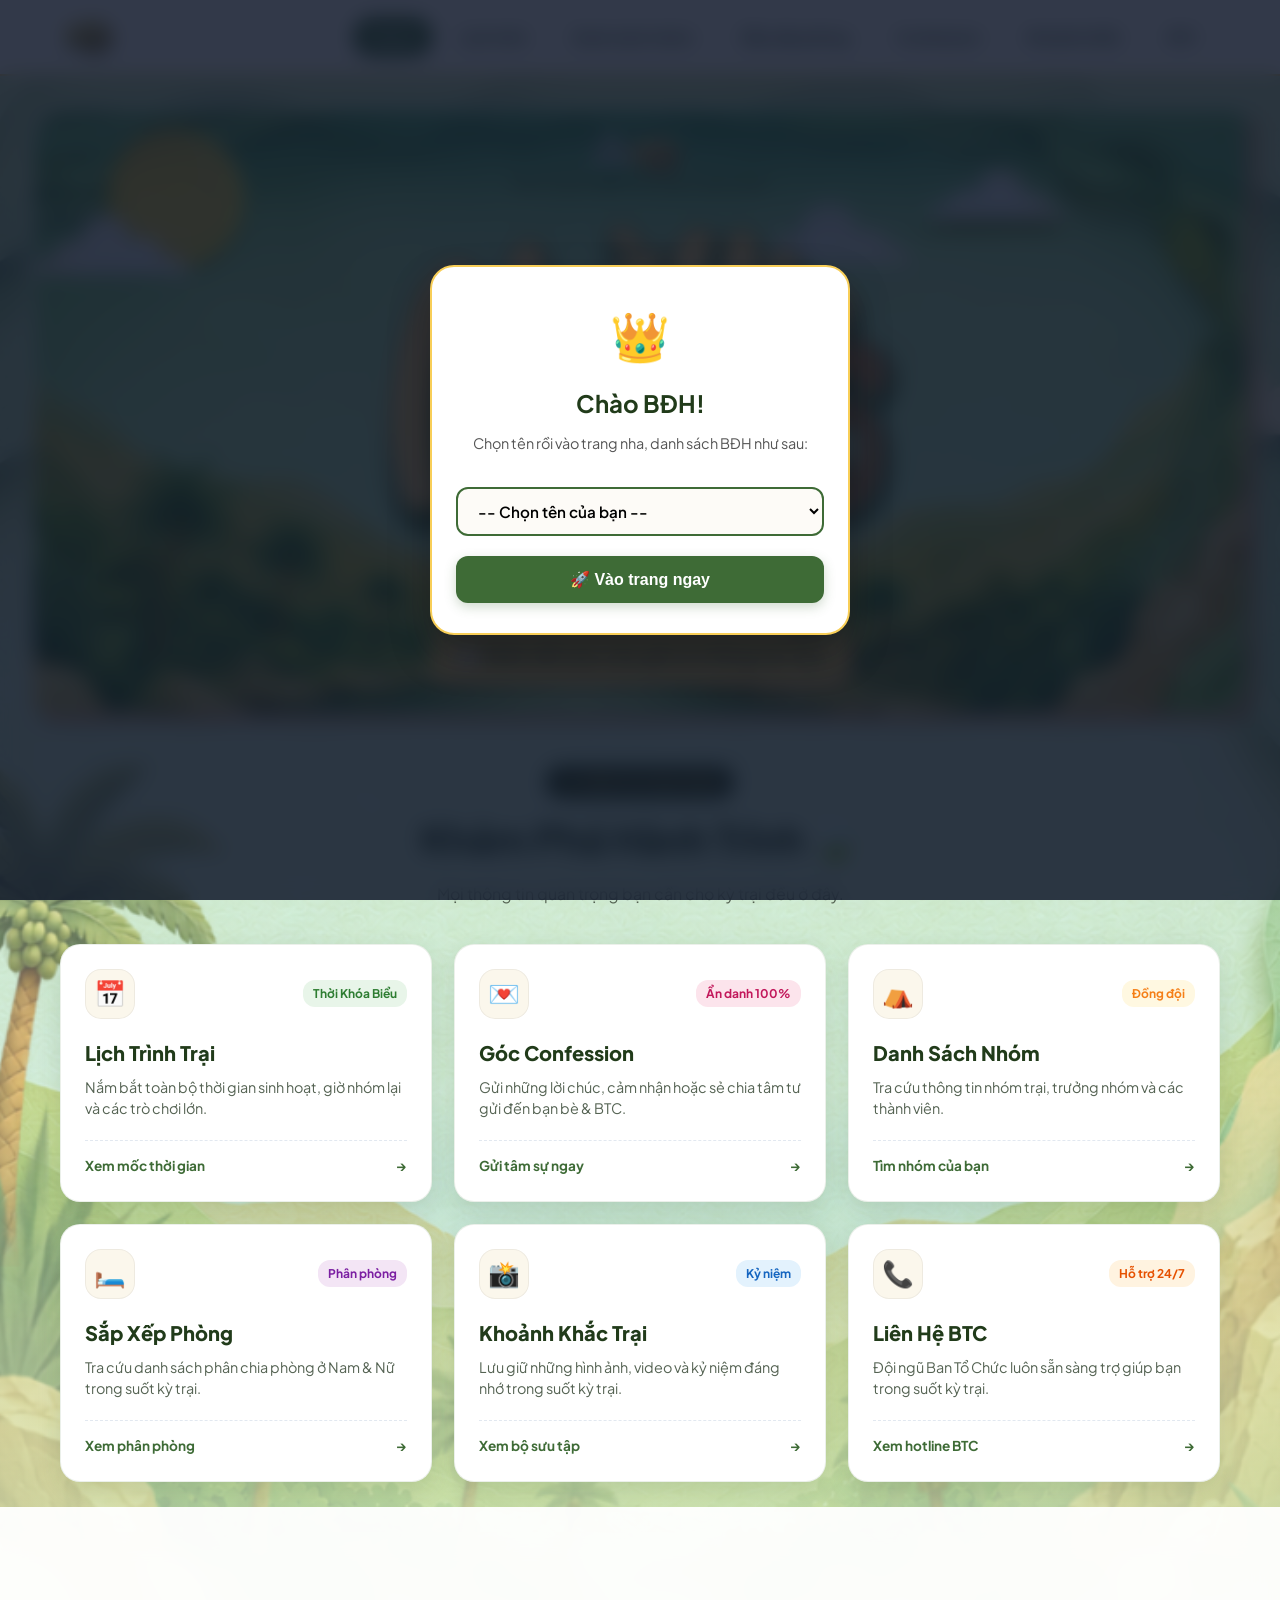
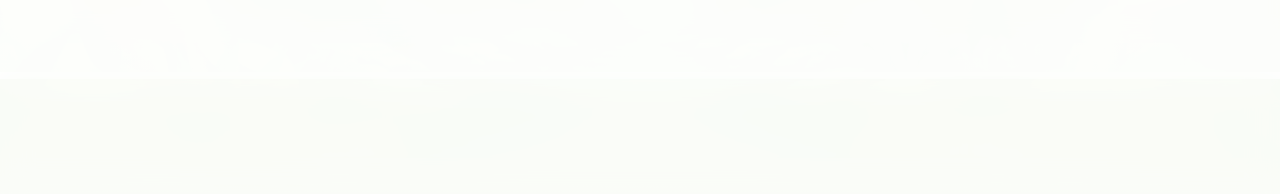
==== index.html @ 5bb94e2e "Add files via upload" ====
<!DOCTYPE html>
<html lang="vi">

<head>
    <meta charset="UTF-8">
    <meta name="viewport" content="width=device-width, initial-scale=1.0">
    <title>NGỜ YÊN NGHIÊNG</title>

    <link rel="stylesheet" href="style.css">
    <link rel="icon" href="images/icon.png">
    <link rel="apple-touch-icon" href="images/icon.png">
    <link rel="manifest" href="manifest.json">

    <meta name="theme-color" content="#4c7840">
    <meta name="apple-mobile-web-app-capable" content="yes">
    <meta name="apple-mobile-web-app-status-bar-style" content="black-translucent">
    <meta name="apple-mobile-web-app-title" content="BTN LX">
</head>

<body>
    <!-- Intro Screen cho PWA / Mobile -->
    <div class="intro-screen">
        <div class="intro-content">
            <span class="intro-emoji">🔥⛺🎉</span>
            <h2>CHÀO MỪNG TRẠI SINH!</h2>
            <p class="intro-sub">Sẵn sàng bùng nổ cùng <strong>NGỜ YÊN NGHIÊNG</strong> chưa?</p>
        </div>
    </div>

    <!-- Navigation Bar -->
    <header>
        <!-- Live Announcement Bar (Thông báo timeline theo thời gian thực) -->
        <div class="announcement-bar" id="announcementBar" style="display: none;">
            <div class="announcement-content">
                <span class="badge-live">LIVE</span>
                <div class="ticker-wrapper">
                    <span class="ticker-text" id="announcementText">Đang cập nhật lịch trình...</span>
                </div>
            </div>
        </div>

        <nav>
            <div class="logo">
                <a href="index.html">
                    <img src="images/logo.png" alt="NGỜ YÊN NGHIÊNG">
                </a>
            </div>

            <button class="menu-toggle" aria-label="Toggle Navigation">☰</button>
            <div class="menu">
                <a href="index.html" class="active">Home</a>
                <a href="pages/schedule.html">Lịch trình</a>
                <a href="pages/groups.html">Danh sách nhóm</a>
                <a href="pages/room.html">Sắp xếp phòng</a>
                <a href="pages/confession.html">Confession</a>
                <a href="pages/gallery.html">Khoảnh khắc</a>
                <a href="pages/btc.html">BTC</a>
            </div>
        </nav>
    </header>

    <!-- Hero Section -->
    <section class="hero" id="hero">
        <div class="hero-hint">📖 Nhấn để xem câu gốc & thông tin Trại</div>

        <div class="hero-overlay">
            <div class="bible-quote">
                <h2>📖 Thi Thiên 62:1–2</h2>
                <div class="quote-body">
                    <p>"Linh hồn tôi nghỉ an nơi một mình Đức Chúa Trời;
                        Sự cứu rỗi tôi từ Ngài mà đến.
                        Một mình Ngài là hòn đá tôi, sự cứu rỗi tôi,
                        Và là nơi ẩn náu cao của tôi;
                        Tôi sẽ chẳng bị rúng động nhiều."</p>
                </div>
            </div>

            <div class="hero-meta">
                <p class="meta-item">📅 <strong>30.08.2026 – 02.09.2026</strong></p>
                <p class="meta-item">📍 <strong>HTTL Buôn Ma Thuột</strong></p>
            </div>

            <small class="close-hint">Nhấn lần nữa để đóng</small>
        </div>
    </section>

    <!-- Features Section -->
    <section class="features">
        <div class="section-header">
            <span class="section-badge">✨ TIỆN ÍCH TRẠI SINH</span>
            <h2>Khám Phá Hành Trình 🍃</h2>
            <p class="section-description">Mọi thông tin quan trọng bạn cần cho kỳ trại đều ở đây.</p>
        </div>

        <div class="card-container">
            <!-- Card 1: Lịch trình -->
            <a href="pages/schedule.html" class="card card-schedule">
                <div class="card-top">
                    <div class="icon-wrapper">📅</div>
                    <span class="card-tag tag-green">Thời Khóa Biểu</span>
                </div>
                <h3>Lịch Trình Trại</h3>
                <p>Nắm bắt toàn bộ thời gian sinh hoạt, giờ nhóm lại và các trò chơi lớn.</p>
                <div class="card-footer">
                    <span>Xem mốc thời gian</span>
                    <span class="arrow">→</span>
                </div>
            </a>

            <!-- Card 2: Confession -->
            <a href="pages/confession.html" class="card card-cfs">
                <div class="card-top">
                    <div class="icon-wrapper">💌</div>
                    <span class="card-tag tag-pink">Ẩn danh 100%</span>
                </div>
                <h3>Góc Confession</h3>
                <p>Gửi những lời chúc, cảm nhận hoặc sẻ chia tâm tư gửi đến bạn bè & BTC.</p>
                <div class="card-footer">
                    <span>Gửi tâm sự ngay</span>
                    <span class="arrow">→</span>
                </div>
            </a>

            <!-- Card 3: Groups -->
            <a href="pages/groups.html" class="card card-groups">
                <div class="card-top">
                    <div class="icon-wrapper">⛺</div>
                    <span class="card-tag tag-yellow">Đồng đội</span>
                </div>
                <h3>Danh Sách Nhóm</h3>
                <p>Tra cứu thông tin nhóm trại, trưởng nhóm và các thành viên.</p>
                <div class="card-footer">
                    <span>Tìm nhóm của bạn</span>
                    <span class="arrow">→</span>
                </div>
            </a>

            <!-- Card 4: Sắp xếp phòng -->
            <a href="pages/room.html" class="card card-room">
                <div class="card-top">
                    <div class="icon-wrapper">🛏️</div>
                    <span class="card-tag tag-purple">Phân phòng</span>
                </div>
                <h3>Sắp Xếp Phòng</h3>
                <p>Tra cứu danh sách phân chia phòng ở Nam & Nữ trong suốt kỳ trại.</p>
                <div class="card-footer">
                    <span>Xem phân phòng</span>
                    <span class="arrow">→</span>
                </div>
            </a>

            <!-- Card 5: Khoảnh khắc -->
            <a href="pages/gallery.html" class="card card-gallery">
                <div class="card-top">
                    <div class="icon-wrapper">📸</div>
                    <span class="card-tag tag-blue">Kỷ niệm</span>
                </div>
                <h3>Khoảnh Khắc Trại</h3>
                <p>Lưu giữ những hình ảnh, video và kỷ niệm đáng nhớ trong suốt kỳ trại.</p>
                <div class="card-footer">
                    <span>Xem bộ sưu tập</span>
                    <span class="arrow">→</span>
                </div>
            </a>

            <!-- Card 6: BTC -->
            <a href="pages/btc.html" class="card card-btc">
                <div class="card-top">
                    <div class="icon-wrapper">📞</div>
                    <span class="card-tag tag-orange">Hỗ trợ 24/7</span>
                </div>
                <h3>Liên Hệ BTC</h3>
                <p>Đội ngũ Ban Tổ Chức luôn sẵn sàng trợ giúp bạn trong suốt kỳ trại.</p>
                <div class="card-footer">
                    <span>Xem hotline BTC</span>
                    <span class="arrow">→</span>
                </div>
            </a>
        </div>
    </section>

    <!-- Countdown Section -->
    <div class="sticky-countdown mode-normal" id="stickyCountdown">
        <div class="btc-badge">
            <span class="badge-icon">⚡</span>
            <span id="btcStatusText">BTC ĐANG RÁO RIẾT CHUẨN BỊ!</span>
        </div>

        <div class="countdown-live" id="countdownLive">
            <div class="mini-timer">
                <div class="timer-card">
                    <span id="days">00</span>
                    <small>ngày</small>
                </div>
                <span class="timer-sep">:</span>
                <div class="timer-card">
                    <span id="hours">00</span>
                    <small>giờ</small>
                </div>
                <span class="timer-sep">:</span>
                <div class="timer-card">
                    <span id="minutes">00</span>
                    <small>phút</small>
                </div>
                <span class="timer-sep">:</span>
                <div class="timer-card highlight-sec">
                    <span id="seconds">00</span>
                    <small>giây</small>
                </div>
            </div>

            <!-- Thanh tiến độ đếm ngược -->
            <div class="progress-container">
                <div class="progress-bar" id="progressBar"></div>
            </div>
            <div class="progress-info">
                <span>Tiến độ hành trình Trại:</span>
                <strong id="progressPercent">0%</strong>
            </div>
        </div>

        <div class="welcome-message" id="welcomeMessage" style="display: none;">
            🎉 CHÀO MỪNG BẠN TỚI TRẠI <strong>NGỜ YÊN NGHIÊNG</strong>! 🔥
        </div>
    </div>

    <footer>
        <p>Designed & Developed by Diệp Đoan Trinh</p>
    </footer>

    <!-- Popup Chọn Tên Dành Cho BĐH -->
    <div id="userModal" class="user-modal-overlay">
        <div class="user-modal-box glass">
            <div class="user-icon">👑</div>
            <h2>Chào BĐH!</h2>
            <p>Chọn tên rồi vào trang nha, danh sách BĐH như sau:</p>

            <select id="userSelect" class="user-select-input">
                <option value="">-- Chọn tên của bạn --</option>
                <option value="Huỳnh Nhật Tín">Huỳnh Nhật Tín</option>
                <option value="Nguyễn Ngọc Tường Vy">Nguyễn Ngọc Tường Vy</option>
                <option value="Võ Nguyễn Minh Trung">Võ Nguyễn Minh Trung</option>
                <option value="Dương Thị Luyến">Dương Thị Luyến</option>
                <option value="Diệp Đoan Trinh">Diệp Đoan Trinh</option>
                <option value="Chống Hoàng Mỹ Hằng">Chống Hoàng Mỹ Hằng</option>
                <option value="Nguyễn Trần Phú Bình">Nguyễn Trần Phú Bình</option>
                <option value="Kră Jăn Na Tha Na Êl">Kră Jăn Na Tha Na Êl</option>
                <option value="Nguyễn Hoàng Giáng Ân">Nguyễn Hoàng Giáng Ân</option>
                <option value="Đào Linh An">Đào Linh An</option>
                <option value="Võ Quỳnh Hương">Võ Quỳnh Hương</option>
                <option value="Hoàng Văn Long">Hoàng Văn Long</option>
            </select>

            <button type="button" class="save-user-btn" onclick="saveUserIdentity()">🚀 Vào trang ngay</button>
        </div>
    </div>

    <script>
        // ----------------------------------------------------
        // 1. CẤU HÌNH THỜI GIAN & ĐẾM NGƯỢC
        // ----------------------------------------------------
        const startDate = new Date("June 01, 2026 00:00:00").getTime();
        const targetDate = new Date("August 30, 2026 11:00:00").getTime();

        const btcQuotes = [
            "⚡ BTC ĐANG RÁO RIẾT CHUẨN BỊ!",
            "🔥 TRẠI SINH ĐÃ SẴN SÀNG CHƯA?",
            "⏳ THỜI GIAN KHÔNG CHỜ MỘT AI!",
            "🛠️ KIỂM TRA ĐẠO CỤ & KỊCH BẢN CHƯA BTC ÔI?",
            "💥 BÙNG NỔ TẬN CÙNG CÙNG NGỜ YÊN NGHIÊNG!"
        ];

        let currentQuoteIndex = 0;
        setInterval(() => {
            currentQuoteIndex = (currentQuoteIndex + 1) % btcQuotes.length;
            const badgeEl = document.getElementById("btcStatusText");
            if (badgeEl) badgeEl.textContent = btcQuotes[currentQuoteIndex];
        }, 4000);

        function updateCountdown() {
            const now = new Date().getTime();
            const distance = targetDate - now;

            const stickyBlock = document.getElementById("stickyCountdown");
            const liveBlock = document.getElementById("countdownLive");
            const welcomeBlock = document.getElementById("welcomeMessage");
            const labelEl = document.getElementById("countdownLabel");

            if (distance <= 0) {
                if (liveBlock) liveBlock.style.display = "none";
                if (welcomeBlock) welcomeBlock.style.display = "block";
                return;
            }

            const days = Math.floor(distance / (1000 * 60 * 60 * 24));
            const hours = Math.floor((distance % (1000 * 60 * 60 * 24)) / (1000 * 60 * 60));
            const minutes = Math.floor((distance % (1000 * 60 * 60)) / (1000 * 60));
            const seconds = Math.floor((distance % (1000 * 60)) / 1000);

            const daysEl = document.getElementById("days");
            const hoursEl = document.getElementById("hours");
            const minsEl = document.getElementById("minutes");
            const secsEl = document.getElementById("seconds");

            if (daysEl) daysEl.textContent = String(days).padStart(2, '0');
            if (hoursEl) hoursEl.textContent = String(hours).padStart(2, '0');
            if (minsEl) minsEl.textContent = String(minutes).padStart(2, '0');
            if (secsEl) secsEl.textContent = String(seconds).padStart(2, '0');

            const totalDuration = targetDate - startDate;
            const elapsed = now - startDate;
            let percentage = Math.floor((elapsed / totalDuration) * 100);
            percentage = Math.max(0, Math.min(100, percentage));

            const progressBar = document.getElementById("progressBar");
            const progressPercent = document.getElementById("progressPercent");

            if (progressBar) progressBar.style.width = percentage + "%";
            if (progressPercent) progressPercent.textContent = percentage + "%";

            if (stickyBlock) {
                if (days < 1) {
                    stickyBlock.className = "sticky-countdown mode-urgent";
                    if (labelEl) labelEl.innerHTML = "🚨 <strong>CHỈ CÒN TÍNH BẰNG GIỜ! SẴN SÀNG BÙNG NỔ:</strong>";
                } else if (days <= 7) {
                    stickyBlock.className = "sticky-countdown mode-excited";
                    if (labelEl) labelEl.innerHTML = "🔥 <strong>SẮP ĐẾN GIỜ G RỒI! CHỈ CÒN:</strong>";
                } else {
                    stickyBlock.className = "sticky-countdown mode-normal";
                    if (labelEl) labelEl.innerHTML = "⏳ Đếm ngược ngày khởi hành:";
                }
            }
        }

        updateCountdown();
        setInterval(updateCountdown, 1000);

        // ----------------------------------------------------
        // 2. MENU MOBILE & ĐÔI GIAO DIỆN
        // ----------------------------------------------------
        const toggle = document.querySelector(".menu-toggle");
        const menu = document.querySelector(".menu");

        if (toggle && menu) {
            toggle.addEventListener("click", () => {
                menu.classList.toggle("show");
                toggle.textContent = menu.classList.contains("show") ? "✕" : "☰";
            });

            document.querySelectorAll(".menu a").forEach(link => {
                link.addEventListener("click", () => {
                    menu.classList.remove("show");
                    toggle.textContent = "☰";
                });
            });

            document.addEventListener("click", (e) => {
                if (!menu.contains(e.target) && !toggle.contains(e.target)) {
                    menu.classList.remove("show");
                    toggle.textContent = "☰";
                }
            });

            window.addEventListener("resize", () => {
                if (window.innerWidth > 1000) {
                    menu.classList.remove("show");
                    toggle.textContent = "☰";
                }
            });
        }

        const hero = document.getElementById("hero");
        if (hero) {
            hero.addEventListener("click", () => {
                hero.classList.toggle("show");
            });
        }

        // ----------------------------------------------------
        // 3. LỊCH TRÌNH REALTIME & SERVICE WORKER
        // ----------------------------------------------------
        const campSchedule = [
            {
                start: "2026-08-30T07:00:00",
                end: "2026-08-30T11:00:00",
                title: "🚌 Tập trung tại Hội thánh & Di chuyển đến Buôn Ma Thuột"
            },
            {
                start: "2026-08-30T11:00:00",
                end: "2026-08-30T13:30:00",
                title: "🍱 Đến nơi - Nhận phòng & Dùng cơm trưa"
            },
            {
                start: "2026-08-30T13:30:00",
                end: "2026-08-30T17:00:00",
                title: "🔥 Lễ Khai Mạc Trại NGỜ YÊN NGHIÊNG & Sinh hoạt nhóm"
            },
            {
                start: "2026-08-30T18:00:00",
                end: "2026-08-30T19:30:00",
                title: "🍽️ Dùng cơm tối"
            },
            {
                start: "2026-08-30T19:30:00",
                end: "2026-08-30T21:30:00",
                title: "✨ Chương trình Nhóm Lại Bồi Linh Bồi Linh Dục Anh 1"
            }
        ];

        function updateTimelineNotification() {
            const now = new Date();
            const bar = document.getElementById("announcementBar");
            const textEl = document.getElementById("announcementText");

            if (!bar || !textEl) return;

            const currentEvent = campSchedule.find(event => {
                const start = new Date(event.start);
                const end = new Date(event.end);
                return now >= start && now <= end;
            });

            const upcomingEvent = campSchedule.find(event => {
                const start = new Date(event.start);
                const diffMinutes = (start - now) / (1000 * 60);
                return diffMinutes > 0 && diffMinutes <= 30;
            });

            if (currentEvent) {
                bar.style.display = "block";
                textEl.innerHTML = `🟢 <strong>ĐANG DIỄN RA:</strong> ${currentEvent.title}`;
            } else if (upcomingEvent) {
                bar.style.display = "block";
                textEl.innerHTML = `⏰ <strong>SẮP DIỄN RA (Trong 30 phút tới):</strong> ${upcomingEvent.title}`;
            } else {
                bar.style.display = "none";
            }
        }

        updateTimelineNotification();
        setInterval(updateTimelineNotification, 10000);

        if ('serviceWorker' in navigator) {
            window.addEventListener('load', () => {
                navigator.serviceWorker.register('/sw.js')
                    .then(reg => console.log('SW đã đăng ký thành công!'))
                    .catch(err => console.log('Lỗi đăng ký SW:', err));
            });
        }

        // ----------------------------------------------------
        // 4. BĐH IDENTIFICATION & GOOGLE SHEETS LOGGING
        // ----------------------------------------------------
        const SCRIPT_URL = "https://script.google.com/macros/s/AKfycbyZhROAQusdPvR5H31bsjBCowS69aYzUJDAIc1SxIpi5oG4ZMhyRe4D6yJvdShA6ddEMQ/exec";

        const campGroupData = {
            "Nhóm 1": ["Nguyễn Đào Xuân Bách (Trưởng nhóm)", "Diệp Đoan Trinh"],
            "Nhóm 2": ["Nguyễn Thị Tường Vy (Trưởng nhóm)", "Huỳnh Nhật Tín"],
        };

        document.addEventListener("DOMContentLoaded", () => {
            checkUserIdentity();
        });

        function checkUserIdentity() {
            const savedUser = localStorage.getItem("camp_user_name");

            if (!savedUser) {
                const modal = document.getElementById("userModal");
                if (modal) modal.style.display = "flex";
            } else {
                logUserVisit(savedUser);
            }
        }

        function saveUserIdentity() {
            const userSelect = document.getElementById("userSelect");

            if (!userSelect || !userSelect.value) {
                alert("Vui lòng chọn đúng tên của bạn trong danh sách BĐH!");
                return;
            }

            const selectedName = userSelect.value;

            localStorage.setItem("camp_user_name", selectedName);

            const modal = document.getElementById("userModal");
            if (modal) modal.style.display = "none";

            logUserVisit(selectedName);
        }

        function logUserVisit(userName) {
            fetch(SCRIPT_URL, {
                method: "POST",
                mode: "no-cors",
                headers: { "Content-Type": "text/plain" },
                body: JSON.stringify({
                    action: "log_visit",
                    userName: userName,
                    device: navigator.userAgent.includes("Mobile") ? "Điện thoại" : "Máy tính"
                })
            })
                .then(() => console.log("Ghi nhận truy cập thành công!"))
                .catch(err => console.log("Lỗi ghi nhận truy cập:", err));
        }
    </script>
</body>

</html>
---- style.css ----
/* ==========================================================================
   1. IMPORTS, VARS & BASE RESET (CONCEPT POSTER NGỜ YÊN NGHIÊNG)
   ========================================================================== */
   @import url('https://fonts.googleapis.com/css2?family=Plus+Jakarta+Sans:wght@400;500;600;700;800&display=swap');

   :root {
       --color-green-main: #3e6b36;
       --color-green-dark: #213b1a;
       --color-yellow-main: #f8ce57;
       --color-brown-main: #a86233;
       --color-cyan-stream: #2ba08a;
       --color-cream-soft: #fbf7ec;
       --color-bg-paper: #f4f6ee;
       --color-text-main: #232d21;
       --color-blue-fb: #2d6cdf;
   
       --shadow-paper: 0 8px 24px rgba(33, 59, 26, 0.12);
       --shadow-hover: 0 16px 36px rgba(33, 59, 26, 0.2);
       --transition-fast: all 0.25s ease;
       --transition-smooth: all 0.35s cubic-bezier(0.25, 1, 0.5, 1);
   }
   
   * {
       margin: 0;
       padding: 0;
       box-sizing: border-box;
   }
   
   html {
       scroll-behavior: smooth;
   }
   
   body {
       color: var(--color-text-main);
       background: linear-gradient(rgba(244, 246, 238, 0.35), rgba(244, 246, 238, 0.35)),
           url(images/background.png) center/cover scroll;
       min-height: 100vh;
       font-family: 'Plus Jakarta Sans', -apple-system, sans-serif;
       line-height: 1.6;
   }
   
   ::selection {
       background: var(--color-green-main);
       color: var(--color-yellow-main);
   }
   
   section {
       margin-bottom: 30px;
   }
   
   .container {
       max-width: 1200px;
       margin: 0 auto;
       padding: 20px;
   }
   
   /* ==========================================================================
      2. TYPOGRAPHY & SHARED UTILITIES
      ========================================================================== */
   h1,
   h2,
   h3,
   label {
       color: var(--color-green-dark);
   }
   
   h1 {
       text-align: center;
       font-size: clamp(32px, 5vw, 48px);
       font-weight: 800;
   }
   
   h2 {
       font-weight: 700;
   }
   
   p {
       line-height: 1.8;
   }
   
   .text-center {
       text-align: center;
   }
   
   .section-description,
   .sub-text,
   .gallery-subtitle {
       color: #556353;
   }
   
   .section-description {
       margin: 10px 0 30px;
   }
   
   .sub-text {
       font-size: 0.9rem;
       opacity: 0.85;
       margin-top: 5px;
   }
   
   .flex-center {
       display: flex;
       align-items: center;
       justify-content: center;
   }
   
   .page-title,
   .group-card,
   .member-card,
   .countdown,
   .confession-form {
       background: rgba(255, 255, 255, 0.92);
       backdrop-filter: blur(12px);
       -webkit-backdrop-filter: blur(12px);
       border-radius: 24px;
       box-shadow: var(--shadow-paper);
       border: 1px solid rgba(248, 206, 87, 0.3);
   }
   
   .glass {
       background: rgba(255, 255, 255, 0.92);
       backdrop-filter: blur(12px);
       -webkit-backdrop-filter: blur(12px);
       border: 1px solid rgba(255, 255, 255, 0.6);
       border-radius: 20px;
       box-shadow: var(--shadow-paper);
   }
   
   /* ==========================================================================
      3. BUTTONS & INPUTS
      ========================================================================== */
   button,
   .call-btn,
   .facebook-btn,
   .upload-btn {
       display: inline-flex;
       justify-content: center;
       align-items: center;
       padding: 12px 26px;
       border-radius: 14px;
       font-weight: 700;
       cursor: pointer;
       border: none;
       transition: var(--transition-fast);
       text-decoration: none !important;
   }
   
   button,
   .call-btn {
       background: var(--color-green-main);
       color: #ffffff !important;
       box-shadow: 0 4px 12px rgba(62, 107, 54, 0.25);
   }
   
   button:hover,
   .call-btn:hover {
       background: var(--color-green-dark);
       transform: translateY(-2px);
       box-shadow: var(--shadow-hover);
   }
   
   .facebook-btn {
       background: var(--color-blue-fb);
       color: #fff !important;
   }
   
   .facebook-btn:hover {
       background: #185cbc;
       transform: translateY(-2px);
   }
   
   input,
   textarea,
   select {
       width: 100%;
       padding: 14px 18px;
       margin: 10px 0 20px;
       border: 2px solid #dce4d9;
       border-radius: 14px;
       font: inherit;
       font-size: 15px;
       transition: var(--transition-fast);
       background: rgba(255, 255, 255, 0.95);
   }
   
   input:focus,
   textarea:focus,
   select:focus {
       outline: none;
       border-color: var(--color-green-main);
       box-shadow: 0 0 0 4px rgba(62, 107, 54, 0.15);
   }
   
   textarea {
       resize: vertical;
       min-height: 180px;
   }
   
   .form-group {
       margin-bottom: 20px;
       transition: opacity 0.3s ease;
   }
   
   .form-group label {
       display: block;
       font-weight: 600;
       margin-bottom: 8px;
       color: var(--color-green-dark);
       font-size: 0.95rem;
   }
   
   .label-row {
       display: flex;
       justify-content: space-between;
       align-items: center;
   }
   
   .char-count {
       font-size: 0.8rem;
       color: #778873;
   }
   
   /* ==========================================================================
      4. HEADER & NAV
      ========================================================================== */
   header {
       position: sticky;
       top: 0;
       z-index: 100;
       background: #ffffff;
       backdrop-filter: blur(16px);
       -webkit-backdrop-filter: blur(16px);
       border-bottom: 2px solid var(--color-yellow-main);
   }
   
   nav {
       display: flex;
       justify-content: space-between;
       align-items: center;
       max-width: 1200px;
       margin: auto;
       padding: 12px 24px;
   }
   
   .logo {
       flex-shrink: 0;
   }
   
   .logo img {
       height: 50px;
       width: auto;
       max-width: 100%;
       display: block;
       transition: transform 0.35s ease;
   }
   
   .logo img:hover {
       transform: rotate(-3deg) scale(1.06);
   }
   
   .menu {
       display: flex;
       align-items: center;
       justify-content: flex-end;
       gap: 10px;
       flex: 1;
   }
   
   .menu a {
       color: var(--color-green-dark);
       text-decoration: none;
       transition: var(--transition-fast);
       font-weight: 700;
       font-size: 15px;
       padding: 8px 18px;
       border-radius: 999px;
   }
   
   .menu a:hover {
       background: rgba(248, 206, 87, 0.25);
       color: var(--color-brown-main);
   }
   
   .menu a.active {
       background: var(--color-green-main);
       color: #ffffff;
   }
   
   .menu-toggle {
       display: none;
       background: transparent !important;
       border: none !important;
       font-size: 30px;
       color: var(--color-green-main) !important;
       cursor: pointer;
       line-height: 1;
       padding: 4px 8px !important;
       box-shadow: none !important;
   }
   
   /* ==========================================================================
      5. HERO & BIBLE QUOTE
      ========================================================================== */
   .hero {
       position: relative;
       margin: 30px;
       border-radius: 36px 16px;
       overflow: hidden;
       aspect-ratio: 1774/887;
       cursor: pointer;
       background: url(images/banner.png) center/cover no-repeat;
       box-shadow: 6px 6px 0px var(--color-brown-main);
       transition: var(--transition-smooth);
       border: 3px solid #ffffff;
   }
   
   .hero:hover {
       transform: translateY(-3px);
       box-shadow: 8px 12px 25px rgba(33, 59, 26, 0.25);
   }
   
   .hero-hint {
       position: absolute;
       left: 50%;
       bottom: 30px;
       transform: translateX(-50%);
       padding: 12px 26px;
       background: var(--color-yellow-main);
       border-radius: 12px 12px 24px 12px;
       color: var(--color-green-dark);
       font-weight: 800;
       font-size: clamp(14px, 1.8vw, 18px);
       letter-spacing: 0.5px;
       box-shadow: 4px 4px 0px var(--color-brown-main);
       transition: 0.4s ease;
       z-index: 5;
       white-space: nowrap;
       animation: pulseHint 2.2s infinite;
   }
   
   .hero.show .hero-hint {
       opacity: 0;
       transform: translateX(-50%) translateY(20px);
       pointer-events: none;
   }
   
   @keyframes pulseHint {
       0%, 100% {
           transform: translateX(-50%) scale(1);
           box-shadow: 4px 4px 0px var(--color-brown-main);
       }
       50% {
           transform: translateX(-50%) scale(1.04);
           box-shadow: 6px 6px 0px rgba(168, 98, 51, 0.6);
       }
   }
   
   .hero-overlay {
       position: absolute;
       inset: 0;
       display: flex;
       flex-direction: column;
       justify-content: center;
       align-items: center;
       text-align: center;
       padding: clamp(20px, 4vw, 50px);
       background: rgba(244, 246, 238, 0.95);
       backdrop-filter: blur(12px);
       -webkit-backdrop-filter: blur(12px);
       opacity: 0;
       visibility: hidden;
       transform: translateY(15px);
       transition: opacity 0.4s cubic-bezier(0.16, 1, 0.3, 1),
           visibility 0.4s cubic-bezier(0.16, 1, 0.3, 1),
           transform 0.4s cubic-bezier(0.16, 1, 0.3, 1);
       z-index: 10;
       overflow-y: auto;
   }
   
   .hero.show .hero-overlay {
       opacity: 1;
       visibility: visible;
       transform: translateY(0);
   }
   
   .hero-overlay > .bible-quote {
       margin-top: auto;
       margin-bottom: 20px;
   }
   
   .hero-overlay > .close-hint {
       margin-bottom: auto;
   }
   
   .hero-overlay .bible-quote,
   .hero-overlay .hero-meta,
   .hero-overlay .close-hint {
       opacity: 0;
       transform: translateY(20px);
       transition: opacity 0.5s cubic-bezier(0.16, 1, 0.3, 1),
           transform 0.5s cubic-bezier(0.16, 1, 0.3, 1);
   }
   
   .hero.show .hero-overlay .bible-quote {
       opacity: 1;
       transform: translateY(0);
       transition-delay: 0.1s;
   }
   
   .hero.show .hero-overlay .hero-meta {
       opacity: 1;
       transform: translateY(0);
       transition-delay: 0.2s;
   }
   
   .hero.show .hero-overlay .close-hint {
       opacity: 1;
       transform: translateY(0);
       transition-delay: 0.3s;
   }
   
   .bible-quote {
       text-align: center;
       padding: 1.5rem 1rem;
       position: relative;
       width: 100%;
       max-width: 680px;
       background: #ffffff;
       border-radius: 24px;
       border: 2px solid var(--color-yellow-main);
       box-shadow: 0 10px 25px rgba(168, 98, 51, 0.12);
   }
   
   .bible-quote h2 {
       font-size: clamp(1.1rem, 3vw, 1.4rem);
       margin-bottom: 1rem;
       color: var(--color-green-dark);
       font-weight: 800;
   }
   
   .bible-quote-text {
       text-align: center;
       line-height: 1.6;
       font-size: clamp(0.9rem, 2.5vw, 1.1rem);
       word-break: keep-all;
       padding: 0 0.5rem;
   }
   
   .bible-quote::before {
       content: "❝";
       position: absolute;
       top: -22px;
       left: 25px;
       font-size: 65px;
       line-height: 1;
       color: var(--color-brown-main);
       font-family: Georgia, serif;
       pointer-events: none;
   }
   
   .quote-body p {
       font-size: 1rem;
       line-height: 1.6;
       margin: 0;
       color: var(--color-text-main);
   }
   
   .hero-meta {
       display: flex;
       gap: 20px;
       padding: 12px 28px;
       background: var(--color-green-main);
       border-radius: 999px;
       box-shadow: 0 6px 18px rgba(62, 107, 54, 0.25);
   }
   
   .meta-item {
       margin: 0 !important;
       font-size: clamp(14px, 1.5vw, 16px) !important;
       color: var(--color-yellow-main) !important;
       font-weight: 700;
   }
   
   .close-hint {
       padding: 6px 16px;
       background: rgba(168, 98, 51, 0.12);
       border-radius: 20px;
       color: var(--color-brown-main);
       font-size: 13px;
       font-style: italic;
       font-weight: 600;
       margin-top: 15px;
       cursor: pointer;
       transition: background 0.2s ease;
   }
   
   .close-hint:hover {
       background: rgba(168, 98, 51, 0.25);
   }
   
   /* ==========================================================================
      6. CARDS & FEATURES
      ========================================================================== */
   .card-container {
       display: grid;
       grid-template-columns: repeat(3, 1fr);
       gap: 22px;
       margin-top: 25px;
   }
   
   .members,
   .groups,
   .schedule,
   .page-title,
   .countdown {
       margin: 30px 15px;
   }
   
   .page-title {
       padding: 40px;
       text-align: center;
   }
   
   .page-title-badge {
       display: inline-flex;
       align-items: center;
       gap: 6px;
       padding: 6px 16px;
       background: linear-gradient(135deg, rgba(62, 107, 54, 0.15), rgba(248, 206, 87, 0.25));
       color: var(--color-green-dark, #213b1a);
       font-size: 0.82rem;
       font-weight: 800;
       letter-spacing: 1px;
       text-transform: uppercase;
       border-radius: 20px;
       border: 1px solid rgba(62, 107, 54, 0.25);
       box-shadow: 0 2px 8px rgba(33, 59, 26, 0.08);
       margin-bottom: 12px;
   }
   
   .card,
   .group-card {
       position: relative;
       background: #ffffff;
       border-radius: 20px;
       padding: 24px;
       text-decoration: none;
       color: inherit;
       border: 1.5px solid rgba(62, 107, 54, 0.1);
       box-shadow: var(--shadow-paper);
       display: flex;
       flex-direction: column;
       justify-content: space-between;
       height: 100%;
       box-sizing: border-box;
       transition: var(--transition-smooth);
       overflow: hidden;
   }
   
   .card:hover,
   .group-card:hover {
       transform: translateY(-8px);
       box-shadow: var(--shadow-hover);
       border-color: var(--color-yellow-main);
   }
   
   .card::before,
   .member-card::before {
       content: "";
       position: absolute;
       top: 0;
       left: -150%;
       width: 100%;
       height: 100%;
       background: linear-gradient(90deg, transparent 0%, rgba(248, 206, 87, 0.4) 50%, transparent 100%);
       transition: left 0.75s ease-in-out;
       pointer-events: none;
       z-index: 2;
   }
   
   .card:hover::before,
   .member-card:hover::before {
       left: 150%;
   }
   
   .card-top {
       display: flex;
       justify-content: space-between;
       align-items: center;
       margin-bottom: 18px;
   }
   
   .icon-wrapper {
       width: 50px;
       height: 50px;
       border-radius: 16px;
       background: var(--color-cream-soft);
       display: flex;
       align-items: center;
       justify-content: center;
       font-size: 1.6rem;
       box-shadow: inset 0 0 0 1px rgba(0, 0, 0, 0.05);
       transition: transform 0.3s ease;
   }
   
   .card:hover .icon-wrapper {
       transform: scale(1.1) rotate(-5deg);
   }
   
   .card-tag {
       font-size: 0.75rem;
       font-weight: 700;
       padding: 4px 10px;
       border-radius: 12px;
   }
   
   .tag-green { background: #e8f5e9; color: #2e7d32; }
   .tag-pink { background: #fce4ec; color: #c2185b; }
   .tag-yellow { background: #fff8e1; color: #f57f17; }
   .tag-orange { background: #fff3e0; color: #e65100; }
   .tag-blue { background: #e3f2fd; color: #1565c0; }
   .tag-purple { background: #f3e5f5; color: #7b1fa2; }
   
   .card h2 {
       font-size: 34px;
       line-height: 1;
       margin-bottom: 10px;
   }
   
   .card h3 {
       font-size: 1.25rem;
       font-weight: 800;
       color: var(--color-green-dark);
       margin-bottom: 8px;
   }
   
   .card p {
       font-size: 0.9rem;
       color: #556353;
       line-height: 1.5;
       margin-bottom: 20px;
       flex-grow: 1;
   }
   
   .card-footer {
       display: flex;
       align-items: center;
       justify-content: space-between;
       font-size: 0.85rem;
       font-weight: 700;
       color: var(--color-green-main);
       border-top: 1px dashed #e2e8f0;
       padding-top: 14px;
   }
   
   .card:hover .card-footer .arrow {
       transform: translateX(6px);
   }
   
   .features {
       max-width: 1200px;
       margin: 50px auto;
       padding: 0 20px;
   }
   
   .section-header {
       text-align: center;
       margin-bottom: 35px;
   }
   
   .section-badge {
       display: inline-block;
       padding: 6px 16px;
       background: var(--color-green-dark);
       color: var(--color-yellow-main);
       border-radius: 20px;
       font-size: 0.8rem;
       font-weight: 800;
       letter-spacing: 1px;
       margin-bottom: 10px;
       text-transform: uppercase;
       box-shadow: 0 4px 12px rgba(33, 59, 26, 0.2);
   }
   
   .section-header h2 {
       font-size: clamp(1.8rem, 4vw, 2.4rem);
       color: var(--color-green-dark);
       font-weight: 800;
       margin-bottom: 8px;
   }
   
   /* ==========================================================================
      7. BAN THÀNH TRẠI (BTC) & GROUPS
      ========================================================================== */
   .btc-grid {
       display: grid;
       grid-template-columns: repeat(auto-fit, minmax(280px, 1fr));
       gap: 25px;
       max-width: 1200px;
       margin: 30px auto !important;
       padding: 0 15px;
   }
   
   .member-card {
       display: flex;
       flex-direction: column;
       align-items: center;
       text-align: center;
       padding: 30px 20px 25px;
       border: 2px solid rgba(248, 206, 87, 0.5);
       position: relative;
       transition: var(--transition-smooth);
       overflow: hidden;
   }
   
   .member-card.highlight-card {
       border-color: var(--color-yellow-main);
       background: linear-gradient(180deg, #ffffff 0%, #fcf8ec 100%);
       box-shadow: 0 12px 30px rgba(168, 98, 51, 0.15);
   }
   
   .member-card:hover {
       transform: translateY(-8px);
       border-color: var(--color-green-main);
       box-shadow: var(--shadow-hover);
   }
   
   .role-badge {
       padding: 6px 16px;
       background: var(--color-green-main);
       color: var(--color-yellow-main);
       font-size: 13px;
       font-weight: 800;
       border-radius: 20px;
       margin-bottom: 15px;
       letter-spacing: 0.5px;
   }
   
   .role-badge.sub {
       background: rgba(62, 107, 54, 0.1);
       color: var(--color-green-dark);
   }
   
   .member-avatar {
       width: 80px;
       height: 80px;
       border-radius: 50%;
       background: var(--color-green-main);
       color: var(--color-yellow-main);
       font-size: 28px;
       font-weight: 800;
       margin: 0 auto 15px;
       border: 3px solid var(--color-yellow-main);
       box-shadow: 0 6px 15px rgba(0, 0, 0, 0.1);
       display: flex;
       align-items: center;
       justify-content: center;
       overflow: hidden;
   }
   
   .member-avatar img {
       width: 100%;
       height: 100%;
       object-fit: cover;
   }
   
   .member-card h3 {
       font-size: 20px;
       font-weight: 800;
       color: var(--color-green-dark);
       margin-bottom: 20px;
   }
   
   .member-buttons {
       display: flex;
       gap: 10px;
       width: 100%;
       margin-top: auto;
   }
   
   .member-buttons a {
       flex: 1;
       padding: 10px 12px !important;
       font-size: 13px !important;
       border-radius: 12px !important;
       white-space: nowrap;
   }
   
   .groups-grid {
       display: grid;
       grid-template-columns: repeat(auto-fill, minmax(320px, 1fr));
       gap: 25px;
       margin-top: 30px;
   }
   
   .card-header {
       display: flex;
       justify-content: space-between;
       align-items: center;
       margin-bottom: 16px;
   }
   
   .group-badge {
       background: var(--color-green-main);
       color: #ffffff;
       padding: 6px 14px;
       border-radius: 20px;
       font-weight: 700;
       font-size: 0.92rem;
       display: inline-flex;
       align-items: center;
       gap: 6px;
   }
   
   .group-badge.badge-green { background-color: #2d5a27 !important; color: #fff !important; }
   .group-badge.badge-red { background-color: #c62828 !important; color: #fff !important; }
   .group-badge.badge-blue { background-color: #1565c0 !important; color: #fff !important; }
   .group-badge.badge-orange { background-color: #ef6c00 !important; color: #fff !important; }
   .group-badge.badge-purple { background-color: #6a1b9a !important; color: #fff !important; }
   .group-badge.badge-yellow { background-color: #fbc02d !important; color: #222 !important; }
   
   .group-badge .dot {
       width: 8px;
       height: 8px;
       border-radius: 50%;
       background-color: currentColor;
   }
   
   .member-count {
       font-size: 0.85rem;
       color: #666;
       font-weight: 600;
   }
   
   .leader-box {
       display: flex;
       align-items: center;
       gap: 12px;
       background: linear-gradient(135deg, #fff7dc 0%, #ffedb3 100%);
       padding: 12px 16px;
       border-radius: 12px;
       margin-bottom: 20px;
   }
   
   .leader-info .role {
       font-size: 0.75rem;
       text-transform: uppercase;
       letter-spacing: 0.5px;
       color: var(--color-brown-main);
       font-weight: 700;
   }
   
   .leader-info .name {
       color: var(--color-green-dark);
       font-size: 1rem;
       font-weight: 700;
   }
   
   .members-section h4 {
       font-size: 0.85rem;
       color: #667763;
       text-transform: uppercase;
       margin-bottom: 10px;
       letter-spacing: 0.5px;
   }
   
   .members-chips {
       display: flex;
       flex-wrap: wrap;
       gap: 8px;
   }
   
   .chip {
       background: rgba(62, 107, 54, 0.08);
       padding: 6px 12px;
       border-radius: 12px;
       font-size: 0.88rem;
       color: var(--color-text-main);
   }
   
   .chip:hover {
       background: rgba(62, 107, 54, 0.15);
   }
   
   /* ==========================================================================
      8. SCHEDULE TABLE
      ========================================================================== */
   .schedule table {
       margin-bottom: 40px;
       background: #ffffff;
       width: 100%;
       border-collapse: separate;
       border-spacing: 0;
       border-radius: 20px;
       overflow: hidden;
       box-shadow: var(--shadow-paper);
   }
   
   th,
   td {
       padding: 20px 24px;
       border-bottom: 1px solid #edf2f7;
   }
   
   th {
       background: var(--color-green-main);
       color: var(--color-yellow-main);
       font-size: 18px;
       font-weight: 700;
       text-align: left;
   }
   
   td:first-child {
       width: 180px;
       font-weight: 700;
       color: var(--color-green-main);
   }
   
   tr {
       transition: var(--transition-fast);
   }
   
   tr:nth-child(even) {
       background: #fdfbf7;
   }
   
   tr:hover {
       background: rgba(248, 206, 87, 0.18);
   }
   
   tr.active-event {
       background: rgba(248, 206, 87, 0.3) !important;
       border-left: 4px solid var(--color-yellow-main);
       font-weight: bold;
       animation: pulse-row 2s infinite;
   }
   
   @keyframes pulse-row {
       0%, 100% {
           box-shadow: inset 0 0 5px rgba(248, 206, 87, 0.4);
       }
       50% {
           box-shadow: inset 0 0 15px rgba(248, 206, 87, 0.8);
       }
   }
   
   .active-badge {
       background: var(--color-yellow-main);
       color: var(--color-green-dark);
       padding: 2px 6px;
       border-radius: 4px;
       font-size: 0.75rem;
       margin-left: 6px;
       vertical-align: middle;
   }
   
   /* ==========================================================================
      9. STICKY COUNTDOWN
      ========================================================================== */
   .countdown {
       padding: 40px;
       text-align: center;
   }
   
   .sticky-countdown {
       position: relative;
       width: 100%;
       max-width: 520px;
       margin: 0 auto;
       padding: 16px 20px 14px;
       border-radius: 20px;
       background: rgba(255, 255, 255, 0.95);
       backdrop-filter: blur(12px);
       -webkit-backdrop-filter: blur(12px);
       border: 2px solid var(--color-green-main);
       box-shadow: 0 6px 20px rgba(33, 59, 26, 0.1);
       text-align: center;
       transition: all 0.3s ease;
   }
   
   .btc-badge {
       display: inline-flex;
       align-items: center;
       gap: 6px;
       background: #fef3c7;
       border: 1px solid #f59e0b;
       color: #b45309;
       font-size: 12px;
       font-weight: 800;
       padding: 4px 12px;
       border-radius: 20px;
       margin-bottom: 12px;
       letter-spacing: 0.5px;
       animation: pulse-badge 2s infinite;
   }
   
   @keyframes pulse-badge {
       0%, 100% { opacity: 1; }
       50% { opacity: 0.7; }
   }
   
   .countdown-live {
       display: flex;
       flex-direction: column;
       align-items: center;
       justify-content: center;
       width: 100%;
   }
   
   .mini-timer {
       display: flex;
       align-items: center;
       justify-content: center;
       gap: 6px;
       margin: 8px 0 10px;
   }
   
   .timer-card {
       background: #f8fafc;
       border: 1.5px solid #cbd5e1;
       border-radius: 10px;
       padding: 6px 10px;
       min-width: 52px;
       display: flex;
       flex-direction: column;
       align-items: center;
   }
   
   .timer-card span {
       font-size: 20px;
       font-weight: 800;
       line-height: 1;
       color: var(--color-green-dark);
   }
   
   .timer-card small {
       font-size: 9px;
       text-transform: uppercase;
       color: #64748b;
       font-weight: 700;
       margin-top: 3px;
   }
   
   .timer-sep {
       font-weight: 800;
       color: var(--color-green-dark);
       font-size: 16px;
   }
   
   .timer-card.highlight-sec {
       border-color: #ef4444;
       background: #fff1f2;
       animation: tickBeat 1s infinite;
   }
   
   .timer-card.highlight-sec span {
       color: #dc2626;
   }
   
   @keyframes tickBeat {
       0%, 100% { transform: scale(1); }
       50% { transform: scale(1.05); }
   }
   
   .sticky-countdown.mode-excited {
       background: linear-gradient(135deg, #fff7ed 0%, #ffedd5 100%);
       border: 2px solid #f97316;
   }
   
   .sticky-countdown.mode-urgent {
       background: linear-gradient(135deg, #fff1f2 0%, #ffe4e6 100%);
       border: 2px solid #ef4444;
       animation: hypeGlow 1.5s infinite alternate;
   }
   
   @keyframes hypeGlow {
       0% {
           box-shadow: 0 0 15px rgba(239, 68, 68, 0.3);
           transform: scale(1);
       }
       100% {
           box-shadow: 0 0 30px rgba(239, 68, 68, 0.6);
           transform: scale(1.02);
       }
   }
   
   .progress-container {
       width: 100%;
       height: 8px;
       background-color: rgba(62, 107, 54, 0.15);
       border-radius: 999px;
       overflow: hidden;
       margin-top: 10px;
   }
   
   .progress-bar {
       height: 100%;
       width: 0%;
       background: linear-gradient(90deg, var(--color-green-main), var(--color-yellow-main));
       border-radius: 999px;
       transition: width 0.4s ease;
   }
   
   .progress-info {
       display: flex;
       justify-content: space-between;
       align-items: center;
       width: 100%;
       font-size: 0.8rem;
       margin-top: 4px;
       color: var(--color-green-dark);
       font-weight: 700;
   }
   
   /* ==========================================================================
      10. GALLERY & POSTS FEED
      ========================================================================== */
   .gallery-hero-v2 {
       text-align: center;
       padding: 30px 15px 20px;
       margin-bottom: 20px;
   }
   
   .posts-grid {
       column-count: 3;
       column-gap: 20px;
       width: 100%;
   }
   
   .post-card {
       background: #ffffff;
       border-radius: 20px;
       border: 1px solid rgba(62, 107, 54, 0.12) !important;
       box-shadow: var(--shadow-paper);
       display: block;
       break-inside: avoid;
       margin-bottom: 20px;
       overflow: hidden;
       position: relative;
       animation: cardFadeIn 0.5s cubic-bezier(0.16, 1, 0.3, 1) forwards;
       transition: var(--transition-smooth);
   }
   
   .post-card:hover {
       transform: translateY(-6px);
       box-shadow: var(--shadow-hover) !important;
   }
   
   @keyframes cardFadeIn {
       from {
           opacity: 0;
           transform: translateY(20px);
       }
       to {
           opacity: 1;
           transform: translateY(0);
       }
   }
   
   .post-card-header {
       display: flex;
       align-items: center;
       gap: 12px;
       padding: 15px 18px;
   }
   
   .user-avatar-wrap {
       padding: 2px;
       background: linear-gradient(45deg, var(--color-yellow-main), var(--color-brown-main));
       border-radius: 50%;
       display: flex;
       align-items: center;
       justify-content: center;
   }
   
   .user-avatar {
       width: 40px;
       height: 40px;
       background: #ffffff;
       border-radius: 50%;
       display: flex;
       align-items: center;
       justify-content: center;
       font-size: 1.2rem;
       border: 2px solid #ffffff;
   }
   
   .user-info {
       display: flex;
       flex-direction: column;
   }
   
   .user-name {
       font-size: 0.95rem;
       color: var(--color-green-dark);
       font-weight: 700;
   }
   
   .post-time {
       font-size: 0.75rem;
       color: #888;
   }
   
   .post-media {
       position: relative;
       width: 100%;
       border-radius: 14px;
       overflow: hidden;
       background: #f7f9fa;
       cursor: zoom-in;
       user-select: none;
   }
   
   .slider-btn {
       position: absolute;
       top: 50%;
       transform: translateY(-50%);
       width: 36px;
       height: 36px;
       border-radius: 50% !important;
       background: rgba(255, 255, 255, 0.85) !important;
       backdrop-filter: blur(4px);
       color: var(--color-green-dark) !important;
       border: 1px solid rgba(0, 0, 0, 0.1) !important;
       font-size: 20px !important;
       line-height: 1;
       padding: 0 !important;
       display: flex;
       align-items: center;
       justify-content: center;
       z-index: 5;
       box-shadow: 0 4px 12px rgba(0, 0, 0, 0.2) !important;
       cursor: pointer;
       transition: all 0.2s ease !important;
   }
   
   .slider-btn:hover {
       background: #ffffff !important;
       transform: translateY(-50%) scale(1.1) !important;
   }
   
   .slider-btn.prev { left: 10px; }
   .slider-btn.next { right: 10px; }
   
   .slider-counter {
       position: absolute;
       top: 10px;
       right: 10px;
       background: rgba(0, 0, 0, 0.65);
       backdrop-filter: blur(4px);
       color: #ffffff;
       padding: 4px 12px;
       border-radius: 20px;
       font-size: 0.75rem;
       font-weight: 700;
       z-index: 5;
   }
   
   .post-image,
   .slider-image {
       width: 100%;
       height: auto;
       display: block;
       object-fit: cover;
       transition: transform 0.4s ease;
   }
   
   .post-card:hover .post-image,
   .post-card:hover .slider-image {
       transform: scale(1.02);
   }
   
   .heart-overlay {
       position: absolute;
       top: 50%;
       left: 50%;
       transform: translate(-50%, -50%) scale(0);
       font-size: 90px;
       pointer-events: none;
       z-index: 10;
       filter: drop-shadow(0 10px 20px rgba(0, 0, 0, 0.3));
       animation: heartPop 0.8s cubic-bezier(0.175, 0.885, 0.32, 1.275) forwards;
   }
   
   @keyframes heartPop {
       0% { transform: translate(-50%, -50%) scale(0) rotate(-20deg); opacity: 0; }
       50% { transform: translate(-50%, -50%) scale(1.2) rotate(0deg); opacity: 1; }
       80% { transform: translate(-50%, -50%) scale(1) rotate(10deg); opacity: 1; }
       100% { transform: translate(-50%, -50%) scale(0.8) rotate(15deg); opacity: 0; }
   }
   
   .post-card-body {
       padding: 12px 18px;
   }
   
   .post-caption {
       font-size: 0.92rem;
       color: var(--color-text-main);
       line-height: 1.5;
   }
   
   .post-card-footer {
       display: flex;
       align-items: center;
       justify-content: space-between;
       padding: 12px 18px;
       border-top: 1px solid rgba(0, 0, 0, 0.05);
   }
   
   .like-btn {
       display: inline-flex;
       align-items: center;
       gap: 6px;
       padding: 8px 16px;
       border-radius: 50px;
       background: #ffffff !important;
       border: 1.5px solid rgba(33, 59, 26, 0.2) !important;
       color: #213b1a !important;
       font-weight: 700 !important;
       font-size: 0.9rem;
       cursor: pointer;
       box-shadow: 0 2px 8px rgba(0, 0, 0, 0.06);
       transition: all 0.2s ease;
   }
   
   .action-btn {
       background: rgba(62, 107, 54, 0.08);
       border: 1px solid rgba(62, 107, 54, 0.15);
       padding: 8px 18px;
       border-radius: 99px;
       font-weight: 700;
       font-size: 0.88rem;
       color: var(--color-green-dark);
       transition: all 0.25s ease;
       gap: 8px;
       cursor: pointer;
       display: inline-flex;
       align-items: center;
   }
   
   .like-btn:hover {
       border-color: #e63946 !important;
       transform: translateY(-1px);
   }
   
   .action-btn:hover {
       background: rgba(62, 107, 54, 0.15);
       transform: translateY(-1px);
   }
   
   .like-btn.liked,
   .action-btn.liked {
       background: #ffebee !important;
       border-color: #e63946 !important;
       color: #e63946 !important;
   }
   
   .share-btn {
       display: none !important;
   }
   
   .heart-icon,
   .action-btn.liked .heart-icon {
       animation: pulse-heart 0.45s cubic-bezier(0.17, 0.89, 0.32, 1.49);
       display: inline-block;
   }
   
   @keyframes pulse-heart {
       0%, 100% { transform: scale(1); }
       50% { transform: scale(1.4); }
   }
   
   .floating-upload-btn {
       position: fixed;
       bottom: 25px;
       left: 50%;
       transform: translateX(-50%);
       z-index: 99;
       display: flex;
       align-items: center;
       gap: 8px;
       background: linear-gradient(135deg, var(--color-green-main) 0%, var(--color-green-dark) 100%);
       color: var(--color-yellow-main) !important;
       padding: 12px 26px;
       border-radius: 50px;
       text-decoration: none;
       font-weight: 800;
       font-size: 0.95rem;
       box-shadow: 0 10px 25px rgba(33, 59, 26, 0.35);
       transition: all 0.3s cubic-bezier(0.16, 1, 0.3, 1);
       white-space: nowrap;
       border: 2px solid var(--color-yellow-main);
   }
   
   .floating-upload-btn:hover {
       transform: translateX(-50%) translateY(-3px) scale(1.03);
       box-shadow: 0 15px 30px rgba(33, 59, 26, 0.45);
   }
   
   .image-modal {
       display: none;
       position: fixed;
       z-index: 9999;
       inset: 0;
       background: rgba(15, 23, 42, 0.9);
       backdrop-filter: blur(12px);
       align-items: center;
       justify-content: center;
   }
   
   .modal-content {
       max-width: 90%;
       max-height: 90vh;
       border-radius: 16px;
       object-fit: contain;
       box-shadow: 0 25px 50px -12px rgba(0, 0, 0, 0.5);
   }
   
   .close-modal {
       position: absolute;
       top: 20px;
       right: 25px;
       width: 44px;
       height: 44px;
       background: rgba(255, 255, 255, 0.1);
       color: #fff;
       font-size: 30px;
       border-radius: 50%;
       display: flex;
       align-items: center;
       justify-content: center;
       cursor: pointer;
   }
   
   /* ==========================================================================
      11. FILTERING, TAGS & SEARCH BOX
      ========================================================================== */
   .filter-tags,
   .filter-hashtags {
       display: flex;
       justify-content: center;
       gap: 10px;
       flex-wrap: wrap;
       margin: 10px 0 35px 0;
       padding: 5px 0;
   }
   
   .tag-btn {
       padding: 8px 18px;
       border-radius: 50px;
       border: 2px solid var(--color-green-main, #3e6b36);
       background: #ffffff !important;
       color: #213b1a !important;
       font-size: 0.88rem;
       font-weight: 700;
       cursor: pointer;
       box-shadow: 0 2px 8px rgba(0, 0, 0, 0.08);
       transition: all 0.2s ease;
   }
   
   .tag-btn:hover,
   .tag-btn.active {
       background: var(--color-green-main, #3e6b36) !important;
       color: #ffffff !important;
       border-color: var(--color-green-main, #3e6b36) !important;
       box-shadow: 0 4px 12px rgba(62, 107, 54, 0.25);
   }
   
   .search-box-v2 {
       display: flex;
       align-items: center;
       background: #ffffff;
       border-radius: 99px;
       padding: 6px 10px 6px 20px;
       box-shadow: var(--shadow-paper);
       border: 2px solid transparent;
       transition: var(--transition-smooth);
   }
   
   .search-box-v2:focus-within {
       border-color: var(--color-green-main);
       box-shadow: var(--shadow-hover);
   }
   
   .search-box-v2 input {
       border: none !important;
       outline: none !important;
       width: 100%;
       padding: 8px 0 !important;
       margin: 0 !important;
       font-size: 0.95rem;
       background: transparent !important;
       box-shadow: none !important;
   }
   
   /* ==========================================================================
      12. CONFESSION & ANIMATIONS
      ========================================================================== */
   .cfs-layout {
       display: grid;
       grid-template-columns: 1.2fr 0.8fr;
       gap: 30px;
       margin-top: 30px;
   }
   
   .cfs-card-preview {
       background-color: #ffffff;
       padding: 20px;
       border-radius: 16px;
       border: 2px dashed #7cb342 !important;
   }
   
   .confession-form {
       padding: 30px;
   }
   
   .intro-screen {
       position: fixed;
       inset: 0;
       background: linear-gradient(135deg, var(--color-cream-soft) 0%, #fff8e1 100%);
       backdrop-filter: blur(20px);
       z-index: 9999;
       animation: introFade 2.2s cubic-bezier(0.65, 0, 0.35, 1) forwards;
       display: flex;
       align-items: center;
       justify-content: center;
   }
   
   .intro-content {
       text-align: center;
       padding: 20px;
       animation: energeticPop 1.2s cubic-bezier(0.175, 0.885, 0.32, 1.275);
   }
   
   .intro-emoji {
       font-size: clamp(40px, 8vw, 70px);
       display: block;
       margin-bottom: 10px;
       animation: emojiPulse 0.8s ease-in-out infinite alternate;
   }
   
   .intro-content h2 {
       font-size: clamp(32px, 7vw, 64px);
       color: var(--color-green-main);
       font-weight: 800;
       line-height: 1.2;
       margin-bottom: 12px;
   }
   
   .intro-sub {
       font-size: clamp(16px, 3vw, 22px);
       color: var(--color-brown-main);
       font-weight: 700;
   }
   
   @keyframes energeticPop {
       0% { opacity: 0; transform: scale(0.4) translateY(30px); }
       60% { opacity: 1; transform: scale(1.08) translateY(-10px); }
       100% { transform: scale(1) translateY(0); }
   }
   
   @keyframes emojiPulse {
       from { transform: scale(1) rotate(-5deg); }
       to { transform: scale(1.25) rotate(8deg); }
   }
   
   @keyframes introFade {
       0%, 75% { opacity: 1; visibility: visible; pointer-events: auto; }
       100% { opacity: 0; visibility: hidden; pointer-events: none; }
   }
   
   .countdown-label-text {
       font-size: 0.85rem;
       font-weight: 700;
       color: var(--color-green-dark);
       margin-bottom: 8px;
   }
   
   /* ==========================================================================
      13. FOOTER & MODAL
      ========================================================================== */
   footer {
       margin-top: 30px;
       padding: 40px 20px;
       text-align: center;
       color: var(--color-green-dark);
       background: rgba(255, 255, 255, 0.9);
       backdrop-filter: blur(15px);
       border-top: 3px solid var(--color-yellow-main);
       font-weight: 600;
   }
   
   footer p {
       margin: 5px 0;
   }
   
   .toast-msg {
       position: fixed;
       bottom: 30px;
       left: 50%;
       transform: translateX(-50%) translateY(100px);
       background: var(--color-green-dark, #213b1a);
       color: var(--color-yellow-main, #f8ce57);
       padding: 12px 24px;
       border-radius: 50px;
       font-size: 0.9rem;
       font-weight: 700;
       box-shadow: 0 10px 25px rgba(0, 0, 0, 0.25);
       border: 1.5px solid var(--color-yellow-main, #f8ce57);
       z-index: 10000;
       opacity: 0;
       visibility: hidden;
       transition: all 0.35s cubic-bezier(0.16, 1, 0.3, 1);
   }
   
   .toast-msg.show {
       opacity: 1;
       visibility: visible;
       transform: translateX(-50%) translateY(0);
   }
   
   .user-modal-overlay {
       position: fixed;
       inset: 0;
       background: rgba(15, 23, 42, 0.85);
       backdrop-filter: blur(10px);
       -webkit-backdrop-filter: blur(10px);
       z-index: 99999;
       display: none;
       align-items: center;
       justify-content: center;
       padding: 20px;
   }
   
   .user-modal-box {
       background: #ffffff;
       border-radius: 24px;
       padding: 30px 24px;
       max-width: 420px;
       width: 100%;
       text-align: center;
       border: 2px solid var(--color-yellow-main, #f8ce57);
       box-shadow: 0 20px 40px rgba(0, 0, 0, 0.3);
   }
   
   .user-icon {
       font-size: 48px;
       margin-bottom: 10px;
   }
   
   .user-modal-box h2 {
       font-size: 1.5rem;
       color: var(--color-green-dark, #213b1a);
       margin-bottom: 8px;
   }
   
   .user-modal-box p {
       font-size: 0.9rem;
       color: #555;
       margin-bottom: 20px;
   }
   
   .user-select-input {
       width: 100%;
       padding: 12px 16px;
       border-radius: 12px;
       border: 2px solid var(--color-green-main, #3e6b36);
       font-size: 0.95rem;
       font-weight: 600;
       margin-bottom: 20px;
       outline: none;
       background: #fdfbf7;
   }
   
   .save-user-btn {
       width: 100%;
       padding: 14px;
       border-radius: 12px;
       background: var(--color-green-main, #3e6b36);
       color: #fff !important;
       font-weight: 800;
       font-size: 1rem;
       border: none;
       cursor: pointer;
       transition: all 0.25s ease;
   }
   
   .save-user-btn:hover {
       background: var(--color-green-dark, #213b1a);
       transform: translateY(-2px);
   }
   
   /* ==========================================================================
      14. MUSIC PLAYER & LYRICS DRAWER
      ========================================================================== */
   .lyrics-drawer {
       position: fixed;
       inset: 0;
       background: rgba(33, 59, 26, 0.95);
       backdrop-filter: blur(16px);
       z-index: 99999;
       display: flex;
       flex-direction: column;
       padding: 30px 20px;
       transform: translateY(100%);
       transition: transform 0.4s cubic-bezier(0.16, 1, 0.3, 1);
       color: #fff;
   }
   
   .lyrics-drawer.active {
       transform: translateY(0);
   }
   
   .lyrics-container {
       flex: 1;
       overflow-y: auto;
       text-align: center;
       padding: 40px 0;
   }
   
   .lyric-line {
       font-size: 1.1rem;
       padding: 12px 0;
       opacity: 0.4;
       transition: all 0.3s ease;
   }
   
   .lyric-line.active {
       opacity: 1;
       color: var(--color-yellow-main);
       font-size: 1.5rem;
       font-weight: 800;
       transform: scale(1.05);
   }
   
   /* ==========================================================================
      15. RESPONSIVE MEDIA QUERIES
      ========================================================================== */
   @media (max-width: 1024px) {
       .posts-grid {
           column-count: 2;
       }
       .card-container {
           grid-template-columns: repeat(2, 1fr);
           gap: 18px;
       }
   }
   
   @media (max-width: 1000px) {
       body {
           background-attachment: scroll;
       }
   
       nav {
           padding: 16px 20px;
       }
   
       h1 {
           font-size: 36px;
       }
   
       .menu-toggle {
           display: block !important;
       }
   
       .menu {
           display: none;
           flex-direction: column;
           position: absolute;
           top: 100%;
           left: 0;
           right: 0;
           background: #ffffff;
           backdrop-filter: blur(20px);
           padding: 20px;
           gap: 10px;
           box-shadow: var(--shadow-paper);
       }
   
       .menu.show {
           display: flex;
       }
   
       .menu a {
           width: 100%;
           text-align: center;
           padding: 12px;
       }
   }
   
   @media (max-width: 850px) {
       .cfs-layout {
           grid-template-columns: 1fr;
       }
   
       .posts-grid {
           column-count: 1;
           max-width: 500px;
           margin: 0 auto;
       }
   
       footer {
           padding-bottom: 90px;
       }
   }
   
   @media (max-width: 830px) {
       .hero {
           min-height: 480px;
           margin: 15px;
           border-radius: 25px 10px;
           aspect-ratio: 819/1024;
           background-image: url(images/banner-mobile.png);
       }
   
       .hero-hint {
           padding: 10px 20px;
           bottom: 20px;
       }
   
       .bible-quote::before {
           font-size: 50px;
           top: -18px;
           left: 15px;
       }
   
       .hero-meta {
           flex-direction: column;
           gap: 8px;
           padding: 8px 16px;
           border-radius: 16px;
       }
   }
   
   @media (max-width: 600px) {
       .card-container {
           grid-template-columns: 1fr;
           gap: 16px;
       }
   }
   
   @media (max-width: 768px) {
       .sticky-countdown {
           bottom: 15px;
           right: 15px;
           max-width: 320px;
           padding: 10px 12px;
       }
   }

   /* ==========================================================================
   CẬP NHẬT GIAO DIỆN ĐỒNG HỒ ĐẾM NGƯỢC
   ========================================================================== */
.top-countdown-wrapper {
    margin-top: 24px; /* Tạo khoảng cách thoáng với mép dưới menu */
    padding: 0 30px;  /* Căn lề 2 bên khớp hoàn toàn với Hero Banner bên dưới */
}

.sticky-countdown {
    position: relative;
    width: 100%;
    max-width: 100%; /* Mở rộng chiều ngang bằng với Hero Banner */
    margin: 0 auto;
    padding: 20px 30px;
    border-radius: 24px;
    background: rgba(255, 255, 255, 0.95);
    backdrop-filter: blur(12px);
    -webkit-backdrop-filter: blur(12px);
    border: 2px solid var(--color-green-main);
    box-shadow: 0 6px 20px rgba(33, 59, 26, 0.1);
    text-align: center;
    transition: all 0.3s ease;
}

.countdown-label-text {
    font-size: 1.05rem;
    font-weight: 700;
    color: var(--color-green-dark);
    margin-bottom: 10px;
}

.mini-timer {
    display: flex;
    align-items: center;
    justify-content: center;
    gap: 12px;
    margin: 12px 0 16px;
}

.timer-card {
    background: linear-gradient(145deg, #ffffff, #f1f5f9);
    border: 1.5px solid #cbd5e1;
    border-radius: 16px;
    padding: 10px 18px;
    min-width: 75px;
    display: flex;
    flex-direction: column;
    align-items: center;
    box-shadow: 0 4px 12px rgba(0, 0, 0, 0.05);
    transition: transform 0.2s ease, border-color 0.2s ease;
}

.timer-card span {
    font-size: clamp(22px, 4vw, 32px);
    font-weight: 800;
    line-height: 1;
    color: var(--color-green-dark);
    font-variant-numeric: tabular-nums; /* Giữ chữ số không bị nhảy độ rộng */
}

/* Chế độ khẩn cấp (Dưới 1 ngày) */
.sticky-countdown.mode-urgent .timer-card {
    border-color: #f87171;
    background: #fff1f2;
}

/* Chế độ sắp đến (Dưới 7 ngày) */
.sticky-countdown.mode-excited .timer-card {
    border-color: #fb923c;
    background: #fff7ed;
}

@media (max-width: 480px) {
    .mini-timer { gap: 4px; }
    .timer-card { padding: 6px 8px; min-width: 52px; border-radius: 10px; }
    .timer-sep { font-size: 16px; }
}

.timer-card small {
    font-size: 11px;
    text-transform: uppercase;
    color: #64748b;
    font-weight: 700;
    margin-top: 5px;
}

.timer-sep {
    font-weight: 800;
    color: var(--color-green-dark);
    font-size: 24px;
}

.progress-container {
    height: 10px; /* Thanh tiến độ dày dặn hơn */
    margin-top: 12px;
}

.progress-info {
    font-size: 0.9rem;
    margin-top: 6px;
}

/* Responsive cho màn hình nhỏ */
@media (max-width: 830px) {
    .top-countdown-wrapper {
        padding: 0 15px;
    }
    .mini-timer {
        gap: 6px;
    }
    .timer-card {
        padding: 6px 10px;
        min-width: 55px;
    }
    .timer-card span {
        font-size: 20px;
    }
}

/* ==========================================================================
   WIDGET VINYL NHẠC (CÓ ĐỊNH GÓC TRÁI & TRƯỢT ĐĨA KHI PHÁT)
   ========================================================================== */
   .vinyl-player-widget {
    position: fixed;
    bottom: 25px;
    left: 25px;
    z-index: 999;
    display: flex;
    align-items: center;
    gap: 14px;
    background: rgba(255, 255, 255, 0.92);
    backdrop-filter: blur(16px);
    -webkit-backdrop-filter: blur(16px);
    padding: 10px 18px 10px 12px;
    border-radius: 20px;
    border: 2px solid var(--color-yellow-main);
    box-shadow: 0 10px 25px rgba(33, 59, 26, 0.2);
    transition: all 0.3s ease;
}

.vinyl-wrapper {
    position: relative;
    width: 65px;
    height: 65px;
    cursor: pointer;
}

.tonearm {
    position: absolute;
    top: -6px;
    right: -2px;
    width: 24px;
    height: 38px;
    border-right: 3px solid #888;
    border-top: 3px solid #888;
    border-radius: 0 12px 0 0;
    transform-origin: 21px 3px;
    transform: rotate(-38deg);
    transition: transform 0.5s cubic-bezier(0.4, 0, 0.2, 1);
    z-index: 4;
    pointer-events: none;
}

.tonearm-head {
    position: absolute;
    bottom: -2px;
    left: -4px;
    width: 8px;
    height: 12px;
    background: #444;
    border-radius: 2px;
    transform: rotate(20deg);
}

/* Khi nhạc chạy: Cần kim xoay vào đĩa & Đĩa bắt đầu quay */
.vinyl-player-widget.playing .tonearm {
    transform: rotate(-5deg);
}

.vinyl-player-widget.playing .vinyl-disc {
    transform: translateX(28px);
    animation: rotateVinyl 3s linear infinite;
    animation-delay: 0.5s; /* Đợi cần kim hạ xuống mới quay đĩa */
}

/* Tự động căn chỉnh trên mobile tránh đè nút khác */
@media (max-width: 768px) {
    .vinyl-player-widget {
        bottom: 20px;
        left: 15px;
        max-width: calc(100vw - 30px);
        padding: 8px 12px;
    }
}

/* Bìa album hiển thị lên trước */
.vinyl-sleeve {
    position: relative;
    width: 60px;
    height: 60px;
    border-radius: 10px;
    overflow: hidden;
    z-index: 2;
    box-shadow: 0 4px 10px rgba(0, 0, 0, 0.25);
    background: #111;
}

.vinyl-sleeve img {
    width: 100%;
    height: 100%;
    object-fit: cover;
}

/* Đĩa Vinyl nằm ẩn phía sau bìa album */
.vinyl-disc {
    position: absolute;
    top: 3px;
    left: 3px;
    width: 54px;
    height: 54px;
    border-radius: 50%;
    background: radial-gradient(circle, #333 20%, #111 80%);
    border: 2px solid #222;
    z-index: 1;
    display: flex;
    align-items: center;
    justify-content: center;
    transition: transform 0.5s cubic-bezier(0.34, 1.56, 0.64, 1);
}

.vinyl-label img {
    width: 20px;
    height: 20px;
    border-radius: 50%;
    display: block;
}

/* Khi bấm phát nhạc (có class .playing) -> đĩa nhô ra bên phải & xoay tròn */
.vinyl-player-widget.playing .vinyl-disc {
    transform: translateX(28px);
    animation: rotateVinyl 3s linear infinite;
    animation-delay: 0.4s;
}

@keyframes rotateVinyl {
    from { transform: translateX(28px) rotate(0deg); }
    to { transform: translateX(28px) rotate(360deg); }
}

.vinyl-details {
    display: flex;
    align-items: center;
    gap: 12px;
}

.vinyl-info {
    display: flex;
    flex-direction: column;
    gap: 2px;
    cursor: pointer;
}

.song-title {
    font-size: 0.9rem;
    font-weight: 800;
    color: var(--color-green-dark);
    line-height: 1.2;
}

.artist-name {
    font-size: 0.75rem;
    color: #666;
    font-weight: 600;
}

.mini-progress {
    width: 100px;
    height: 4px;
    background: rgba(62, 107, 54, 0.15);
    border-radius: 2px;
    margin-top: 4px;
    overflow: hidden;
}

.mini-progress-fill {
    height: 100%;
    width: 0%;
    background: var(--color-green-main);
    transition: width 0.2s linear;
}

.vinyl-controls {
    display: flex;
    align-items: center;
    gap: 6px;
}

.vinyl-btn {
    width: 32px;
    height: 32px;
    padding: 0 !important;
    border-radius: 50% !important;
    font-size: 0.85rem !important;
    display: flex;
    align-items: center;
    justify-content: center;
}

/* Định dạng Drawer xem lời bài hát */
.drawer-header {
    display: flex;
    justify-content: space-between;
    align-items: center;
    margin-bottom: 20px;
}

.close-drawer {
    background: transparent !important;
    border: none !important;
    color: #fff !important;
    font-size: 1.5rem;
    cursor: pointer;
    box-shadow: none !important;
}

.drawer-vinyl-showcase {
    display: flex;
    align-items: center;
    justify-content: center;
    gap: 20px;
    margin-bottom: 20px;
}

.showcase-disc img {
    width: 70px;
    height: 70px;
    border-radius: 50%;
}

.showcase-disc.spinning img {
    animation: rotateVinyl 3s linear infinite;
}

.full-controls {
    width: 100%;
    max-width: 500px;
    margin: 0 auto 20px;
}

.full-controls input[type="range"] {
    width: 100%;
    accent-color: var(--color-yellow-main);
}

.time-box {
    display: flex;
    justify-content: space-between;
    font-size: 0.8rem;
    color: rgba(255, 255, 255, 0.7);
}

/* ==========================================
   SKELETON LOADING (STYLE IG / FB SHIMMER)
   ========================================== */
   .skeleton-card {
    background: #ffffff;
    border-radius: 18px;
    padding: 20px;
    box-shadow: 0 4px 15px rgba(0, 0, 0, 0.05);
    margin-bottom: 20px;
    border: 1px solid rgba(0, 0, 0, 0.08);
    break-inside: avoid; /* 👈 Thêm dòng này vào */
}

.skeleton-header {
    display: flex;
    align-items: center;
    gap: 12px;
    margin-bottom: 14px;
}

.skeleton-avatar {
    width: 44px;
    height: 44px;
    border-radius: 50%;
}

.skeleton-info {
    flex: 1;
    display: flex;
    flex-direction: column;
    gap: 8px;
}

.skeleton-text-lg {
    width: 45%;
    height: 14px;
    border-radius: 6px;
}

.skeleton-text-sm {
    width: 25%;
    height: 10px;
    border-radius: 6px;
}

.skeleton-media {
    width: 100%;
    height: 220px;
    border-radius: 14px;
    margin-bottom: 14px;
}

.skeleton-caption {
    width: 85%;
    height: 14px;
    border-radius: 6px;
}

/* Hiệu ứng dải sáng chuyển động (Shimmer Effect) */
.shimmer {
    background: linear-gradient(
        90deg,
        #e0e0e0 0%,
        #f5f5f5 50%,
        #e0e0e0 100%
    );
    background-size: 200% 100%;
    animation: shimmer 1.5s infinite linear;
}

@keyframes shimmer {
    0% {
        background-position: -200% 0;
    }
    100% {
        background-position: 200% 0;
    }
}

/* Khung chứa trình phát nhạc */
.music-player-card {
    display: flex;
    align-items: center;
    gap: 16px; /* Tạo khoảng cách an toàn, chống đè chữ */
    background: #ffffff;
    border: 2px solid #eab308; /* Viền vàng nổi bật */
    border-radius: 20px;
    padding: 12px 20px;
    box-shadow: 0 8px 24px rgba(0, 0, 0, 0.08);
    max-width: 460px;
    margin: 10px auto;
}

/* Khối ảnh bìa (Cố định kích thước) */
.cover-wrapper {
    position: relative;
    width: 64px;
    height: 64px;
    flex-shrink: 0; /* Đảm bảo ảnh không bị co làm méo layout */
}

.album-cover {
    width: 100%;
    height: 100%;
    object-fit: cover;
    border-radius: 12px;
    box-shadow: 0 4px 10px rgba(0, 0, 0, 0.12);
}

/* Thông tin bài hát */
.song-details {
    flex: 1;
    min-width: 0; /* Tránh vỡ khung nếu tên bài hát quá dài */
}

.song-title {
    margin: 0;
    font-size: 16px;
    font-weight: 800;
    color: #1e3a29;
    white-space: nowrap;
    overflow: hidden;
    text-overflow: ellipsis;
}

.song-subtitle {
    margin: 2px 0 8px 0;
    font-size: 13px;
    color: #64748b;
}

/* Thanh tiến trình nhạc */
.progress-bar {
    width: 100%;
    height: 5px;
    background: #e2e8f0;
    border-radius: 10px;
    overflow: hidden;
}

.progress-fill {
    height: 100%;
    background: linear-gradient(90deg, #2d6a4f, #52b788);
    border-radius: 10px;
}

/* Bộ nút điều khiển */
.player-buttons {
    display: flex;
    gap: 8px;
    flex-shrink: 0;
}

.btn-icon {
    width: 40px;
    height: 40px;
    border-radius: 50%;
    border: none;
    background-color: #2d6a4f;
    color: #ffffff;
    font-size: 15px;
    display: flex;
    align-items: center;
    justify-content: center;
    cursor: pointer;
    transition: transform 0.2s ease, background-color 0.2s ease;
}

.btn-icon:hover {
    background-color: #1b4332;
    transform: scale(1.08);
}

/* Khung chứa Album & Vinyl */
.vinyl-wrapper {
    position: relative;
    width: 120px;   /* Điều chỉnh kích thước tùy giao diện của bạn */
    height: 120px;
    cursor: pointer;
    user-select: none;
}

/* 1. Bìa Album (Nằm đè lên trên đĩa) */
.vinyl-sleeve {
    position: absolute;
    top: 0;
    left: 0;
    width: 100%;
    height: 100%;
    z-index: 2; /* z-index cao hơn để che đĩa vinyl */
    border-radius: 8px;
    overflow: hidden;
    box-shadow: 0 4px 12px rgba(0, 0, 0, 0.3);
    background-color: #222;
}

.vinyl-sleeve img {
    width: 100%;
    height: 100%;
    object-fit: cover;
}

/* 2. Đĩa Vinyl (Mặc định giấu phía sau bìa Album) */
.vinyl-disc {
    position: absolute;
    top: 4%;
    left: 4%;
    width: 92%;
    height: 92%;
    border-radius: 50%;
    background: radial-gradient(circle, #222 20%, #111 80%);
    z-index: 1; /* Nằm dưới bìa album */
    
    /* Hiệu ứng trượt mượt mà khi thu vào / đẩy ra */
    transition: transform 0.5s cubic-bezier(0.4, 0, 0.2, 1);
    transform: translateX(0); /* Ban đầu nằm hoàn toàn sau bìa */
    box-shadow: 0 0 10px rgba(0, 0, 0, 0.5);
}

/* 3. KHI ĐANG PHÁT NHẠC (Class .playing được thêm vào widget) */

/* Đĩa trượt ra ngoài 45% sang bên phải */
.vinyl-player-widget.playing .vinyl-disc {
    transform: translateX(45%);
    /* Chờ đĩa trượt ra xong (0.4s) rồi bắt đầu xoay vô tận */
    animation: spinVinyl 3s linear infinite 0.4s;
}

/* Animation quay đĩa vinyl */
@keyframes spinVinyl {
    from {
        transform: translateX(45%) rotate(0deg);
    }
    to {
        transform: translateX(45%) rotate(360deg);
    }
}
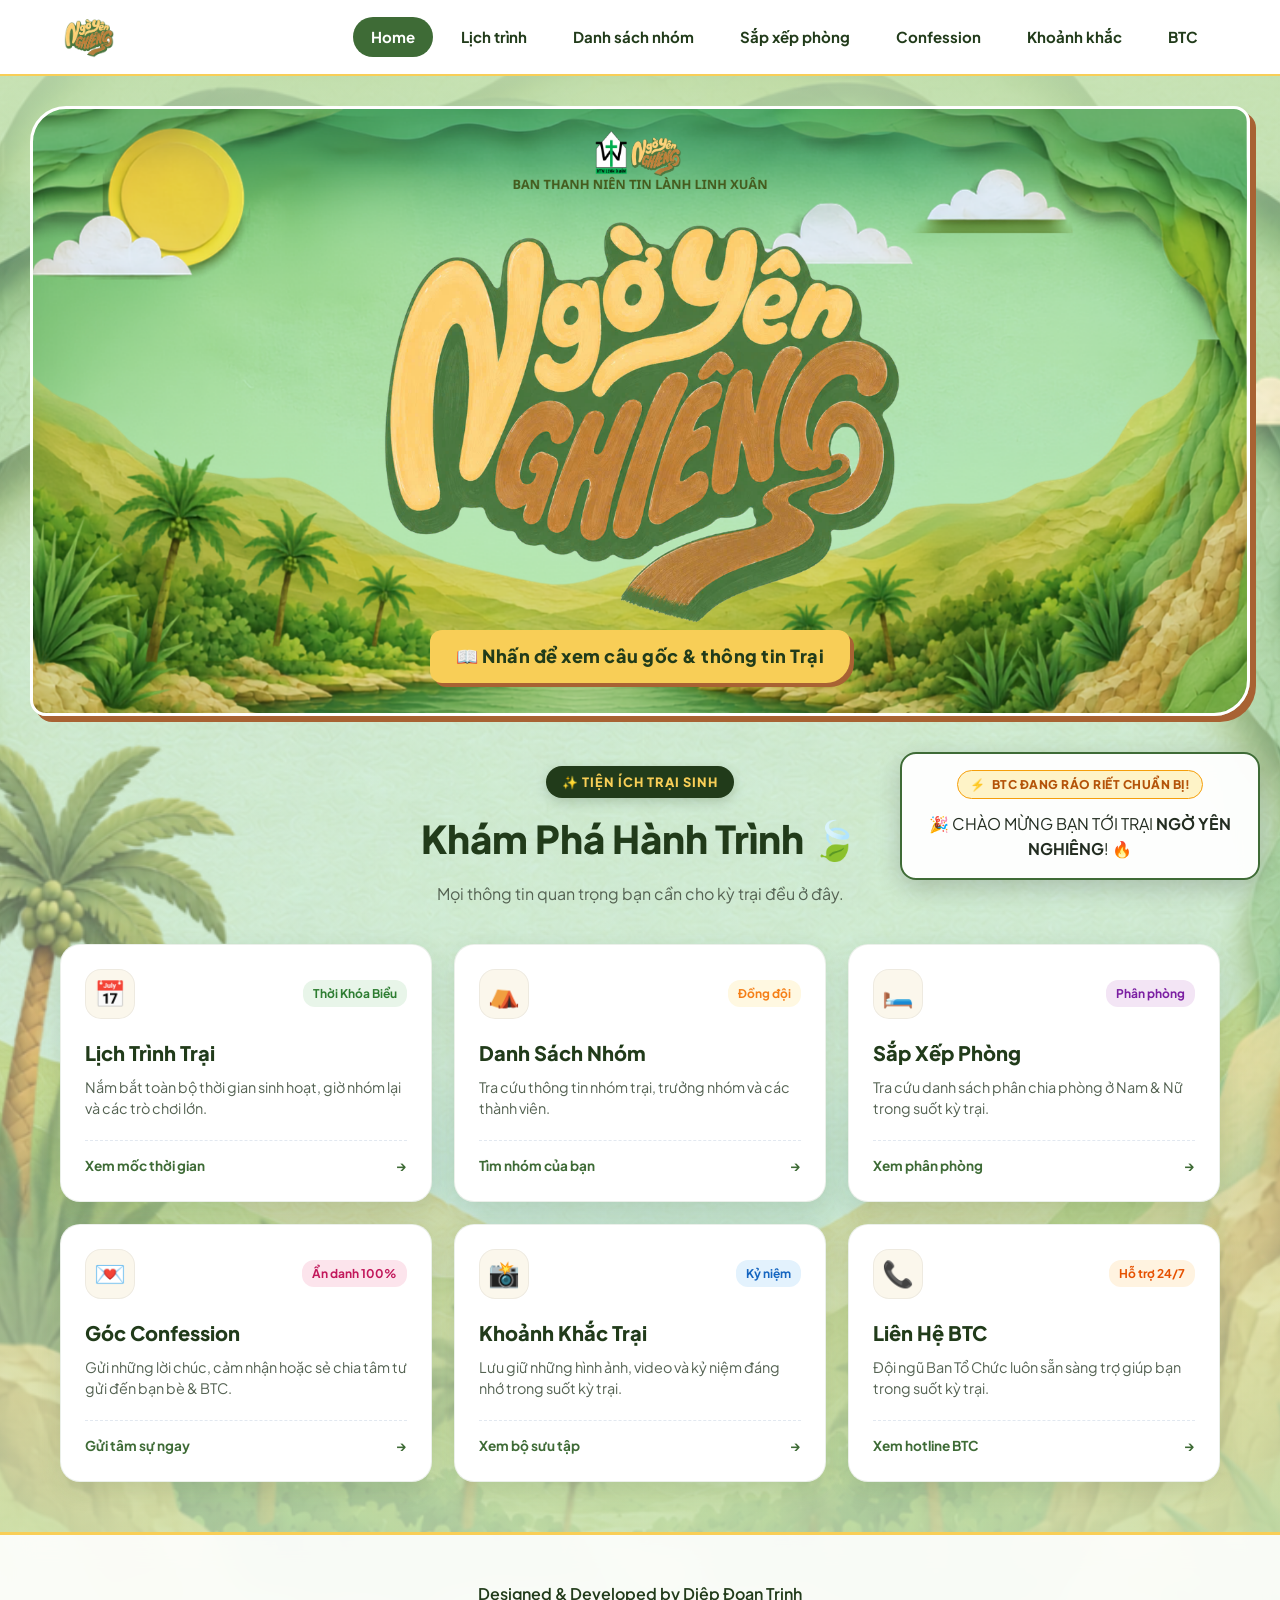
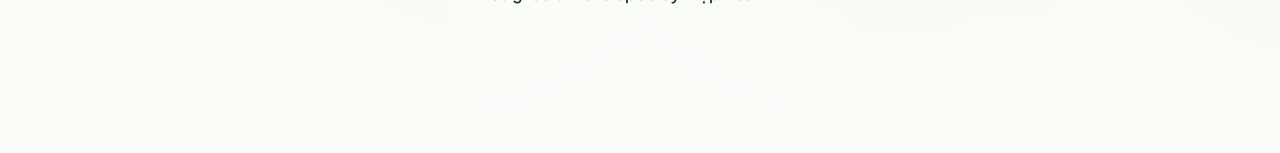
==== commit edd4f3a3: "Update index.html" ====
--- a/index.html
+++ b/index.html
@@ -15,6 +15,83 @@
     <meta name="apple-mobile-web-app-capable" content="yes">
     <meta name="apple-mobile-web-app-status-bar-style" content="black-translucent">
     <meta name="apple-mobile-web-app-title" content="BTN LX">
+
+    <style>
+        /* CSS ghim đồng hồ đếm ngược góc dưới màn hình */
+        .sticky-countdown {
+            position: fixed;
+            bottom: 20px;
+            right: 20px;
+            z-index: 9999;
+            max-width: 360px;
+            width: calc(100% - 40px);
+            box-shadow: 0 8px 25px rgba(0, 0, 0, 0.18);
+            border-radius: 16px;
+            background: rgba(255, 255, 255, 0.95);
+            backdrop-filter: blur(10px);
+            transition: all 0.3s ease;
+            padding: 16px;
+        }
+
+        /* Căn chỉnh ô số đồng hồ đếm ngược */
+        .mini-timer {
+            display: flex;
+            align-items: center;
+            justify-content: center;
+            gap: 8px;
+            margin: 12px 0 4px 0;
+        }
+
+        .timer-card {
+            display: flex;
+            flex-direction: column;
+            align-items: center;
+            justify-content: center;
+            min-width: 58px;
+            padding: 8px 4px;
+            background: #f4f6f8;
+            border-radius: 12px;
+            border: 1px solid #e2e8f0;
+            text-align: center;
+        }
+
+        .timer-card span {
+            font-size: 1.5rem;
+            font-weight: 700;
+            line-height: 1.1;
+            color: #1e293b;
+        }
+
+        .timer-card small {
+            font-size: 0.68rem;
+            text-transform: uppercase;
+            margin-top: 4px;
+            color: #64748b;
+            font-weight: 600;
+            letter-spacing: 0.5px;
+        }
+
+        .timer-sep {
+            font-size: 1.2rem;
+            font-weight: bold;
+            color: #475569;
+            align-self: center;
+            margin-bottom: 12px;
+        }
+
+        footer {
+            padding-bottom: 140px !important;
+        }
+
+        @media (max-width: 480px) {
+            .sticky-countdown {
+                bottom: 12px;
+                right: 12px;
+                left: 12px;
+                width: auto;
+            }
+        }
+    </style>
 </head>
 
 <body>
@@ -29,7 +106,6 @@
 
     <!-- Navigation Bar -->
     <header>
-        <!-- Live Announcement Bar (Thông báo timeline theo thời gian thực) -->
         <div class="announcement-bar" id="announcementBar" style="display: none;">
             <div class="announcement-content">
                 <span class="badge-live">LIVE</span>
@@ -93,7 +169,7 @@
         </div>
 
         <div class="card-container">
-            <!-- Card 1: Lịch trình -->
+            <!-- 1. Lịch trình -->
             <a href="pages/schedule.html" class="card card-schedule">
                 <div class="card-top">
                     <div class="icon-wrapper">📅</div>
@@ -107,7 +183,35 @@
                 </div>
             </a>
 
-            <!-- Card 2: Confession -->
+            <!-- 2. Danh sách nhóm -->
+            <a href="pages/groups.html" class="card card-groups">
+                <div class="card-top">
+                    <div class="icon-wrapper">⛺</div>
+                    <span class="card-tag tag-yellow">Đồng đội</span>
+                </div>
+                <h3>Danh Sách Nhóm</h3>
+                <p>Tra cứu thông tin nhóm trại, trưởng nhóm và các thành viên.</p>
+                <div class="card-footer">
+                    <span>Tìm nhóm của bạn</span>
+                    <span class="arrow">→</span>
+                </div>
+            </a>
+
+            <!-- 3. Sắp xếp phòng -->
+            <a href="pages/room.html" class="card card-room">
+                <div class="card-top">
+                    <div class="icon-wrapper">🛏️</div>
+                    <span class="card-tag tag-purple">Phân phòng</span>
+                </div>
+                <h3>Sắp Xếp Phòng</h3>
+                <p>Tra cứu danh sách phân chia phòng ở Nam & Nữ trong suốt kỳ trại.</p>
+                <div class="card-footer">
+                    <span>Xem phân phòng</span>
+                    <span class="arrow">→</span>
+                </div>
+            </a>
+
+            <!-- 4. Confession -->
             <a href="pages/confession.html" class="card card-cfs">
                 <div class="card-top">
                     <div class="icon-wrapper">💌</div>
@@ -121,35 +225,7 @@
                 </div>
             </a>
 
-            <!-- Card 3: Groups -->
-            <a href="pages/groups.html" class="card card-groups">
-                <div class="card-top">
-                    <div class="icon-wrapper">⛺</div>
-                    <span class="card-tag tag-yellow">Đồng đội</span>
-                </div>
-                <h3>Danh Sách Nhóm</h3>
-                <p>Tra cứu thông tin nhóm trại, trưởng nhóm và các thành viên.</p>
-                <div class="card-footer">
-                    <span>Tìm nhóm của bạn</span>
-                    <span class="arrow">→</span>
-                </div>
-            </a>
-
-            <!-- Card 4: Sắp xếp phòng -->
-            <a href="pages/room.html" class="card card-room">
-                <div class="card-top">
-                    <div class="icon-wrapper">🛏️</div>
-                    <span class="card-tag tag-purple">Phân phòng</span>
-                </div>
-                <h3>Sắp Xếp Phòng</h3>
-                <p>Tra cứu danh sách phân chia phòng ở Nam & Nữ trong suốt kỳ trại.</p>
-                <div class="card-footer">
-                    <span>Xem phân phòng</span>
-                    <span class="arrow">→</span>
-                </div>
-            </a>
-
-            <!-- Card 5: Khoảnh khắc -->
+            <!-- 5. Khoảnh khắc -->
             <a href="pages/gallery.html" class="card card-gallery">
                 <div class="card-top">
                     <div class="icon-wrapper">📸</div>
@@ -163,7 +239,7 @@
                 </div>
             </a>
 
-            <!-- Card 6: BTC -->
+            <!-- 6. BTC -->
             <a href="pages/btc.html" class="card card-btc">
                 <div class="card-top">
                     <div class="icon-wrapper">📞</div>
@@ -179,7 +255,7 @@
         </div>
     </section>
 
-    <!-- Countdown Section -->
+    <!-- Countdown Section (Ghim ở góc dưới màn hình) -->
     <div class="sticky-countdown mode-normal" id="stickyCountdown">
         <div class="btc-badge">
             <span class="badge-icon">⚡</span>
@@ -208,15 +284,6 @@
                     <small>giây</small>
                 </div>
             </div>
-
-            <!-- Thanh tiến độ đếm ngược -->
-            <div class="progress-container">
-                <div class="progress-bar" id="progressBar"></div>
-            </div>
-            <div class="progress-info">
-                <span>Tiến độ hành trình Trại:</span>
-                <strong id="progressPercent">0%</strong>
-            </div>
         </div>
 
         <div class="welcome-message" id="welcomeMessage" style="display: none;">
@@ -228,46 +295,16 @@
         <p>Designed & Developed by Diệp Đoan Trinh</p>
     </footer>
 
-    <!-- Popup Chọn Tên Dành Cho BĐH -->
-    <div id="userModal" class="user-modal-overlay">
-        <div class="user-modal-box glass">
-            <div class="user-icon">👑</div>
-            <h2>Chào BĐH!</h2>
-            <p>Chọn tên rồi vào trang nha, danh sách BĐH như sau:</p>
-
-            <select id="userSelect" class="user-select-input">
-                <option value="">-- Chọn tên của bạn --</option>
-                <option value="Huỳnh Nhật Tín">Huỳnh Nhật Tín</option>
-                <option value="Nguyễn Ngọc Tường Vy">Nguyễn Ngọc Tường Vy</option>
-                <option value="Võ Nguyễn Minh Trung">Võ Nguyễn Minh Trung</option>
-                <option value="Dương Thị Luyến">Dương Thị Luyến</option>
-                <option value="Diệp Đoan Trinh">Diệp Đoan Trinh</option>
-                <option value="Chống Hoàng Mỹ Hằng">Chống Hoàng Mỹ Hằng</option>
-                <option value="Nguyễn Trần Phú Bình">Nguyễn Trần Phú Bình</option>
-                <option value="Kră Jăn Na Tha Na Êl">Kră Jăn Na Tha Na Êl</option>
-                <option value="Nguyễn Hoàng Giáng Ân">Nguyễn Hoàng Giáng Ân</option>
-                <option value="Đào Linh An">Đào Linh An</option>
-                <option value="Võ Quỳnh Hương">Võ Quỳnh Hương</option>
-                <option value="Hoàng Văn Long">Hoàng Văn Long</option>
-            </select>
-
-            <button type="button" class="save-user-btn" onclick="saveUserIdentity()">🚀 Vào trang ngay</button>
-        </div>
-    </div>
-
     <script>
         // ----------------------------------------------------
         // 1. CẤU HÌNH THỜI GIAN & ĐẾM NGƯỢC
         // ----------------------------------------------------
-        const startDate = new Date("June 01, 2026 00:00:00").getTime();
         const targetDate = new Date("August 30, 2026 11:00:00").getTime();
 
         const btcQuotes = [
-            "⚡ BTC ĐANG RÁO RIẾT CHUẨN BỊ!",
-            "🔥 TRẠI SINH ĐÃ SẴN SÀNG CHƯA?",
-            "⏳ THỜI GIAN KHÔNG CHỜ MỘT AI!",
-            "🛠️ KIỂM TRA ĐẠO CỤ & KỊCH BẢN CHƯA BTC ÔI?",
-            "💥 BÙNG NỔ TẬN CÙNG CÙNG NGỜ YÊN NGHIÊNG!"
+            "🥰 BTC ĐANG RẤT HÁO HỨC CHỜ ĐÓN BẠN!",
+            "❤️ MỖI BẠN LÀ MỘT MẢNH GHÉP KHÔNG THỂ THIẾU!",
+            "💥 HẾT MÌNH VÀ BÙNG NỔ CÙNG NGỜ YÊN NGHIÊNG!"
         ];
 
         let currentQuoteIndex = 0;
@@ -306,17 +343,6 @@
             if (hoursEl) hoursEl.textContent = String(hours).padStart(2, '0');
             if (minsEl) minsEl.textContent = String(minutes).padStart(2, '0');
             if (secsEl) secsEl.textContent = String(seconds).padStart(2, '0');
-
-            const totalDuration = targetDate - startDate;
-            const elapsed = now - startDate;
-            let percentage = Math.floor((elapsed / totalDuration) * 100);
-            percentage = Math.max(0, Math.min(100, percentage));
-
-            const progressBar = document.getElementById("progressBar");
-            const progressPercent = document.getElementById("progressPercent");
-
-            if (progressBar) progressBar.style.width = percentage + "%";
-            if (progressPercent) progressPercent.textContent = percentage + "%";
 
             if (stickyBlock) {
                 if (days < 1) {
@@ -447,64 +473,6 @@
                     .catch(err => console.log('Lỗi đăng ký SW:', err));
             });
         }
-
-        // ----------------------------------------------------
-        // 4. BĐH IDENTIFICATION & GOOGLE SHEETS LOGGING
-        // ----------------------------------------------------
-        const SCRIPT_URL = "https://script.google.com/macros/s/AKfycbyZhROAQusdPvR5H31bsjBCowS69aYzUJDAIc1SxIpi5oG4ZMhyRe4D6yJvdShA6ddEMQ/exec";
-
-        const campGroupData = {
-            "Nhóm 1": ["Nguyễn Đào Xuân Bách (Trưởng nhóm)", "Diệp Đoan Trinh"],
-            "Nhóm 2": ["Nguyễn Thị Tường Vy (Trưởng nhóm)", "Huỳnh Nhật Tín"],
-        };
-
-        document.addEventListener("DOMContentLoaded", () => {
-            checkUserIdentity();
-        });
-
-        function checkUserIdentity() {
-            const savedUser = localStorage.getItem("camp_user_name");
-
-            if (!savedUser) {
-                const modal = document.getElementById("userModal");
-                if (modal) modal.style.display = "flex";
-            } else {
-                logUserVisit(savedUser);
-            }
-        }
-
-        function saveUserIdentity() {
-            const userSelect = document.getElementById("userSelect");
-
-            if (!userSelect || !userSelect.value) {
-                alert("Vui lòng chọn đúng tên của bạn trong danh sách BĐH!");
-                return;
-            }
-
-            const selectedName = userSelect.value;
-
-            localStorage.setItem("camp_user_name", selectedName);
-
-            const modal = document.getElementById("userModal");
-            if (modal) modal.style.display = "none";
-
-            logUserVisit(selectedName);
-        }
-
-        function logUserVisit(userName) {
-            fetch(SCRIPT_URL, {
-                method: "POST",
-                mode: "no-cors",
-                headers: { "Content-Type": "text/plain" },
-                body: JSON.stringify({
-                    action: "log_visit",
-                    userName: userName,
-                    device: navigator.userAgent.includes("Mobile") ? "Điện thoại" : "Máy tính"
-                })
-            })
-                .then(() => console.log("Ghi nhận truy cập thành công!"))
-                .catch(err => console.log("Lỗi ghi nhận truy cập:", err));
-        }
     </script>
 </body>
 
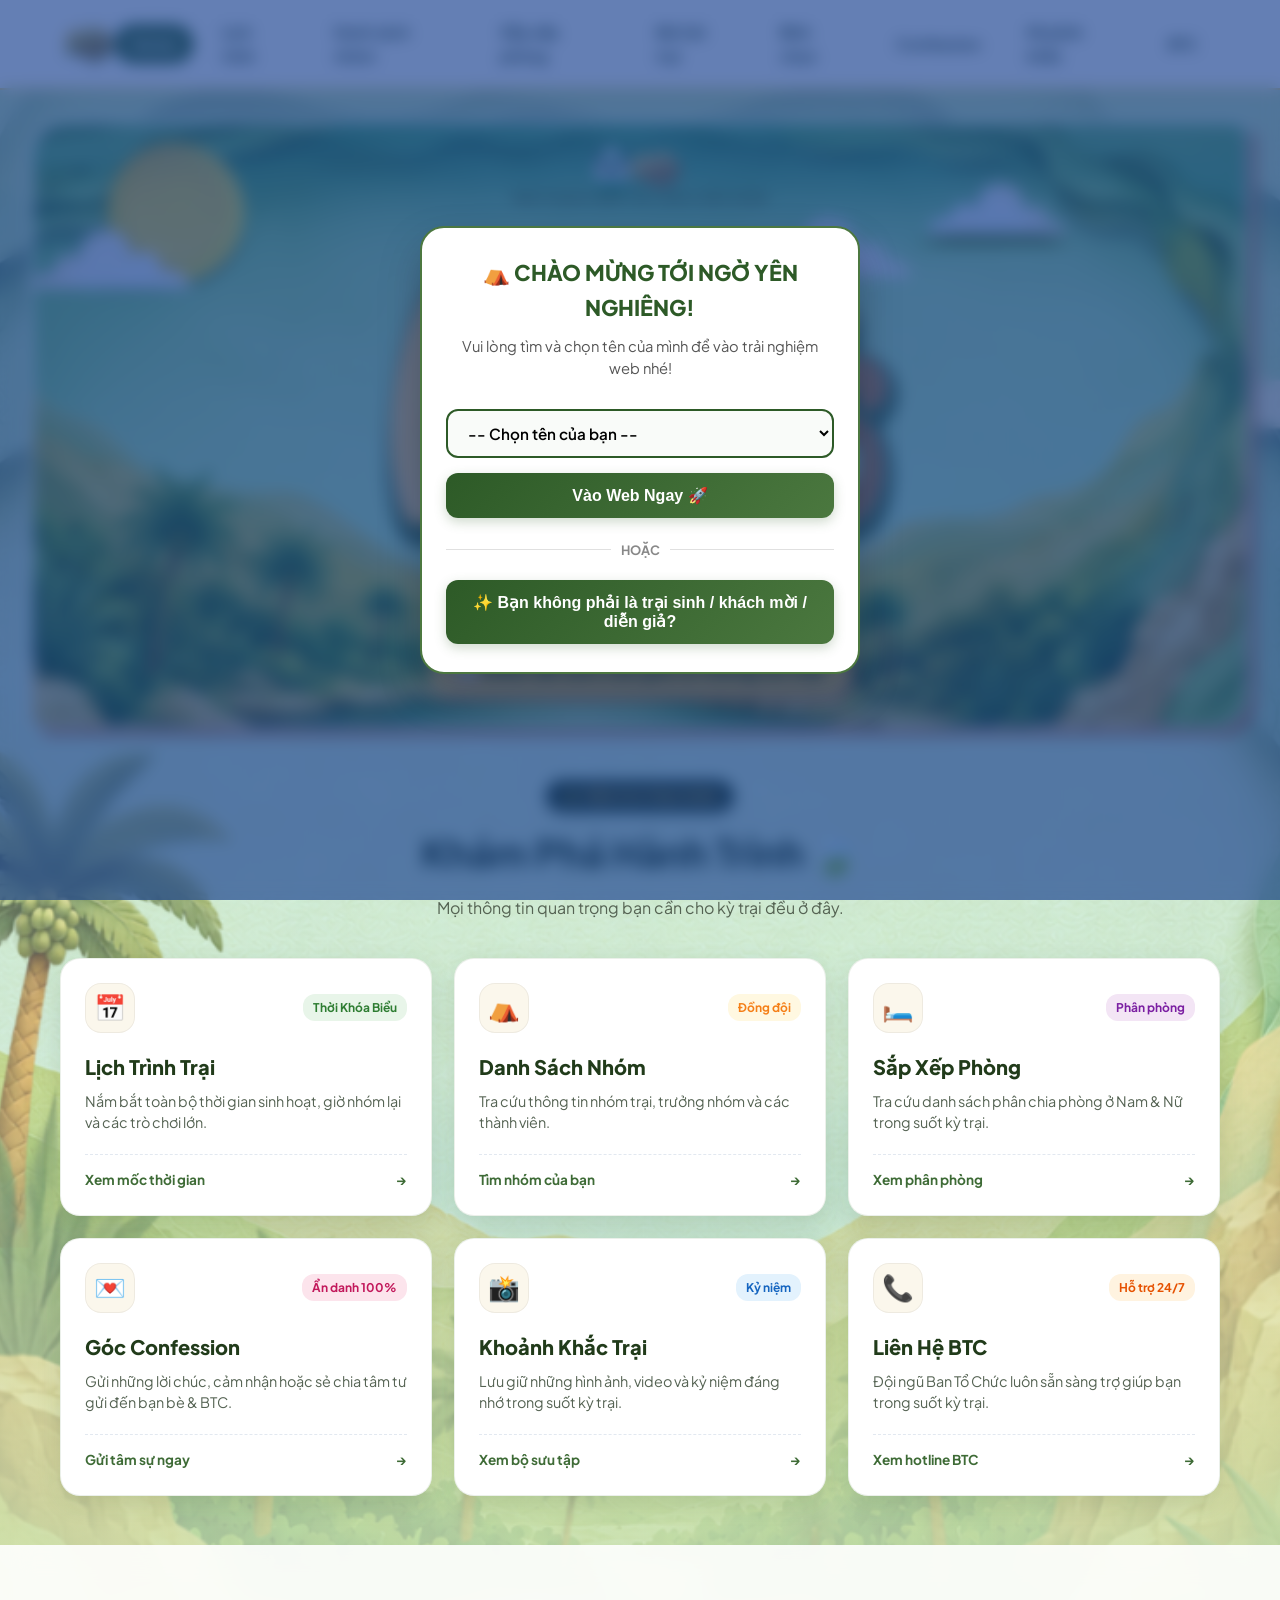
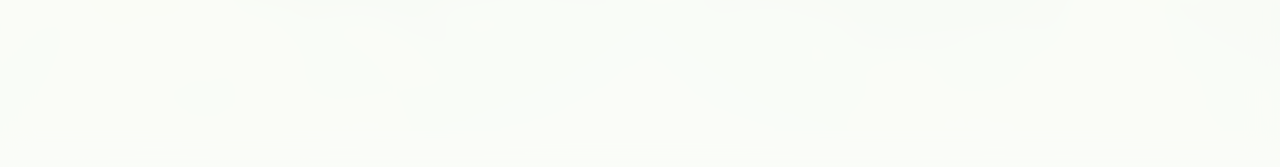
==== commit bbd37a5f: "Update index.html" ====
--- a/index.html
+++ b/index.html
@@ -4,7 +4,7 @@
 <head>
     <meta charset="UTF-8">
     <meta name="viewport" content="width=device-width, initial-scale=1.0">
-    <title>NGỜ YÊN NGHIÊNG</title>
+    <title>Trang chủ NGỜ YÊN NGHIÊNG</title>
 
     <link rel="stylesheet" href="style.css">
     <link rel="icon" href="images/icon.png">
@@ -121,13 +121,15 @@
                     <img src="images/logo.png" alt="NGỜ YÊN NGHIÊNG">
                 </a>
             </div>
-
+        
             <button class="menu-toggle" aria-label="Toggle Navigation">☰</button>
             <div class="menu">
                 <a href="index.html" class="active">Home</a>
                 <a href="pages/schedule.html">Lịch trình</a>
                 <a href="pages/groups.html">Danh sách nhóm</a>
                 <a href="pages/room.html">Sắp xếp phòng</a>
+                <a href="pages/song.html">Bài hát trại</a>
+                <a href="pages/vote.html">Bình chọn</a>
                 <a href="pages/confession.html">Confession</a>
                 <a href="pages/gallery.html">Khoảnh khắc</a>
                 <a href="pages/btc.html">BTC</a>
@@ -324,8 +326,7 @@
             const labelEl = document.getElementById("countdownLabel");
 
             if (distance <= 0) {
-                if (liveBlock) liveBlock.style.display = "none";
-                if (welcomeBlock) welcomeBlock.style.display = "block";
+                if (stickyBlock) stickyBlock.style.display = "none"; // Ẩn sạch toàn bộ khung góc màn hình
                 return;
             }
 
@@ -473,7 +474,289 @@
                     .catch(err => console.log('Lỗi đăng ký SW:', err));
             });
         }
+
+        // ----------------------------------------------------
+        // 4. BẢO VỆ FRONTEND (CHẶN F12, CHUỘT PHẢI & DEVTOOLS)
+        // ----------------------------------------------------
+        // Chặn menu chuột phải
+        document.addEventListener('contextmenu', (e) => e.preventDefault());
+
+        // Chặn các phím tắt mở DevTools phổ biến (F12, Ctrl+Shift+I, Ctrl+Shift+J, Ctrl+Shift+C, Ctrl+U, Ctrl+S)
+        document.addEventListener('keydown', (e) => {
+            if (
+                e.key === 'F12' ||
+                (e.ctrlKey && e.shiftKey && ['I', 'J', 'C', 'K'].includes(e.key.toUpperCase())) ||
+                (e.ctrlKey && e.key.toUpperCase() === 'U') ||
+                (e.ctrlKey && e.key.toUpperCase() === 'S')
+            ) {
+                e.preventDefault();
+                return false;
+            }
+        });
+
+        // Bẫy debugger khựng trang khi ai đó cố tình mở DevTools
+        setInterval(() => {
+            const startTime = performance.now();
+            debugger;
+            const endTime = performance.now();
+            if (endTime - startTime > 100) {
+                console.warn('Cảnh báo: DevTools đang được mở!');
+            }
+        }, 1000);
+    </script>
+    <!-- CSS Modal Chọn Tên -->
+    <style>
+        .user-modal-overlay {
+            position: fixed;
+            top: 0;
+            left: 0;
+            width: 100%;
+            height: 100%;
+            background: rgba(18, 59, 141, 0.65);
+            backdrop-filter: blur(8px);
+            z-index: 99999;
+            display: flex;
+            align-items: center;
+            justify-content: center;
+            padding: 20px;
+        }
+
+        .user-modal-card {
+            background: #ffffff;
+            border-radius: 24px;
+            padding: 28px 24px;
+            max-width: 440px;
+            width: 100%;
+            text-align: center;
+            box-shadow: 0 20px 40px rgba(0, 0, 0, 0.25);
+            border: 2px solid #4c7840;
+            animation: modalPop 0.3s cubic-bezier(0.175, 0.885, 0.32, 1.275);
+        }
+
+        @keyframes modalPop {
+            from {
+                transform: scale(0.85);
+                opacity: 0;
+            }
+
+            to {
+                transform: scale(1);
+                opacity: 1;
+            }
+        }
+
+        .user-modal-card h2 {
+            color: #2d5a27;
+            font-size: 1.35rem;
+            margin-bottom: 10px;
+            font-weight: 800;
+        }
+
+        .user-modal-card p {
+            color: #555;
+            font-size: 0.92rem;
+            line-height: 1.5;
+            margin-bottom: 20px;
+        }
+
+        .user-select {
+            width: 100%;
+            padding: 12px 16px;
+            border-radius: 12px;
+            border: 2px solid #2d5a27;
+            font-size: 0.95rem;
+            font-weight: 600;
+            outline: none;
+            margin-bottom: 15px;
+            background: #f9fbf9;
+        }
+
+        .btn-user-submit {
+            width: 100%;
+            padding: 13px;
+            background: linear-gradient(135deg, #2d5a27, #4b783f);
+            color: #fff;
+            border: none;
+            border-radius: 12px;
+            font-weight: 700;
+            font-size: 1rem;
+            cursor: pointer;
+            transition: transform 0.2s ease;
+        }
+
+        .btn-user-submit:active {
+            transform: scale(0.98);
+        }
+
+        .user-divider {
+            margin: 18px 0;
+            position: relative;
+            text-align: center;
+        }
+
+        .user-divider::before {
+            content: "";
+            position: absolute;
+            top: 50%;
+            left: 0;
+            width: 100%;
+            height: 1px;
+            background: #e0e0e0;
+        }
+
+        .user-divider span {
+            background: #fff;
+            padding: 0 10px;
+            color: #888;
+            font-size: 0.8rem;
+            font-weight: 700;
+            position: relative;
+        }
+
+        .btn-guest {
+            width: 100%;
+            padding: 13px;
+            background: linear-gradient(135deg, #2d5a27, #4b783f);
+            color: #fff;
+            border: none;
+            border-radius: 12px;
+            font-weight: 700;
+            font-size: 1rem;
+            cursor: pointer;
+            transition: transform 0.2s ease;
+        }
+    </style>
+
+    <!-- HTML Modal Check-in -->
+    <div id="userModalOverlay" class="user-modal-overlay" style="display: none;">
+        <div class="user-modal-card">
+            <h2>⛺ CHÀO MỪNG TỚI NGỜ YÊN NGHIÊNG!</h2>
+            <p>Vui lòng tìm và chọn tên của mình để vào trải nghiệm web nhé!</p>
+
+            <!-- Chế độ chọn Trại sinh -->
+            <div id="selectUserMode">
+                <select id="userSelectDropdown" class="user-select">
+                    <option value="">-- Chọn tên của bạn --</option>
+                </select>
+
+                <button class="btn-user-submit" onclick="confirmUserSelection()">Vào Web Ngay 🚀</button>
+
+                <div class="user-divider"><span>HOẶC</span></div>
+
+                <button class="btn-guest" onclick="toggleGuestMode(true)">✨ Bạn không phải là trại sinh / khách mời /
+                    diễn giả?</button>
+            </div>
+
+            <!-- Chế độ nhập tên Khách mời/Diễn giả -->
+            <div id="guestInputMode" style="display: none;">
+                <input type="text" id="guestNameInput" class="user-select" placeholder="Nhập Họ & Tên của bạn..."
+                    style="margin-bottom: 12px;">
+                <button class="btn-user-submit" onclick="confirmGuestSelection()">Xác nhận vào Web 🚀</button>
+                <button class="btn-guest" onclick="toggleGuestMode(false)"
+                    style="margin-top: 10px; background: #64748b;">← Quay lại danh sách</button>
+            </div>
+        </div>
+    </div>
+
+    <!-- Tải tracker.js trước để lấy API_URL đúng và hàm logPageVisit -->
+    <script src="./tracker.js"></script>
+
+    <!-- Script xử lý đăng nhập & chuyển đổi Modal của Trang chủ -->
+    <script>
+        // 1. Tải danh sách tên theo nhóm từ Google Sheet
+        async function loadUserDropdown() {
+            try {
+                // API_URL lấy tự động từ tracker.js
+                const res = await fetch(`${API_URL}?action=groups`);
+                const data = await res.json();
+                const selectEl = document.getElementById("userSelectDropdown");
+
+                if (!Array.isArray(data) || data.length === 0) return;
+
+                const groupedData = {};
+                data.forEach(item => {
+                    const groupName = capitalizeFirst(item.group || "Khác");
+                    if (!groupedData[groupName]) groupedData[groupName] = [];
+                    groupedData[groupName].push(item.name);
+                });
+
+                const sortedGroups = Object.keys(groupedData).sort((a, b) => {
+                    const numA = parseInt(a.replace(/\D/g, '')) || 99;
+                    const numB = parseInt(b.replace(/\D/g, '')) || 99;
+                    return numA - numB;
+                });
+
+                sortedGroups.forEach(group => {
+                    const optGroup = document.createElement("optgroup");
+                    optGroup.label = `--- ${group.toUpperCase()} ---`;
+
+                    groupedData[group].sort().forEach(name => {
+                        const opt = document.createElement("option");
+                        opt.value = `${name} (${group})`;
+                        opt.textContent = name;
+                        optGroup.appendChild(opt);
+                    });
+
+                    selectEl.appendChild(optGroup);
+                });
+            } catch (e) {
+                console.error("Lỗi tải danh sách tên:", e);
+            }
+        }
+
+        function capitalizeFirst(str) {
+            return str.charAt(0).toUpperCase() + str.slice(1);
+        }
+
+        // 2. Tự động kiểm tra Check-in khi mở trang
+        window.addEventListener("load", () => {
+            const savedUser = localStorage.getItem("camp_user_name");
+            if (!savedUser) {
+                document.getElementById("userModalOverlay").style.display = "flex";
+                loadUserDropdown();
+            } else {
+                if (typeof logPageVisit === "function") {
+                    logPageVisit("Trang chủ");
+                }
+            }
+        });
+
+        // 3. Xác nhận chọn Trại sinh & Ghi nhận vào Sheet
+        function confirmUserSelection() {
+            const selectedValue = document.getElementById("userSelectDropdown").value;
+            if (!selectedValue) {
+                alert("⚠️ Vui lòng chọn tên của bạn trước nhé!");
+                return;
+            }
+            localStorage.setItem("camp_user_name", selectedValue);
+            document.getElementById("userModalOverlay").style.display = "none";
+            
+            if (typeof logPageVisit === "function") {
+                logPageVisit("Trang chủ");
+            }
+        }
+
+        // 4. Bật/tắt chế độ Khách
+        function toggleGuestMode(isGuest) {
+            document.getElementById("selectUserMode").style.display = isGuest ? "none" : "block";
+            document.getElementById("guestInputMode").style.display = isGuest ? "block" : "none";
+        }
+
+        // 5. Xác nhận nhập tên Khách & Ghi nhận vào Sheet
+        function confirmGuestSelection() {
+            const guestName = document.getElementById("guestNameInput").value.trim();
+            if (!guestName) {
+                alert("⚠️ Vui lòng nhập tên của bạn!");
+                return;
+            }
+            const formattedGuest = `[Khách] ${guestName}`;
+            localStorage.setItem("camp_user_name", formattedGuest);
+            document.getElementById("userModalOverlay").style.display = "none";
+            
+            if (typeof logPageVisit === "function") {
+                logPageVisit("Trang chủ");
+            }
+        }
     </script>
 </body>
-
 </html>
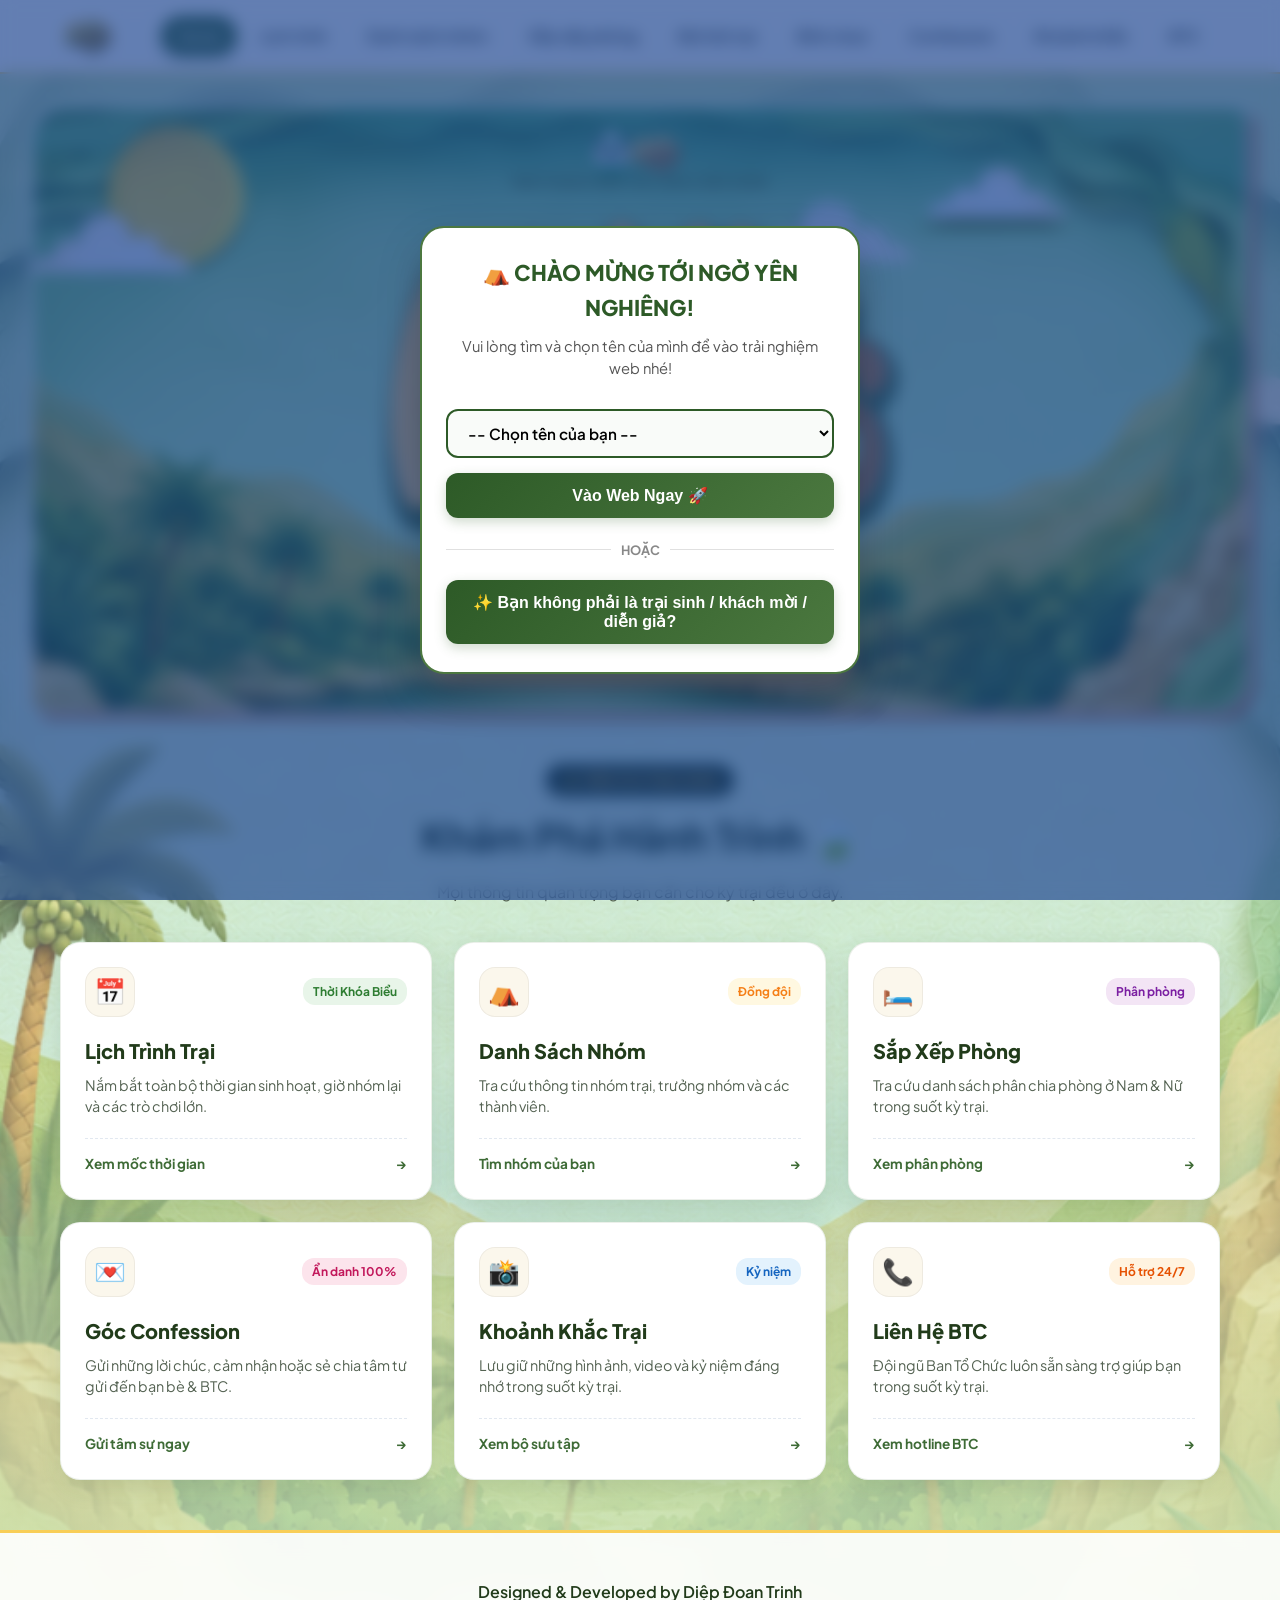
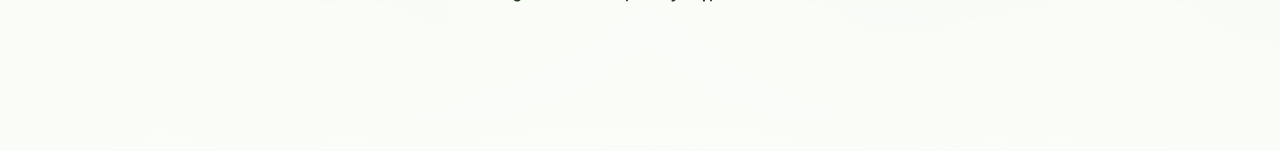
==== commit 3040a99c: "Update index.html" ====
--- a/index.html
+++ b/index.html
@@ -17,6 +17,89 @@
     <meta name="apple-mobile-web-app-title" content="BTN LX">
 
     <style>
+        /* Styling thanh thông báo chạy chữ bắt mắt */
+.announcement-bar {
+    background: linear-gradient(135deg, #1e293b, #0f172a);
+    color: #ffffff;
+    border-bottom: 2px solid #22c55e;
+    box-shadow: 0 4px 15px rgba(0, 0, 0, 0.2);
+    padding: 10px 16px;
+    overflow: hidden;
+}
+
+.announcement-content {
+    display: flex;
+    align-items: center;
+    max-width: 1200px;
+    margin: 0 auto;
+    gap: 12px;
+}
+
+.badge-live {
+    background: #ef4444;
+    color: #fff;
+    font-size: 0.75rem;
+    font-weight: 800;
+    padding: 4px 10px;
+    border-radius: 20px;
+    letter-spacing: 0.5px;
+    white-space: nowrap;
+    animation: pulse-glow 1.5s infinite;
+}
+
+.badge-upcoming {
+    background: #f59e0b;
+    color: #fff;
+    font-size: 0.75rem;
+    font-weight: 800;
+    padding: 4px 10px;
+    border-radius: 20px;
+    letter-spacing: 0.5px;
+    white-space: nowrap;
+}
+
+@keyframes pulse-glow {
+    0% { box-shadow: 0 0 0 0 rgba(239, 68, 68, 0.7); }
+    70% { box-shadow: 0 0 0 10px rgba(239, 68, 68, 0); }
+    100% { box-shadow: 0 0 0 0 rgba(239, 68, 68, 0); }
+}
+
+.ticker-wrapper {
+    flex: 1;
+    overflow: hidden;
+    white-space: nowrap;
+    position: relative;
+}
+
+.ticker-text {
+    display: inline-block;
+    white-space: nowrap;
+    padding-left: 100%;
+    animation: marquee-scroll 25s linear infinite;
+    font-size: 0.95rem;
+    font-weight: 500;
+}
+
+/* Di chuột vào thanh thông báo sẽ tạm dừng để người dùng dễ đọc */
+.ticker-wrapper:hover .ticker-text {
+    animation-play-state: paused;
+}
+
+@keyframes marquee-scroll {
+    0% { transform: translateX(0); }
+    100% { transform: translateX(-100%); }
+}
+
+/* Kiểu dáng cho các đồng hồ đếm thời gian trong thanh chạy */
+.time-counter {
+    color: #38bdf8;
+    font-family: monospace, monospace;
+    font-weight: 700;
+    background: rgba(56, 189, 248, 0.15);
+    padding: 2px 6px;
+    border-radius: 6px;
+    border: 1px solid rgba(56, 189, 248, 0.3);
+}
         /* CSS ghim đồng hồ đếm ngược góc dưới màn hình */
         .sticky-countdown {
             position: fixed;
@@ -121,7 +204,7 @@
                     <img src="images/logo.png" alt="NGỜ YÊN NGHIÊNG">
                 </a>
             </div>
-        
+
             <button class="menu-toggle" aria-label="Toggle Navigation">☰</button>
             <div class="menu">
                 <a href="index.html" class="active">Home</a>
@@ -407,73 +490,163 @@
         // 3. LỊCH TRÌNH REALTIME & SERVICE WORKER
         // ----------------------------------------------------
         const campSchedule = [
-            {
-                start: "2026-08-30T07:00:00",
-                end: "2026-08-30T11:00:00",
-                title: "🚌 Tập trung tại Hội thánh & Di chuyển đến Buôn Ma Thuột"
-            },
-            {
-                start: "2026-08-30T11:00:00",
-                end: "2026-08-30T13:30:00",
-                title: "🍱 Đến nơi - Nhận phòng & Dùng cơm trưa"
-            },
-            {
-                start: "2026-08-30T13:30:00",
-                end: "2026-08-30T17:00:00",
-                title: "🔥 Lễ Khai Mạc Trại NGỜ YÊN NGHIÊNG & Sinh hoạt nhóm"
-            },
-            {
-                start: "2026-08-30T18:00:00",
-                end: "2026-08-30T19:30:00",
-                title: "🍽️ Dùng cơm tối"
-            },
-            {
-                start: "2026-08-30T19:30:00",
-                end: "2026-08-30T21:30:00",
-                title: "✨ Chương trình Nhóm Lại Bồi Linh Bồi Linh Dục Anh 1"
-            }
+            // NGÀY 0 (30/8)
+            { start: "2026-08-30T06:00:00", end: "2026-08-30T10:30:00", title: "Thờ phượng Chúa tại HTTL Linh Xuân" },
+            { start: "2026-08-30T10:30:00", end: "2026-08-30T11:00:00", title: "Tập trung" },
+            { start: "2026-08-30T11:00:00", end: "2026-08-30T21:00:00", title: "Lên núi" },
+            { start: "2026-08-30T21:00:00", end: "2026-08-30T21:30:00", title: "Ổn định & cất đồ" },
+            { start: "2026-08-30T21:30:00", end: "2026-08-30T22:30:00", title: "Nhóm nhỏ" },
+            { start: "2026-08-30T22:30:00", end: "2026-08-30T23:00:00", title: "Giới nghiêm" },
+            { start: "2026-08-30T23:00:00", end: "2026-08-31T05:00:00", title: "Zzz..." },
+
+            // NGÀY 1 (31/8)
+            { start: "2026-08-31T06:00:00", end: "2026-08-31T06:15:00", title: "Th thức dậy & ổn định" },
+            { start: "2026-08-31T06:15:00", end: "2026-08-31T07:00:00", title: "Tĩnh nguyện" },
+            { start: "2026-08-31T07:00:00", end: "2026-08-31T08:00:00", title: "Ăn sáng" },
+            { start: "2026-08-31T08:00:00", end: "2026-08-31T08:10:00", title: "Phá băng" },
+            { start: "2026-08-31T08:10:00", end: "2026-08-31T08:30:00", title: "Tôn vinh Chúa" },
+            { start: "2026-08-31T08:30:00", end: "2026-08-31T09:30:00", title: "Khai mạc" },
+            { start: "2026-08-31T09:30:00", end: "2026-08-31T10:20:00", title: "Học Kinh Thánh" },
+            { start: "2026-08-31T10:20:00", end: "2026-08-31T10:30:00", title: "Giải lao" },
+            { start: "2026-08-31T10:30:00", end: "2026-08-31T11:00:00", title: "“NGỜ” HAY “NHỜ”?" },
+            { start: "2026-08-31T11:00:00", end: "2026-08-31T12:00:00", title: "Ăn trưa" },
+            { start: "2026-08-31T12:00:00", end: "2026-08-31T13:30:00", title: "Nghỉ ngơi" },
+            { start: "2026-08-31T13:30:00", end: "2026-08-31T13:40:00", title: "Phá băng" },
+            { start: "2026-08-31T13:40:00", end: "2026-08-31T14:00:00", title: "Tôn vinh Chúa" },
+            { start: "2026-08-31T14:00:00", end: "2026-08-31T14:45:00", title: "Học Kinh Thánh" },
+            { start: "2026-08-31T14:45:00", end: "2026-08-31T15:00:00", title: "Giải lao" },
+            { start: "2026-08-31T15:00:00", end: "2026-08-31T17:00:00", title: "“TIN” HAY “NGỜ”?" },
+            { start: "2026-08-31T17:00:00", end: "2026-08-31T18:00:00", title: "Ăn tối" },
+            { start: "2026-08-31T18:00:00", end: "2026-08-31T19:30:00", title: "Tự do & viết thư" },
+            { start: "2026-08-31T19:30:00", end: "2026-08-31T21:30:00", title: "AI HAY CHỮ NGỜ?" },
+            { start: "2026-08-31T21:30:00", end: "2026-08-31T22:30:00", title: "NÓI BẠN TÔI NGỜ..." },
+            { start: "2026-08-31T22:30:00", end: "2026-08-31T23:00:00", title: "Giới nghiêm" },
+            { start: "2026-08-31T23:00:00", end: "2026-09-01T05:00:00", title: "Zzz..." },
+
+            // NGÀY 2 (01/9)
+            { start: "2026-09-01T06:00:00", end: "2026-09-01T06:15:00", title: "Thức dậy & ổn định" },
+            { start: "2026-09-01T06:15:00", end: "2026-09-01T07:00:00", title: "Tĩnh nguyện" },
+            { start: "2026-09-01T07:00:00", end: "2026-09-01T08:00:00", title: "Ăn sáng" },
+            { start: "2026-09-01T08:00:00", end: "2026-09-01T08:10:00", title: "Phá băng" },
+            { start: "2026-09-01T08:10:00", end: "2026-09-01T08:30:00", title: "Tôn vinh Chúa" },
+            { start: "2026-09-01T08:30:00", end: "2026-09-01T09:15:00", title: "Học Kinh Thánh" },
+            { start: "2026-09-01T09:15:00", end: "2026-09-01T09:30:00", title: "Giải lao" },
+            { start: "2026-09-01T09:30:00", end: "2026-09-01T11:00:00", title: "Workshop YÊN" },
+            { start: "2026-09-01T11:00:00", end: "2026-09-01T12:00:00", title: "Ăn trưa" },
+            { start: "2026-09-01T12:00:00", end: "2026-09-01T13:30:00", title: "Nghỉ ngơi" },
+            { start: "2026-09-01T13:30:00", end: "2026-09-01T13:40:00", title: "Tập trung" },
+            { start: "2026-09-01T13:40:00", end: "2026-09-01T14:00:00", title: "Di chuyển" },
+            { start: "2026-09-01T14:00:00", end: "2026-09-01T17:00:00", title: "Trò chơi lớn" },
+            { start: "2026-09-01T17:00:00", end: "2026-09-01T18:00:00", title: "Tự do & viết thư" },
+            { start: "2026-09-01T18:00:00", end: "2026-09-01T19:00:00", title: "Ăn tối" },
+            { start: "2026-09-01T19:00:00", end: "2026-09-01T20:30:00", title: "Lửa trại" },
+            { start: "2026-09-01T20:30:00", end: "2026-09-01T21:30:00", title: "BBQ" },
+            { start: "2026-09-01T21:30:00", end: "2026-09-01T22:30:00", title: "Dọn dẹp & ra về" },
+            { start: "2026-09-01T22:30:00", end: "2026-09-01T23:00:00", title: "Giới nghiêm" },
+            { start: "2026-09-01T23:00:00", end: "2026-09-02T05:00:00", title: "Zzz..." },
+
+            // NGÀY 3 (02/9)
+            { start: "2026-09-02T06:00:00", end: "2026-09-02T06:15:00", title: "Thức dậy & ổn định" },
+            { start: "2026-09-02T06:15:00", end: "2026-09-02T07:00:00", title: "Tĩnh nguyện" },
+            { start: "2026-09-02T07:00:00", end: "2026-09-02T08:00:00", title: "Ăn sáng" },
+            { start: "2026-09-02T08:00:00", end: "2026-09-02T08:10:00", title: "Phá băng" },
+            { start: "2026-09-02T08:10:00", end: "2026-09-02T08:30:00", title: "Tôn vinh Chúa" },
+            { start: "2026-09-02T08:30:00", end: "2026-09-02T09:15:00", title: "Học Kinh Thánh" },
+            { start: "2026-09-02T09:15:00", end: "2026-09-02T09:30:00", title: "Giải lao" },
+            { start: "2026-09-02T09:30:00", end: "2026-09-02T11:00:00", title: "NGHIÊNG VỀ CHỐN BÌNH YÊN" },
+            { start: "2026-09-02T11:00:00", end: "2026-09-02T12:00:00", title: "Ăn trưa" },
+            { start: "2026-09-02T12:00:00", end: "2026-09-02T13:30:00", title: "Nghỉ ngơi" },
+            { start: "2026-09-02T13:30:00", end: "2026-09-02T16:00:00", title: "Outing nhóm nhỏ & Viết thư" },
+            { start: "2026-09-02T16:00:00", end: "2026-09-02T17:00:00", title: "Tự do & viết thư" },
+            { start: "2026-09-02T17:00:00", end: "2026-09-02T18:00:00", title: "Ăn tối" },
+            { start: "2026-09-02T18:00:00", end: "2026-09-02T18:30:00", title: "Dọn đồ" },
+            { start: "2026-09-02T18:30:00", end: "2026-09-02T18:40:00", title: "Phá băng" },
+            { start: "2026-09-02T18:40:00", end: "2026-09-02T19:00:00", title: "Tôn vinh Chúa" },
+            { start: "2026-09-02T19:00:00", end: "2026-09-02T20:30:00", title: "Bế mạc" },
+            { start: "2026-09-02T20:30:00", end: "2026-09-02T21:00:00", title: "Dọn dẹp & vệ sinh" },
+            { start: "2026-09-02T21:00:00", end: "2026-09-02T23:00:00", title: "Xuống núi" }
         ];
+
+        // Hàm định dạng khoảng thời gian ra Giờ:Phút:Giây
+        function formatDuration(ms) {
+            if (ms < 0) ms = 0;
+            const totalSec = Math.floor(ms / 1000);
+            const hrs = Math.floor(totalSec / 3600);
+            const mins = Math.floor((totalSec % 3600) / 60);
+            const secs = totalSec % 60;
+
+            const pad = (n) => String(n).padStart(2, '0');
+
+            if (hrs > 0) {
+                return `${pad(hrs)}h ${pad(mins)}p ${pad(secs)}s`;
+            }
+            return `${pad(mins)}p ${pad(secs)}s`;
+        }
 
         function updateTimelineNotification() {
             const now = new Date();
             const bar = document.getElementById("announcementBar");
             const textEl = document.getElementById("announcementText");
+            const badgeEl = bar ? bar.querySelector(".badge-live") : null;
 
             if (!bar || !textEl) return;
 
-            const currentEvent = campSchedule.find(event => {
-                const start = new Date(event.start);
-                const end = new Date(event.end);
-                return now >= start && now <= end;
-            });
-
-            const upcomingEvent = campSchedule.find(event => {
-                const start = new Date(event.start);
-                const diffMinutes = (start - now) / (1000 * 60);
-                return diffMinutes > 0 && diffMinutes <= 30;
-            });
-
-            if (currentEvent) {
+            let currentIndex = -1;
+            for (let i = 0; i < campSchedule.length; i++) {
+                const start = new Date(campSchedule[i].start);
+                const end = new Date(campSchedule[i].end);
+                if (now >= start && now <= end) {
+                    currentIndex = i;
+                    break;
+                }
+            }
+
+            if (currentIndex !== -1) {
+                const currentEvent = campSchedule[currentIndex];
+                const nextEvent = campSchedule[currentIndex + 1];
+
+                // Đếm gian đã trôi qua kể từ khi sự kiện bắt đầu
+                const currentStart = new Date(currentEvent.start);
+                const elapsedTime = formatDuration(now - currentStart);
+
                 bar.style.display = "block";
-                textEl.innerHTML = `🟢 <strong>ĐANG DIỄN RA:</strong> ${currentEvent.title}`;
-            } else if (upcomingEvent) {
-                bar.style.display = "block";
-                textEl.innerHTML = `⏰ <strong>SẮP DIỄN RA (Trong 30 phút tới):</strong> ${upcomingEvent.title}`;
+                if (badgeEl) {
+                    badgeEl.textContent = "LIVE";
+                    badgeEl.className = "badge-live";
+                }
+
+                let displayText = `🔥 <strong>ĐANG DIỄN RA:</strong> ${currentEvent.title} (Đã chạy: <span class="time-counter">${elapsedTime}</span>)`;
+
+                if (nextEvent) {
+                    // Đếm ngược đến thời gian sự kiện tiếp theo
+                    const nextStart = new Date(nextEvent.start);
+                    const remainingTime = formatDuration(nextStart - now);
+                    displayText += ` &nbsp;&nbsp;•&nbsp;&nbsp; ⏳ <strong>SẮP TỚI:</strong> ${nextEvent.title} (Còn: <span class="time-counter">${remainingTime}</span>)`;
+                }
+
+                textEl.innerHTML = displayText;
             } else {
-                bar.style.display = "none";
+                // Tìm sự kiện tiếp theo chuẩn bị diễn ra
+                const upcomingEvent = campSchedule.find(ev => new Date(ev.start) > now);
+                if (upcomingEvent) {
+                    const upcomingStart = new Date(upcomingEvent.start);
+                    const remainingTime = formatDuration(upcomingStart - now);
+
+                    bar.style.display = "block";
+                    if (badgeEl) {
+                        badgeEl.textContent = "UPCOMING";
+                        badgeEl.className = "badge-upcoming";
+                    }
+                    textEl.innerHTML = `⏳ <strong>SẮP DIỄN RA:</strong> ${upcomingEvent.title} (Bắt đầu sau: <span class="time-counter">${remainingTime}</span>)`;
+                } else {
+                    bar.style.display = "none";
+                }
             }
         }
 
         updateTimelineNotification();
-        setInterval(updateTimelineNotification, 10000);
-
-        if ('serviceWorker' in navigator) {
-            window.addEventListener('load', () => {
-                navigator.serviceWorker.register('/sw.js')
-                    .then(reg => console.log('SW đã đăng ký thành công!'))
-                    .catch(err => console.log('Lỗi đăng ký SW:', err));
-            });
-        }
+        // Cập nhật lại mỗi 1000ms (1 giây) để đồng hồ chạy nhảy thời gian từng giây mượt mà
+        setInterval(updateTimelineNotification, 1000);
 
         // ----------------------------------------------------
         // 4. BẢO VỆ FRONTEND (CHẶN F12, CHUỘT PHẢI & DEVTOOLS)
@@ -730,7 +903,7 @@
             }
             localStorage.setItem("camp_user_name", selectedValue);
             document.getElementById("userModalOverlay").style.display = "none";
-            
+
             if (typeof logPageVisit === "function") {
                 logPageVisit("Trang chủ");
             }
@@ -752,11 +925,12 @@
             const formattedGuest = `[Khách] ${guestName}`;
             localStorage.setItem("camp_user_name", formattedGuest);
             document.getElementById("userModalOverlay").style.display = "none";
-            
+
             if (typeof logPageVisit === "function") {
                 logPageVisit("Trang chủ");
             }
         }
     </script>
 </body>
+
 </html>
--- a/style.css
+++ b/style.css
@@ -1,1865 +1,2094 @@
 /* ==========================================================================
    1. IMPORTS, VARS & BASE RESET (CONCEPT POSTER NGỜ YÊN NGHIÊNG)
    ========================================================================== */
-   @import url('https://fonts.googleapis.com/css2?family=Plus+Jakarta+Sans:wght@400;500;600;700;800&display=swap');
-
-   :root {
-       --color-green-main: #3e6b36;
-       --color-green-dark: #213b1a;
-       --color-yellow-main: #f8ce57;
-       --color-brown-main: #a86233;
-       --color-cyan-stream: #2ba08a;
-       --color-cream-soft: #fbf7ec;
-       --color-bg-paper: #f4f6ee;
-       --color-text-main: #232d21;
-       --color-blue-fb: #2d6cdf;
-   
-       --shadow-paper: 0 8px 24px rgba(33, 59, 26, 0.12);
-       --shadow-hover: 0 16px 36px rgba(33, 59, 26, 0.2);
-       --transition-fast: all 0.25s ease;
-       --transition-smooth: all 0.35s cubic-bezier(0.25, 1, 0.5, 1);
-   }
-   
-   * {
-       margin: 0;
-       padding: 0;
-       box-sizing: border-box;
-   }
-   
-   html {
-       scroll-behavior: smooth;
-   }
-   
-   body {
-       color: var(--color-text-main);
-       background: linear-gradient(rgba(244, 246, 238, 0.35), rgba(244, 246, 238, 0.35)),
-           url(images/background.png) center/cover scroll;
-       min-height: 100vh;
-       font-family: 'Plus Jakarta Sans', -apple-system, sans-serif;
-       line-height: 1.6;
-   }
-   
-   ::selection {
-       background: var(--color-green-main);
-       color: var(--color-yellow-main);
-   }
-   
-   section {
-       margin-bottom: 30px;
-   }
-   
-   .container {
-       max-width: 1200px;
-       margin: 0 auto;
-       padding: 20px;
-   }
-   
-   /* ==========================================================================
+@import url('https://fonts.googleapis.com/css2?family=Plus+Jakarta+Sans:wght@400;500;600;700;800&display=swap');
+
+:root {
+    --color-green-main: #3e6b36;
+    --color-green-dark: #213b1a;
+    --color-yellow-main: #f8ce57;
+    --color-brown-main: #a86233;
+    --color-cyan-stream: #2ba08a;
+    --color-cream-soft: #fbf7ec;
+    --color-bg-paper: #f4f6ee;
+    --color-text-main: #232d21;
+    --color-blue-fb: #2d6cdf;
+
+    --shadow-paper: 0 8px 24px rgba(33, 59, 26, 0.12);
+    --shadow-hover: 0 16px 36px rgba(33, 59, 26, 0.2);
+    --transition-fast: all 0.25s ease;
+    --transition-smooth: all 0.35s cubic-bezier(0.25, 1, 0.5, 1);
+}
+
+* {
+    margin: 0;
+    padding: 0;
+    box-sizing: border-box;
+}
+
+html {
+    scroll-behavior: smooth;
+}
+
+body {
+    color: var(--color-text-main);
+    background: linear-gradient(rgba(244, 246, 238, 0.35), rgba(244, 246, 238, 0.35)),
+        url(images/background.png) center/cover scroll;
+    min-height: 100vh;
+    font-family: 'Plus Jakarta Sans', -apple-system, sans-serif;
+    line-height: 1.6;
+}
+
+::selection {
+    background: var(--color-green-main);
+    color: var(--color-yellow-main);
+}
+
+section {
+    margin-bottom: 30px;
+}
+
+.container {
+    max-width: 1200px;
+    margin: 0 auto;
+    padding: 20px;
+}
+
+/* ==========================================================================
       2. TYPOGRAPHY & SHARED UTILITIES
       ========================================================================== */
-   h1,
-   h2,
-   h3,
-   label {
-       color: var(--color-green-dark);
-   }
-   
-   h1 {
-       text-align: center;
-       font-size: clamp(32px, 5vw, 48px);
-       font-weight: 800;
-   }
-   
-   h2 {
-       font-weight: 700;
-   }
-   
-   p {
-       line-height: 1.8;
-   }
-   
-   .text-center {
-       text-align: center;
-   }
-   
-   .section-description,
-   .sub-text,
-   .gallery-subtitle {
-       color: #556353;
-   }
-   
-   .section-description {
-       margin: 10px 0 30px;
-   }
-   
-   .sub-text {
-       font-size: 0.9rem;
-       opacity: 0.85;
-       margin-top: 5px;
-   }
-   
-   .flex-center {
-       display: flex;
-       align-items: center;
-       justify-content: center;
-   }
-   
-   .page-title,
-   .group-card,
-   .member-card,
-   .countdown,
-   .confession-form {
-       background: rgba(255, 255, 255, 0.92);
-       backdrop-filter: blur(12px);
-       -webkit-backdrop-filter: blur(12px);
-       border-radius: 24px;
-       box-shadow: var(--shadow-paper);
-       border: 1px solid rgba(248, 206, 87, 0.3);
-   }
-   
-   .glass {
-       background: rgba(255, 255, 255, 0.92);
-       backdrop-filter: blur(12px);
-       -webkit-backdrop-filter: blur(12px);
-       border: 1px solid rgba(255, 255, 255, 0.6);
-       border-radius: 20px;
-       box-shadow: var(--shadow-paper);
-   }
-   
-   /* ==========================================================================
+h1,
+h2,
+h3,
+label {
+    color: var(--color-green-dark);
+}
+
+h1 {
+    text-align: center;
+    font-size: clamp(32px, 5vw, 48px);
+    font-weight: 800;
+}
+
+h2 {
+    font-weight: 700;
+}
+
+p {
+    line-height: 1.8;
+}
+
+.text-center {
+    text-align: center;
+}
+
+.section-description,
+.sub-text,
+.gallery-subtitle {
+    color: #556353;
+}
+
+.section-description {
+    margin: 10px 0 30px;
+}
+
+.sub-text {
+    font-size: 0.9rem;
+    opacity: 0.85;
+    margin-top: 5px;
+}
+
+.flex-center {
+    display: flex;
+    align-items: center;
+    justify-content: center;
+}
+
+.page-title,
+.group-card,
+.member-card,
+.countdown,
+.confession-form {
+    background: rgba(255, 255, 255, 0.92);
+    backdrop-filter: blur(12px);
+    -webkit-backdrop-filter: blur(12px);
+    border-radius: 24px;
+    box-shadow: var(--shadow-paper);
+    border: 1px solid rgba(248, 206, 87, 0.3);
+}
+
+.glass {
+    background: rgba(255, 255, 255, 0.92);
+    backdrop-filter: blur(12px);
+    -webkit-backdrop-filter: blur(12px);
+    border: 1px solid rgba(255, 255, 255, 0.6);
+    border-radius: 20px;
+    box-shadow: var(--shadow-paper);
+}
+
+/* ==========================================================================
       3. BUTTONS & INPUTS
       ========================================================================== */
-   button,
-   .call-btn,
-   .facebook-btn,
-   .upload-btn {
-       display: inline-flex;
-       justify-content: center;
-       align-items: center;
-       padding: 12px 26px;
-       border-radius: 14px;
-       font-weight: 700;
-       cursor: pointer;
-       border: none;
-       transition: var(--transition-fast);
-       text-decoration: none !important;
-   }
-   
-   button,
-   .call-btn {
-       background: var(--color-green-main);
-       color: #ffffff !important;
-       box-shadow: 0 4px 12px rgba(62, 107, 54, 0.25);
-   }
-   
-   button:hover,
-   .call-btn:hover {
-       background: var(--color-green-dark);
-       transform: translateY(-2px);
-       box-shadow: var(--shadow-hover);
-   }
-   
-   .facebook-btn {
-       background: var(--color-blue-fb);
-       color: #fff !important;
-   }
-   
-   .facebook-btn:hover {
-       background: #185cbc;
-       transform: translateY(-2px);
-   }
-   
-   input,
-   textarea,
-   select {
-       width: 100%;
-       padding: 14px 18px;
-       margin: 10px 0 20px;
-       border: 2px solid #dce4d9;
-       border-radius: 14px;
-       font: inherit;
-       font-size: 15px;
-       transition: var(--transition-fast);
-       background: rgba(255, 255, 255, 0.95);
-   }
-   
-   input:focus,
-   textarea:focus,
-   select:focus {
-       outline: none;
-       border-color: var(--color-green-main);
-       box-shadow: 0 0 0 4px rgba(62, 107, 54, 0.15);
-   }
-   
-   textarea {
-       resize: vertical;
-       min-height: 180px;
-   }
-   
-   .form-group {
-       margin-bottom: 20px;
-       transition: opacity 0.3s ease;
-   }
-   
-   .form-group label {
-       display: block;
-       font-weight: 600;
-       margin-bottom: 8px;
-       color: var(--color-green-dark);
-       font-size: 0.95rem;
-   }
-   
-   .label-row {
-       display: flex;
-       justify-content: space-between;
-       align-items: center;
-   }
-   
-   .char-count {
-       font-size: 0.8rem;
-       color: #778873;
-   }
-   
-   /* ==========================================================================
-      4. HEADER & NAV
-      ========================================================================== */
+button,
+.call-btn,
+.facebook-btn,
+.upload-btn {
+    display: inline-flex;
+    justify-content: center;
+    align-items: center;
+    padding: 12px 26px;
+    border-radius: 14px;
+    font-weight: 700;
+    cursor: pointer;
+    border: none;
+    transition: var(--transition-fast);
+    text-decoration: none !important;
+}
+
+button,
+.call-btn {
+    background: var(--color-green-main);
+    color: #ffffff !important;
+    box-shadow: 0 4px 12px rgba(62, 107, 54, 0.25);
+}
+
+button:hover,
+.call-btn:hover {
+    background: var(--color-green-dark);
+    transform: translateY(-2px);
+    box-shadow: var(--shadow-hover);
+}
+
+.facebook-btn {
+    background: var(--color-blue-fb);
+    color: #fff !important;
+}
+
+.facebook-btn:hover {
+    background: #185cbc;
+    transform: translateY(-2px);
+}
+
+input,
+textarea,
+select {
+    width: 100%;
+    padding: 14px 18px;
+    margin: 10px 0 20px;
+    border: 2px solid #dce4d9;
+    border-radius: 14px;
+    font: inherit;
+    font-size: 15px;
+    transition: var(--transition-fast);
+    background: rgba(255, 255, 255, 0.95);
+}
+
+input:focus,
+textarea:focus,
+select:focus {
+    outline: none;
+    border-color: var(--color-green-main);
+    box-shadow: 0 0 0 4px rgba(62, 107, 54, 0.15);
+}
+
+textarea {
+    resize: vertical;
+    min-height: 180px;
+}
+
+.form-group {
+    margin-bottom: 20px;
+    transition: opacity 0.3s ease;
+}
+
+.form-group label {
+    display: block;
+    font-weight: 600;
+    margin-bottom: 8px;
+    color: var(--color-green-dark);
+    font-size: 0.95rem;
+}
+
+.label-row {
+    display: flex;
+    justify-content: space-between;
+    align-items: center;
+}
+
+.char-count {
+    font-size: 0.8rem;
+    color: #778873;
+}
+
+/* ==========================================================================
+   4. HEADER & NAV (CẬP NHẬT BO TRÒN & MOTION MƯỢT)
+   ========================================================================== */
    header {
-       position: sticky;
-       top: 0;
-       z-index: 100;
-       background: #ffffff;
-       backdrop-filter: blur(16px);
-       -webkit-backdrop-filter: blur(16px);
-       border-bottom: 2px solid var(--color-yellow-main);
-   }
-   
-   nav {
-       display: flex;
-       justify-content: space-between;
-       align-items: center;
-       max-width: 1200px;
-       margin: auto;
-       padding: 12px 24px;
-   }
-   
-   .logo {
-       flex-shrink: 0;
-   }
-   
-   .logo img {
-       height: 50px;
-       width: auto;
-       max-width: 100%;
-       display: block;
-       transition: transform 0.35s ease;
-   }
-   
-   .logo img:hover {
-       transform: rotate(-3deg) scale(1.06);
-   }
-   
-   .menu {
-       display: flex;
-       align-items: center;
-       justify-content: flex-end;
-       gap: 10px;
-       flex: 1;
-   }
-   
-   .menu a {
-       color: var(--color-green-dark);
-       text-decoration: none;
-       transition: var(--transition-fast);
-       font-weight: 700;
-       font-size: 15px;
-       padding: 8px 18px;
-       border-radius: 999px;
-   }
-   
-   .menu a:hover {
-       background: rgba(248, 206, 87, 0.25);
-       color: var(--color-brown-main);
-   }
-   
-   .menu a.active {
-       background: var(--color-green-main);
-       color: #ffffff;
-   }
-   
-   .menu-toggle {
-       display: none;
-       background: transparent !important;
-       border: none !important;
-       font-size: 30px;
-       color: var(--color-green-main) !important;
-       cursor: pointer;
-       line-height: 1;
-       padding: 4px 8px !important;
-       box-shadow: none !important;
-   }
-   
-   /* ==========================================================================
+    position: sticky;
+    top: 0;
+    z-index: 100;
+    background: rgba(255, 255, 255, 0.92);
+    backdrop-filter: blur(16px);
+    -webkit-backdrop-filter: blur(16px);
+    border-bottom: 2px solid var(--color-yellow-main);
+    transition: all 0.3s ease;
+}
+
+nav {
+    display: flex;
+    justify-content: space-between;
+    align-items: center;
+    max-width: 1200px;
+    margin: auto;
+    padding: 12px 24px;
+}
+
+.logo {
+    flex-shrink: 0;
+}
+
+.logo img {
+    height: 48px;
+    width: auto;
+    display: block;
+    transition: transform 0.4s cubic-bezier(0.34, 1.56, 0.64, 1);
+}
+
+.logo img:hover {
+    transform: rotate(-4deg) scale(1.08);
+}
+
+.menu {
+    display: flex;
+    align-items: center;
+    justify-content: flex-end;
+    gap: 8px;
+    flex: 1;
+}
+
+/* Các nút Link trong Menu: Bo tròn hình viên thuốc & Motion mượt không giật */
+.menu a {
+    display: inline-flex;
+    align-items: center;
+    justify-content: center;
+    padding: 8px 16px;
+    border-radius: 50px;
+    font-size: 0.95rem;
+    font-weight: 600;
+    color: var(--color-text-main);
+    text-decoration: none;
+    /* Dùng curve mượt màng, loại bỏ nảy quá đà gây giật */
+    transition: background 0.25s ease, color 0.25s ease, transform 0.2s ease;
+}
+
+/* Chữ hiển thị mở rộng mượt mà, không xô lệch khung */
+.menu a .menu-text {
+    max-width: 0;
+    opacity: 0;
+    white-space: nowrap;
+    overflow: hidden;
+    margin-left: 0;
+    transition: max-width 0.3s cubic-bezier(0.25, 1, 0.5, 1),
+                opacity 0.25s ease,
+                margin-left 0.3s cubic-bezier(0.25, 1, 0.5, 1);
+}
+
+.menu a:hover .menu-text,
+.menu a.active .menu-text {
+    max-width: 120px;
+    opacity: 1;
+    margin-left: 6px;
+}
+
+/* (Tùy chọn) Hiện chữ lại khi di chuột vào nút */
+.menu a:hover .menu-text {
+    display: inline;
+    margin-left: 6px;
+    font-size: 0.9rem;
+}
+
+.menu a:hover {
+    background: rgba(248, 206, 87, 0.3);
+    color: var(--color-brown-main);
+    transform: translateY(-2px);
+}
+
+.menu a:active {
+    transform: translateY(0) scale(0.95);
+}
+
+.menu a.active {
+    background: var(--color-green-main);
+    color: #ffffff !important;
+    box-shadow: 0 4px 12px rgba(62, 107, 54, 0.25);
+}
+
+/* Nút Toggle Mobile Bo Tròn */
+.menu-toggle {
+    display: none;
+    width: 42px;
+    height: 42px;
+    border-radius: 12px !important;
+    background: rgba(62, 107, 54, 0.08) !important;
+    border: 1px solid rgba(62, 107, 54, 0.15) !important;
+    font-size: 22px;
+    color: var(--color-green-dark) !important;
+    cursor: pointer;
+    box-shadow: none !important;
+    transition: all 0.3s cubic-bezier(0.34, 1.56, 0.64, 1) !important;
+}
+
+.menu-toggle:hover {
+    background: rgba(62, 107, 54, 0.15) !important;
+    transform: scale(1.05);
+}
+
+.menu-toggle:active {
+    transform: scale(0.92);
+}
+
+/* ==========================================================================
       5. HERO & BIBLE QUOTE
       ========================================================================== */
-   .hero {
-       position: relative;
-       margin: 30px;
-       border-radius: 36px 16px;
-       overflow: hidden;
-       aspect-ratio: 1774/887;
-       cursor: pointer;
-       background: url(images/banner.png) center/cover no-repeat;
-       box-shadow: 6px 6px 0px var(--color-brown-main);
-       transition: var(--transition-smooth);
-       border: 3px solid #ffffff;
-   }
-   
-   .hero:hover {
-       transform: translateY(-3px);
-       box-shadow: 8px 12px 25px rgba(33, 59, 26, 0.25);
-   }
-   
-   .hero-hint {
-       position: absolute;
-       left: 50%;
-       bottom: 30px;
-       transform: translateX(-50%);
-       padding: 12px 26px;
-       background: var(--color-yellow-main);
-       border-radius: 12px 12px 24px 12px;
-       color: var(--color-green-dark);
-       font-weight: 800;
-       font-size: clamp(14px, 1.8vw, 18px);
-       letter-spacing: 0.5px;
-       box-shadow: 4px 4px 0px var(--color-brown-main);
-       transition: 0.4s ease;
-       z-index: 5;
-       white-space: nowrap;
-       animation: pulseHint 2.2s infinite;
-   }
-   
-   .hero.show .hero-hint {
-       opacity: 0;
-       transform: translateX(-50%) translateY(20px);
-       pointer-events: none;
-   }
-   
-   @keyframes pulseHint {
-       0%, 100% {
-           transform: translateX(-50%) scale(1);
-           box-shadow: 4px 4px 0px var(--color-brown-main);
-       }
-       50% {
-           transform: translateX(-50%) scale(1.04);
-           box-shadow: 6px 6px 0px rgba(168, 98, 51, 0.6);
-       }
-   }
-   
-   .hero-overlay {
-       position: absolute;
-       inset: 0;
-       display: flex;
-       flex-direction: column;
-       justify-content: center;
-       align-items: center;
-       text-align: center;
-       padding: clamp(20px, 4vw, 50px);
-       background: rgba(244, 246, 238, 0.95);
-       backdrop-filter: blur(12px);
-       -webkit-backdrop-filter: blur(12px);
-       opacity: 0;
-       visibility: hidden;
-       transform: translateY(15px);
-       transition: opacity 0.4s cubic-bezier(0.16, 1, 0.3, 1),
-           visibility 0.4s cubic-bezier(0.16, 1, 0.3, 1),
-           transform 0.4s cubic-bezier(0.16, 1, 0.3, 1);
-       z-index: 10;
-       overflow-y: auto;
-   }
-   
-   .hero.show .hero-overlay {
-       opacity: 1;
-       visibility: visible;
-       transform: translateY(0);
-   }
-   
-   .hero-overlay > .bible-quote {
-       margin-top: auto;
-       margin-bottom: 20px;
-   }
-   
-   .hero-overlay > .close-hint {
-       margin-bottom: auto;
-   }
-   
-   .hero-overlay .bible-quote,
-   .hero-overlay .hero-meta,
-   .hero-overlay .close-hint {
-       opacity: 0;
-       transform: translateY(20px);
-       transition: opacity 0.5s cubic-bezier(0.16, 1, 0.3, 1),
-           transform 0.5s cubic-bezier(0.16, 1, 0.3, 1);
-   }
-   
-   .hero.show .hero-overlay .bible-quote {
-       opacity: 1;
-       transform: translateY(0);
-       transition-delay: 0.1s;
-   }
-   
-   .hero.show .hero-overlay .hero-meta {
-       opacity: 1;
-       transform: translateY(0);
-       transition-delay: 0.2s;
-   }
-   
-   .hero.show .hero-overlay .close-hint {
-       opacity: 1;
-       transform: translateY(0);
-       transition-delay: 0.3s;
-   }
-   
-   .bible-quote {
-       text-align: center;
-       padding: 1.5rem 1rem;
-       position: relative;
-       width: 100%;
-       max-width: 680px;
-       background: #ffffff;
-       border-radius: 24px;
-       border: 2px solid var(--color-yellow-main);
-       box-shadow: 0 10px 25px rgba(168, 98, 51, 0.12);
-   }
-   
-   .bible-quote h2 {
-       font-size: clamp(1.1rem, 3vw, 1.4rem);
-       margin-bottom: 1rem;
-       color: var(--color-green-dark);
-       font-weight: 800;
-   }
-   
-   .bible-quote-text {
-       text-align: center;
-       line-height: 1.6;
-       font-size: clamp(0.9rem, 2.5vw, 1.1rem);
-       word-break: keep-all;
-       padding: 0 0.5rem;
-   }
-   
-   .bible-quote::before {
-       content: "❝";
-       position: absolute;
-       top: -22px;
-       left: 25px;
-       font-size: 65px;
-       line-height: 1;
-       color: var(--color-brown-main);
-       font-family: Georgia, serif;
-       pointer-events: none;
-   }
-   
-   .quote-body p {
-       font-size: 1rem;
-       line-height: 1.6;
-       margin: 0;
-       color: var(--color-text-main);
-   }
-   
-   .hero-meta {
-       display: flex;
-       gap: 20px;
-       padding: 12px 28px;
-       background: var(--color-green-main);
-       border-radius: 999px;
-       box-shadow: 0 6px 18px rgba(62, 107, 54, 0.25);
-   }
-   
-   .meta-item {
-       margin: 0 !important;
-       font-size: clamp(14px, 1.5vw, 16px) !important;
-       color: var(--color-yellow-main) !important;
-       font-weight: 700;
-   }
-   
-   .close-hint {
-       padding: 6px 16px;
-       background: rgba(168, 98, 51, 0.12);
-       border-radius: 20px;
-       color: var(--color-brown-main);
-       font-size: 13px;
-       font-style: italic;
-       font-weight: 600;
-       margin-top: 15px;
-       cursor: pointer;
-       transition: background 0.2s ease;
-   }
-   
-   .close-hint:hover {
-       background: rgba(168, 98, 51, 0.25);
-   }
-   
-   /* ==========================================================================
+.hero {
+    position: relative;
+    margin: 30px;
+    border-radius: 36px 16px;
+    overflow: hidden;
+    aspect-ratio: 1774/887;
+    cursor: pointer;
+    background: url(images/banner.png) center/cover no-repeat;
+    box-shadow: 6px 6px 0px var(--color-brown-main);
+    transition: var(--transition-smooth);
+    border: 3px solid #ffffff;
+}
+
+.hero:hover {
+    transform: translateY(-3px);
+    box-shadow: 8px 12px 25px rgba(33, 59, 26, 0.25);
+}
+
+.hero-hint {
+    position: absolute;
+    left: 50%;
+    bottom: 30px;
+    transform: translateX(-50%);
+    padding: 12px 26px;
+    background: var(--color-yellow-main);
+    border-radius: 12px 12px 24px 12px;
+    color: var(--color-green-dark);
+    font-weight: 800;
+    font-size: clamp(14px, 1.8vw, 18px);
+    letter-spacing: 0.5px;
+    box-shadow: 4px 4px 0px var(--color-brown-main);
+    transition: 0.4s ease;
+    z-index: 5;
+    white-space: nowrap;
+    animation: pulseHint 2.2s infinite;
+}
+
+.hero.show .hero-hint {
+    opacity: 0;
+    transform: translateX(-50%) translateY(20px);
+    pointer-events: none;
+}
+
+@keyframes pulseHint {
+
+    0%,
+    100% {
+        transform: translateX(-50%) scale(1);
+        box-shadow: 4px 4px 0px var(--color-brown-main);
+    }
+
+    50% {
+        transform: translateX(-50%) scale(1.04);
+        box-shadow: 6px 6px 0px rgba(168, 98, 51, 0.6);
+    }
+}
+
+.hero-overlay {
+    position: absolute;
+    inset: 0;
+    display: flex;
+    flex-direction: column;
+    justify-content: center;
+    align-items: center;
+    text-align: center;
+    padding: clamp(20px, 4vw, 50px);
+    background: rgba(244, 246, 238, 0.95);
+    backdrop-filter: blur(12px);
+    -webkit-backdrop-filter: blur(12px);
+    opacity: 0;
+    visibility: hidden;
+    transform: translateY(15px);
+    transition: opacity 0.4s cubic-bezier(0.16, 1, 0.3, 1),
+        visibility 0.4s cubic-bezier(0.16, 1, 0.3, 1),
+        transform 0.4s cubic-bezier(0.16, 1, 0.3, 1);
+    z-index: 10;
+    overflow-y: auto;
+}
+
+.hero.show .hero-overlay {
+    opacity: 1;
+    visibility: visible;
+    transform: translateY(0);
+}
+
+.hero-overlay>.bible-quote {
+    margin-top: auto;
+    margin-bottom: 20px;
+}
+
+.hero-overlay>.close-hint {
+    margin-bottom: auto;
+}
+
+.hero-overlay .bible-quote,
+.hero-overlay .hero-meta,
+.hero-overlay .close-hint {
+    opacity: 0;
+    transform: translateY(20px);
+    transition: opacity 0.5s cubic-bezier(0.16, 1, 0.3, 1),
+        transform 0.5s cubic-bezier(0.16, 1, 0.3, 1);
+}
+
+.hero.show .hero-overlay .bible-quote {
+    opacity: 1;
+    transform: translateY(0);
+    transition-delay: 0.1s;
+}
+
+.hero.show .hero-overlay .hero-meta {
+    opacity: 1;
+    transform: translateY(0);
+    transition-delay: 0.2s;
+}
+
+.hero.show .hero-overlay .close-hint {
+    opacity: 1;
+    transform: translateY(0);
+    transition-delay: 0.3s;
+}
+
+.bible-quote {
+    text-align: center;
+    padding: 1.5rem 1rem;
+    position: relative;
+    width: 100%;
+    max-width: 680px;
+    background: #ffffff;
+    border-radius: 24px;
+    border: 2px solid var(--color-yellow-main);
+    box-shadow: 0 10px 25px rgba(168, 98, 51, 0.12);
+}
+
+.bible-quote h2 {
+    font-size: clamp(1.1rem, 3vw, 1.4rem);
+    margin-bottom: 1rem;
+    color: var(--color-green-dark);
+    font-weight: 800;
+}
+
+.bible-quote-text {
+    text-align: center;
+    line-height: 1.6;
+    font-size: clamp(0.9rem, 2.5vw, 1.1rem);
+    word-break: keep-all;
+    padding: 0 0.5rem;
+}
+
+.bible-quote::before {
+    content: "❝";
+    position: absolute;
+    top: -22px;
+    left: 25px;
+    font-size: 65px;
+    line-height: 1;
+    color: var(--color-brown-main);
+    font-family: Georgia, serif;
+    pointer-events: none;
+}
+
+.quote-body p {
+    font-size: 1rem;
+    line-height: 1.6;
+    margin: 0;
+    color: var(--color-text-main);
+}
+
+.hero-meta {
+    display: flex;
+    gap: 20px;
+    padding: 12px 28px;
+    background: var(--color-green-main);
+    border-radius: 999px;
+    box-shadow: 0 6px 18px rgba(62, 107, 54, 0.25);
+}
+
+.meta-item {
+    margin: 0 !important;
+    font-size: clamp(14px, 1.5vw, 16px) !important;
+    color: var(--color-yellow-main) !important;
+    font-weight: 700;
+}
+
+.close-hint {
+    padding: 6px 16px;
+    background: rgba(168, 98, 51, 0.12);
+    border-radius: 20px;
+    color: var(--color-brown-main);
+    font-size: 13px;
+    font-style: italic;
+    font-weight: 600;
+    margin-top: 15px;
+    cursor: pointer;
+    transition: background 0.2s ease;
+}
+
+.close-hint:hover {
+    background: rgba(168, 98, 51, 0.25);
+}
+
+/* ==========================================================================
       6. CARDS & FEATURES
       ========================================================================== */
-   .card-container {
-       display: grid;
-       grid-template-columns: repeat(3, 1fr);
-       gap: 22px;
-       margin-top: 25px;
-   }
-   
-   .members,
-   .groups,
-   .schedule,
-   .page-title,
-   .countdown {
-       margin: 30px 15px;
-   }
-   
-   .page-title {
-       padding: 40px;
-       text-align: center;
-   }
-   
-   .page-title-badge {
-       display: inline-flex;
-       align-items: center;
-       gap: 6px;
-       padding: 6px 16px;
-       background: linear-gradient(135deg, rgba(62, 107, 54, 0.15), rgba(248, 206, 87, 0.25));
-       color: var(--color-green-dark, #213b1a);
-       font-size: 0.82rem;
-       font-weight: 800;
-       letter-spacing: 1px;
-       text-transform: uppercase;
-       border-radius: 20px;
-       border: 1px solid rgba(62, 107, 54, 0.25);
-       box-shadow: 0 2px 8px rgba(33, 59, 26, 0.08);
-       margin-bottom: 12px;
-   }
-   
-   .card,
-   .group-card {
-       position: relative;
-       background: #ffffff;
-       border-radius: 20px;
-       padding: 24px;
-       text-decoration: none;
-       color: inherit;
-       border: 1.5px solid rgba(62, 107, 54, 0.1);
-       box-shadow: var(--shadow-paper);
-       display: flex;
-       flex-direction: column;
-       justify-content: space-between;
-       height: 100%;
-       box-sizing: border-box;
-       transition: var(--transition-smooth);
-       overflow: hidden;
-   }
-   
-   .card:hover,
-   .group-card:hover {
-       transform: translateY(-8px);
-       box-shadow: var(--shadow-hover);
-       border-color: var(--color-yellow-main);
-   }
-   
-   .card::before,
-   .member-card::before {
-       content: "";
-       position: absolute;
-       top: 0;
-       left: -150%;
-       width: 100%;
-       height: 100%;
-       background: linear-gradient(90deg, transparent 0%, rgba(248, 206, 87, 0.4) 50%, transparent 100%);
-       transition: left 0.75s ease-in-out;
-       pointer-events: none;
-       z-index: 2;
-   }
-   
-   .card:hover::before,
-   .member-card:hover::before {
-       left: 150%;
-   }
-   
-   .card-top {
-       display: flex;
-       justify-content: space-between;
-       align-items: center;
-       margin-bottom: 18px;
-   }
-   
-   .icon-wrapper {
-       width: 50px;
-       height: 50px;
-       border-radius: 16px;
-       background: var(--color-cream-soft);
-       display: flex;
-       align-items: center;
-       justify-content: center;
-       font-size: 1.6rem;
-       box-shadow: inset 0 0 0 1px rgba(0, 0, 0, 0.05);
-       transition: transform 0.3s ease;
-   }
-   
-   .card:hover .icon-wrapper {
-       transform: scale(1.1) rotate(-5deg);
-   }
-   
-   .card-tag {
-       font-size: 0.75rem;
-       font-weight: 700;
-       padding: 4px 10px;
-       border-radius: 12px;
-   }
-   
-   .tag-green { background: #e8f5e9; color: #2e7d32; }
-   .tag-pink { background: #fce4ec; color: #c2185b; }
-   .tag-yellow { background: #fff8e1; color: #f57f17; }
-   .tag-orange { background: #fff3e0; color: #e65100; }
-   .tag-blue { background: #e3f2fd; color: #1565c0; }
-   .tag-purple { background: #f3e5f5; color: #7b1fa2; }
-   
-   .card h2 {
-       font-size: 34px;
-       line-height: 1;
-       margin-bottom: 10px;
-   }
-   
-   .card h3 {
-       font-size: 1.25rem;
-       font-weight: 800;
-       color: var(--color-green-dark);
-       margin-bottom: 8px;
-   }
-   
-   .card p {
-       font-size: 0.9rem;
-       color: #556353;
-       line-height: 1.5;
-       margin-bottom: 20px;
-       flex-grow: 1;
-   }
-   
-   .card-footer {
-       display: flex;
-       align-items: center;
-       justify-content: space-between;
-       font-size: 0.85rem;
-       font-weight: 700;
-       color: var(--color-green-main);
-       border-top: 1px dashed #e2e8f0;
-       padding-top: 14px;
-   }
-   
-   .card:hover .card-footer .arrow {
-       transform: translateX(6px);
-   }
-   
-   .features {
-       max-width: 1200px;
-       margin: 50px auto;
-       padding: 0 20px;
-   }
-   
-   .section-header {
-       text-align: center;
-       margin-bottom: 35px;
-   }
-   
-   .section-badge {
-       display: inline-block;
-       padding: 6px 16px;
-       background: var(--color-green-dark);
-       color: var(--color-yellow-main);
-       border-radius: 20px;
-       font-size: 0.8rem;
-       font-weight: 800;
-       letter-spacing: 1px;
-       margin-bottom: 10px;
-       text-transform: uppercase;
-       box-shadow: 0 4px 12px rgba(33, 59, 26, 0.2);
-   }
-   
-   .section-header h2 {
-       font-size: clamp(1.8rem, 4vw, 2.4rem);
-       color: var(--color-green-dark);
-       font-weight: 800;
-       margin-bottom: 8px;
-   }
-   
-   /* ==========================================================================
+.card-container {
+    display: grid;
+    grid-template-columns: repeat(3, 1fr);
+    gap: 22px;
+    margin-top: 25px;
+}
+
+.members,
+.groups,
+.schedule,
+.page-title,
+.countdown {
+    margin: 30px 15px;
+}
+
+.page-title {
+    padding: 40px;
+    text-align: center;
+}
+
+.page-title-badge {
+    display: inline-flex;
+    align-items: center;
+    gap: 6px;
+    padding: 6px 16px;
+    background: linear-gradient(135deg, rgba(62, 107, 54, 0.15), rgba(248, 206, 87, 0.25));
+    color: var(--color-green-dark, #213b1a);
+    font-size: 0.82rem;
+    font-weight: 800;
+    letter-spacing: 1px;
+    text-transform: uppercase;
+    border-radius: 20px;
+    border: 1px solid rgba(62, 107, 54, 0.25);
+    box-shadow: 0 2px 8px rgba(33, 59, 26, 0.08);
+    margin-bottom: 12px;
+}
+
+.card,
+.group-card {
+    position: relative;
+    background: #ffffff;
+    border-radius: 20px;
+    padding: 24px;
+    text-decoration: none;
+    color: inherit;
+    border: 1.5px solid rgba(62, 107, 54, 0.1);
+    box-shadow: var(--shadow-paper);
+    display: flex;
+    flex-direction: column;
+    justify-content: space-between;
+    height: 100%;
+    box-sizing: border-box;
+    transition: var(--transition-smooth);
+    overflow: hidden;
+}
+
+.card:hover,
+.group-card:hover {
+    transform: translateY(-8px);
+    box-shadow: var(--shadow-hover);
+    border-color: var(--color-yellow-main);
+}
+
+.card::before,
+.member-card::before {
+    content: "";
+    position: absolute;
+    top: 0;
+    left: -150%;
+    width: 100%;
+    height: 100%;
+    background: linear-gradient(90deg, transparent 0%, rgba(248, 206, 87, 0.4) 50%, transparent 100%);
+    transition: left 0.75s ease-in-out;
+    pointer-events: none;
+    z-index: 2;
+}
+
+.card:hover::before,
+.member-card:hover::before {
+    left: 150%;
+}
+
+.card-top {
+    display: flex;
+    justify-content: space-between;
+    align-items: center;
+    margin-bottom: 18px;
+}
+
+.icon-wrapper {
+    width: 50px;
+    height: 50px;
+    border-radius: 16px;
+    background: var(--color-cream-soft);
+    display: flex;
+    align-items: center;
+    justify-content: center;
+    font-size: 1.6rem;
+    box-shadow: inset 0 0 0 1px rgba(0, 0, 0, 0.05);
+    transition: transform 0.3s ease;
+}
+
+.card:hover .icon-wrapper {
+    transform: scale(1.1) rotate(-5deg);
+}
+
+.card-tag {
+    font-size: 0.75rem;
+    font-weight: 700;
+    padding: 4px 10px;
+    border-radius: 12px;
+}
+
+.tag-green {
+    background: #e8f5e9;
+    color: #2e7d32;
+}
+
+.tag-pink {
+    background: #fce4ec;
+    color: #c2185b;
+}
+
+.tag-yellow {
+    background: #fff8e1;
+    color: #f57f17;
+}
+
+.tag-orange {
+    background: #fff3e0;
+    color: #e65100;
+}
+
+.tag-blue {
+    background: #e3f2fd;
+    color: #1565c0;
+}
+
+.tag-purple {
+    background: #f3e5f5;
+    color: #7b1fa2;
+}
+
+.card h2 {
+    font-size: 34px;
+    line-height: 1;
+    margin-bottom: 10px;
+}
+
+.card h3 {
+    font-size: 1.25rem;
+    font-weight: 800;
+    color: var(--color-green-dark);
+    margin-bottom: 8px;
+}
+
+.card p {
+    font-size: 0.9rem;
+    color: #556353;
+    line-height: 1.5;
+    margin-bottom: 20px;
+    flex-grow: 1;
+}
+
+.card-footer {
+    display: flex;
+    align-items: center;
+    justify-content: space-between;
+    font-size: 0.85rem;
+    font-weight: 700;
+    color: var(--color-green-main);
+    border-top: 1px dashed #e2e8f0;
+    padding-top: 14px;
+}
+
+.card:hover .card-footer .arrow {
+    transform: translateX(6px);
+}
+
+.features {
+    max-width: 1200px;
+    margin: 50px auto;
+    padding: 0 20px;
+}
+
+.section-header {
+    text-align: center;
+    margin-bottom: 35px;
+}
+
+.section-badge {
+    display: inline-block;
+    padding: 6px 16px;
+    background: var(--color-green-dark);
+    color: var(--color-yellow-main);
+    border-radius: 20px;
+    font-size: 0.8rem;
+    font-weight: 800;
+    letter-spacing: 1px;
+    margin-bottom: 10px;
+    text-transform: uppercase;
+    box-shadow: 0 4px 12px rgba(33, 59, 26, 0.2);
+}
+
+.section-header h2 {
+    font-size: clamp(1.8rem, 4vw, 2.4rem);
+    color: var(--color-green-dark);
+    font-weight: 800;
+    margin-bottom: 8px;
+}
+
+/* ==========================================================================
       7. BAN THÀNH TRẠI (BTC) & GROUPS
       ========================================================================== */
-   .btc-grid {
-       display: grid;
-       grid-template-columns: repeat(auto-fit, minmax(280px, 1fr));
-       gap: 25px;
-       max-width: 1200px;
-       margin: 30px auto !important;
-       padding: 0 15px;
-   }
-   
-   .member-card {
-       display: flex;
-       flex-direction: column;
-       align-items: center;
-       text-align: center;
-       padding: 30px 20px 25px;
-       border: 2px solid rgba(248, 206, 87, 0.5);
-       position: relative;
-       transition: var(--transition-smooth);
-       overflow: hidden;
-   }
-   
-   .member-card.highlight-card {
-       border-color: var(--color-yellow-main);
-       background: linear-gradient(180deg, #ffffff 0%, #fcf8ec 100%);
-       box-shadow: 0 12px 30px rgba(168, 98, 51, 0.15);
-   }
-   
-   .member-card:hover {
-       transform: translateY(-8px);
-       border-color: var(--color-green-main);
-       box-shadow: var(--shadow-hover);
-   }
-   
-   .role-badge {
-       padding: 6px 16px;
-       background: var(--color-green-main);
-       color: var(--color-yellow-main);
-       font-size: 13px;
-       font-weight: 800;
-       border-radius: 20px;
-       margin-bottom: 15px;
-       letter-spacing: 0.5px;
-   }
-   
-   .role-badge.sub {
-       background: rgba(62, 107, 54, 0.1);
-       color: var(--color-green-dark);
-   }
-   
-   .member-avatar {
-       width: 80px;
-       height: 80px;
-       border-radius: 50%;
-       background: var(--color-green-main);
-       color: var(--color-yellow-main);
-       font-size: 28px;
-       font-weight: 800;
-       margin: 0 auto 15px;
-       border: 3px solid var(--color-yellow-main);
-       box-shadow: 0 6px 15px rgba(0, 0, 0, 0.1);
-       display: flex;
-       align-items: center;
-       justify-content: center;
-       overflow: hidden;
-   }
-   
-   .member-avatar img {
-       width: 100%;
-       height: 100%;
-       object-fit: cover;
-   }
-   
-   .member-card h3 {
-       font-size: 20px;
-       font-weight: 800;
-       color: var(--color-green-dark);
-       margin-bottom: 20px;
-   }
-   
-   .member-buttons {
-       display: flex;
-       gap: 10px;
-       width: 100%;
-       margin-top: auto;
-   }
-   
-   .member-buttons a {
-       flex: 1;
-       padding: 10px 12px !important;
-       font-size: 13px !important;
-       border-radius: 12px !important;
-       white-space: nowrap;
-   }
-   
-   .groups-grid {
-       display: grid;
-       grid-template-columns: repeat(auto-fill, minmax(320px, 1fr));
-       gap: 25px;
-       margin-top: 30px;
-   }
-   
-   .card-header {
-       display: flex;
-       justify-content: space-between;
-       align-items: center;
-       margin-bottom: 16px;
-   }
-   
-   .group-badge {
-       background: var(--color-green-main);
-       color: #ffffff;
-       padding: 6px 14px;
-       border-radius: 20px;
-       font-weight: 700;
-       font-size: 0.92rem;
-       display: inline-flex;
-       align-items: center;
-       gap: 6px;
-   }
-   
-   .group-badge.badge-green { background-color: #2d5a27 !important; color: #fff !important; }
-   .group-badge.badge-red { background-color: #c62828 !important; color: #fff !important; }
-   .group-badge.badge-blue { background-color: #1565c0 !important; color: #fff !important; }
-   .group-badge.badge-orange { background-color: #ef6c00 !important; color: #fff !important; }
-   .group-badge.badge-purple { background-color: #6a1b9a !important; color: #fff !important; }
-   .group-badge.badge-yellow { background-color: #fbc02d !important; color: #222 !important; }
-   
-   .group-badge .dot {
-       width: 8px;
-       height: 8px;
-       border-radius: 50%;
-       background-color: currentColor;
-   }
-   
-   .member-count {
-       font-size: 0.85rem;
-       color: #666;
-       font-weight: 600;
-   }
-   
-   .leader-box {
-       display: flex;
-       align-items: center;
-       gap: 12px;
-       background: linear-gradient(135deg, #fff7dc 0%, #ffedb3 100%);
-       padding: 12px 16px;
-       border-radius: 12px;
-       margin-bottom: 20px;
-   }
-   
-   .leader-info .role {
-       font-size: 0.75rem;
-       text-transform: uppercase;
-       letter-spacing: 0.5px;
-       color: var(--color-brown-main);
-       font-weight: 700;
-   }
-   
-   .leader-info .name {
-       color: var(--color-green-dark);
-       font-size: 1rem;
-       font-weight: 700;
-   }
-   
-   .members-section h4 {
-       font-size: 0.85rem;
-       color: #667763;
-       text-transform: uppercase;
-       margin-bottom: 10px;
-       letter-spacing: 0.5px;
-   }
-   
-   .members-chips {
-       display: flex;
-       flex-wrap: wrap;
-       gap: 8px;
-   }
-   
-   .chip {
-       background: rgba(62, 107, 54, 0.08);
-       padding: 6px 12px;
-       border-radius: 12px;
-       font-size: 0.88rem;
-       color: var(--color-text-main);
-   }
-   
-   .chip:hover {
-       background: rgba(62, 107, 54, 0.15);
-   }
-   
-   /* ==========================================================================
+.btc-grid {
+    display: grid;
+    grid-template-columns: repeat(auto-fit, minmax(280px, 1fr));
+    gap: 25px;
+    max-width: 1200px;
+    margin: 30px auto !important;
+    padding: 0 15px;
+}
+
+.member-card {
+    display: flex;
+    flex-direction: column;
+    align-items: center;
+    text-align: center;
+    padding: 30px 20px 25px;
+    border: 2px solid rgba(248, 206, 87, 0.5);
+    position: relative;
+    transition: var(--transition-smooth);
+    overflow: hidden;
+}
+
+.member-card.highlight-card {
+    border-color: var(--color-yellow-main);
+    background: linear-gradient(180deg, #ffffff 0%, #fcf8ec 100%);
+    box-shadow: 0 12px 30px rgba(168, 98, 51, 0.15);
+}
+
+.member-card:hover {
+    transform: translateY(-8px);
+    border-color: var(--color-green-main);
+    box-shadow: var(--shadow-hover);
+}
+
+.role-badge {
+    padding: 6px 16px;
+    background: var(--color-green-main);
+    color: var(--color-yellow-main);
+    font-size: 13px;
+    font-weight: 800;
+    border-radius: 20px;
+    margin-bottom: 15px;
+    letter-spacing: 0.5px;
+}
+
+.role-badge.sub {
+    background: rgba(62, 107, 54, 0.1);
+    color: var(--color-green-dark);
+}
+
+.member-avatar {
+    width: 80px;
+    height: 80px;
+    border-radius: 50%;
+    background: var(--color-green-main);
+    color: var(--color-yellow-main);
+    font-size: 28px;
+    font-weight: 800;
+    margin: 0 auto 15px;
+    border: 3px solid var(--color-yellow-main);
+    box-shadow: 0 6px 15px rgba(0, 0, 0, 0.1);
+    display: flex;
+    align-items: center;
+    justify-content: center;
+    overflow: hidden;
+}
+
+.member-avatar img {
+    width: 100%;
+    height: 100%;
+    object-fit: cover;
+}
+
+.member-card h3 {
+    font-size: 20px;
+    font-weight: 800;
+    color: var(--color-green-dark);
+    margin-bottom: 20px;
+}
+
+.member-buttons {
+    display: flex;
+    gap: 10px;
+    width: 100%;
+    margin-top: auto;
+}
+
+.member-buttons a {
+    flex: 1;
+    padding: 10px 12px !important;
+    font-size: 13px !important;
+    border-radius: 12px !important;
+    white-space: nowrap;
+}
+
+.groups-grid {
+    display: grid;
+    grid-template-columns: repeat(auto-fill, minmax(320px, 1fr));
+    gap: 25px;
+    margin-top: 30px;
+}
+
+.card-header {
+    display: flex;
+    justify-content: space-between;
+    align-items: center;
+    margin-bottom: 16px;
+}
+
+.group-badge {
+    background: var(--color-green-main);
+    color: #ffffff;
+    padding: 6px 14px;
+    border-radius: 20px;
+    font-weight: 700;
+    font-size: 0.92rem;
+    display: inline-flex;
+    align-items: center;
+    gap: 6px;
+}
+
+.group-badge.badge-green {
+    background-color: #2d5a27 !important;
+    color: #fff !important;
+}
+
+.group-badge.badge-red {
+    background-color: #c62828 !important;
+    color: #fff !important;
+}
+
+.group-badge.badge-blue {
+    background-color: #1565c0 !important;
+    color: #fff !important;
+}
+
+.group-badge.badge-orange {
+    background-color: #ef6c00 !important;
+    color: #fff !important;
+}
+
+.group-badge.badge-purple {
+    background-color: #6a1b9a !important;
+    color: #fff !important;
+}
+
+.group-badge.badge-yellow {
+    background-color: #fbc02d !important;
+    color: #222 !important;
+}
+
+.group-badge .dot {
+    width: 8px;
+    height: 8px;
+    border-radius: 50%;
+    background-color: currentColor;
+}
+
+.member-count {
+    font-size: 0.85rem;
+    color: #666;
+    font-weight: 600;
+}
+
+.leader-box {
+    display: flex;
+    align-items: center;
+    gap: 12px;
+    background: linear-gradient(135deg, #fff7dc 0%, #ffedb3 100%);
+    padding: 12px 16px;
+    border-radius: 12px;
+    margin-bottom: 20px;
+}
+
+.leader-info .role {
+    font-size: 0.75rem;
+    text-transform: uppercase;
+    letter-spacing: 0.5px;
+    color: var(--color-brown-main);
+    font-weight: 700;
+}
+
+.leader-info .name {
+    color: var(--color-green-dark);
+    font-size: 1rem;
+    font-weight: 700;
+}
+
+.members-section h4 {
+    font-size: 0.85rem;
+    color: #667763;
+    text-transform: uppercase;
+    margin-bottom: 10px;
+    letter-spacing: 0.5px;
+}
+
+.members-chips {
+    display: flex;
+    flex-wrap: wrap;
+    gap: 8px;
+}
+
+.chip {
+    background: rgba(62, 107, 54, 0.08);
+    padding: 6px 12px;
+    border-radius: 12px;
+    font-size: 0.88rem;
+    color: var(--color-text-main);
+}
+
+.chip:hover {
+    background: rgba(62, 107, 54, 0.15);
+}
+
+/* ==========================================================================
       8. SCHEDULE TABLE
       ========================================================================== */
-   .schedule table {
-       margin-bottom: 40px;
-       background: #ffffff;
-       width: 100%;
-       border-collapse: separate;
-       border-spacing: 0;
-       border-radius: 20px;
-       overflow: hidden;
-       box-shadow: var(--shadow-paper);
-   }
-   
-   th,
-   td {
-       padding: 20px 24px;
-       border-bottom: 1px solid #edf2f7;
-   }
-   
-   th {
-       background: var(--color-green-main);
-       color: var(--color-yellow-main);
-       font-size: 18px;
-       font-weight: 700;
-       text-align: left;
-   }
-   
-   td:first-child {
-       width: 180px;
-       font-weight: 700;
-       color: var(--color-green-main);
-   }
-   
-   tr {
-       transition: var(--transition-fast);
-   }
-   
-   tr:nth-child(even) {
-       background: #fdfbf7;
-   }
-   
-   tr:hover {
-       background: rgba(248, 206, 87, 0.18);
-   }
-   
-   tr.active-event {
-       background: rgba(248, 206, 87, 0.3) !important;
-       border-left: 4px solid var(--color-yellow-main);
-       font-weight: bold;
-       animation: pulse-row 2s infinite;
-   }
-   
-   @keyframes pulse-row {
-       0%, 100% {
-           box-shadow: inset 0 0 5px rgba(248, 206, 87, 0.4);
-       }
-       50% {
-           box-shadow: inset 0 0 15px rgba(248, 206, 87, 0.8);
-       }
-   }
-   
-   .active-badge {
-       background: var(--color-yellow-main);
-       color: var(--color-green-dark);
-       padding: 2px 6px;
-       border-radius: 4px;
-       font-size: 0.75rem;
-       margin-left: 6px;
-       vertical-align: middle;
-   }
-   
-   /* ==========================================================================
+.schedule table {
+    margin-bottom: 40px;
+    background: #ffffff;
+    width: 100%;
+    border-collapse: separate;
+    border-spacing: 0;
+    border-radius: 20px;
+    overflow: hidden;
+    box-shadow: var(--shadow-paper);
+}
+
+th,
+td {
+    padding: 20px 24px;
+    border-bottom: 1px solid #edf2f7;
+}
+
+th {
+    background: var(--color-green-main);
+    color: var(--color-yellow-main);
+    font-size: 18px;
+    font-weight: 700;
+    text-align: left;
+}
+
+td:first-child {
+    width: 180px;
+    font-weight: 700;
+    color: var(--color-green-main);
+}
+
+tr {
+    transition: var(--transition-fast);
+}
+
+tr:nth-child(even) {
+    background: #fdfbf7;
+}
+
+tr:hover {
+    background: rgba(248, 206, 87, 0.18);
+}
+
+tr.active-event {
+    background: rgba(248, 206, 87, 0.3) !important;
+    border-left: 4px solid var(--color-yellow-main);
+    font-weight: bold;
+    animation: pulse-row 2s infinite;
+}
+
+@keyframes pulse-row {
+
+    0%,
+    100% {
+        box-shadow: inset 0 0 5px rgba(248, 206, 87, 0.4);
+    }
+
+    50% {
+        box-shadow: inset 0 0 15px rgba(248, 206, 87, 0.8);
+    }
+}
+
+.active-badge {
+    background: var(--color-yellow-main);
+    color: var(--color-green-dark);
+    padding: 2px 6px;
+    border-radius: 4px;
+    font-size: 0.75rem;
+    margin-left: 6px;
+    vertical-align: middle;
+}
+
+/* ==========================================================================
       9. STICKY COUNTDOWN
       ========================================================================== */
-   .countdown {
-       padding: 40px;
-       text-align: center;
-   }
-   
-   .sticky-countdown {
-       position: relative;
-       width: 100%;
-       max-width: 520px;
-       margin: 0 auto;
-       padding: 16px 20px 14px;
-       border-radius: 20px;
-       background: rgba(255, 255, 255, 0.95);
-       backdrop-filter: blur(12px);
-       -webkit-backdrop-filter: blur(12px);
-       border: 2px solid var(--color-green-main);
-       box-shadow: 0 6px 20px rgba(33, 59, 26, 0.1);
-       text-align: center;
-       transition: all 0.3s ease;
-   }
-   
-   .btc-badge {
-       display: inline-flex;
-       align-items: center;
-       gap: 6px;
-       background: #fef3c7;
-       border: 1px solid #f59e0b;
-       color: #b45309;
-       font-size: 12px;
-       font-weight: 800;
-       padding: 4px 12px;
-       border-radius: 20px;
-       margin-bottom: 12px;
-       letter-spacing: 0.5px;
-       animation: pulse-badge 2s infinite;
-   }
-   
-   @keyframes pulse-badge {
-       0%, 100% { opacity: 1; }
-       50% { opacity: 0.7; }
-   }
-   
-   .countdown-live {
-       display: flex;
-       flex-direction: column;
-       align-items: center;
-       justify-content: center;
-       width: 100%;
-   }
-   
-   .mini-timer {
-       display: flex;
-       align-items: center;
-       justify-content: center;
-       gap: 6px;
-       margin: 8px 0 10px;
-   }
-   
-   .timer-card {
-       background: #f8fafc;
-       border: 1.5px solid #cbd5e1;
-       border-radius: 10px;
-       padding: 6px 10px;
-       min-width: 52px;
-       display: flex;
-       flex-direction: column;
-       align-items: center;
-   }
-   
-   .timer-card span {
-       font-size: 20px;
-       font-weight: 800;
-       line-height: 1;
-       color: var(--color-green-dark);
-   }
-   
-   .timer-card small {
-       font-size: 9px;
-       text-transform: uppercase;
-       color: #64748b;
-       font-weight: 700;
-       margin-top: 3px;
-   }
-   
-   .timer-sep {
-       font-weight: 800;
-       color: var(--color-green-dark);
-       font-size: 16px;
-   }
-   
-   .timer-card.highlight-sec {
-       border-color: #ef4444;
-       background: #fff1f2;
-       animation: tickBeat 1s infinite;
-   }
-   
-   .timer-card.highlight-sec span {
-       color: #dc2626;
-   }
-   
-   @keyframes tickBeat {
-       0%, 100% { transform: scale(1); }
-       50% { transform: scale(1.05); }
-   }
-   
-   .sticky-countdown.mode-excited {
-       background: linear-gradient(135deg, #fff7ed 0%, #ffedd5 100%);
-       border: 2px solid #f97316;
-   }
-   
-   .sticky-countdown.mode-urgent {
-       background: linear-gradient(135deg, #fff1f2 0%, #ffe4e6 100%);
-       border: 2px solid #ef4444;
-       animation: hypeGlow 1.5s infinite alternate;
-   }
-   
-   @keyframes hypeGlow {
-       0% {
-           box-shadow: 0 0 15px rgba(239, 68, 68, 0.3);
-           transform: scale(1);
-       }
-       100% {
-           box-shadow: 0 0 30px rgba(239, 68, 68, 0.6);
-           transform: scale(1.02);
-       }
-   }
-   
-   .progress-container {
-       width: 100%;
-       height: 8px;
-       background-color: rgba(62, 107, 54, 0.15);
-       border-radius: 999px;
-       overflow: hidden;
-       margin-top: 10px;
-   }
-   
-   .progress-bar {
-       height: 100%;
-       width: 0%;
-       background: linear-gradient(90deg, var(--color-green-main), var(--color-yellow-main));
-       border-radius: 999px;
-       transition: width 0.4s ease;
-   }
-   
-   .progress-info {
-       display: flex;
-       justify-content: space-between;
-       align-items: center;
-       width: 100%;
-       font-size: 0.8rem;
-       margin-top: 4px;
-       color: var(--color-green-dark);
-       font-weight: 700;
-   }
-   
-   /* ==========================================================================
+.countdown {
+    padding: 40px;
+    text-align: center;
+}
+
+.sticky-countdown {
+    position: relative;
+    width: 100%;
+    max-width: 520px;
+    margin: 0 auto;
+    padding: 16px 20px 14px;
+    border-radius: 20px;
+    background: rgba(255, 255, 255, 0.95);
+    backdrop-filter: blur(12px);
+    -webkit-backdrop-filter: blur(12px);
+    border: 2px solid var(--color-green-main);
+    box-shadow: 0 6px 20px rgba(33, 59, 26, 0.1);
+    text-align: center;
+    transition: all 0.3s ease;
+}
+
+.btc-badge {
+    display: inline-flex;
+    align-items: center;
+    gap: 6px;
+    background: #fef3c7;
+    border: 1px solid #f59e0b;
+    color: #b45309;
+    font-size: 12px;
+    font-weight: 800;
+    padding: 4px 12px;
+    border-radius: 20px;
+    margin-bottom: 12px;
+    letter-spacing: 0.5px;
+    animation: pulse-badge 2s infinite;
+}
+
+@keyframes pulse-badge {
+
+    0%,
+    100% {
+        opacity: 1;
+    }
+
+    50% {
+        opacity: 0.7;
+    }
+}
+
+.countdown-live {
+    display: flex;
+    flex-direction: column;
+    align-items: center;
+    justify-content: center;
+    width: 100%;
+}
+
+.mini-timer {
+    display: flex;
+    align-items: center;
+    justify-content: center;
+    gap: 6px;
+    margin: 8px 0 10px;
+}
+
+.timer-card {
+    background: #f8fafc;
+    border: 1.5px solid #cbd5e1;
+    border-radius: 10px;
+    padding: 6px 10px;
+    min-width: 52px;
+    display: flex;
+    flex-direction: column;
+    align-items: center;
+}
+
+.timer-card span {
+    font-size: 20px;
+    font-weight: 800;
+    line-height: 1;
+    color: var(--color-green-dark);
+}
+
+.timer-card small {
+    font-size: 9px;
+    text-transform: uppercase;
+    color: #64748b;
+    font-weight: 700;
+    margin-top: 3px;
+}
+
+.timer-sep {
+    font-weight: 800;
+    color: var(--color-green-dark);
+    font-size: 16px;
+}
+
+.timer-card.highlight-sec {
+    border-color: #ef4444;
+    background: #fff1f2;
+    animation: tickBeat 1s infinite;
+}
+
+.timer-card.highlight-sec span {
+    color: #dc2626;
+}
+
+@keyframes tickBeat {
+
+    0%,
+    100% {
+        transform: scale(1);
+    }
+
+    50% {
+        transform: scale(1.05);
+    }
+}
+
+.sticky-countdown.mode-excited {
+    background: linear-gradient(135deg, #fff7ed 0%, #ffedd5 100%);
+    border: 2px solid #f97316;
+}
+
+.sticky-countdown.mode-urgent {
+    background: linear-gradient(135deg, #fff1f2 0%, #ffe4e6 100%);
+    border: 2px solid #ef4444;
+    animation: hypeGlow 1.5s infinite alternate;
+}
+
+@keyframes hypeGlow {
+    0% {
+        box-shadow: 0 0 15px rgba(239, 68, 68, 0.3);
+        transform: scale(1);
+    }
+
+    100% {
+        box-shadow: 0 0 30px rgba(239, 68, 68, 0.6);
+        transform: scale(1.02);
+    }
+}
+
+.progress-container {
+    width: 100%;
+    height: 8px;
+    background-color: rgba(62, 107, 54, 0.15);
+    border-radius: 999px;
+    overflow: hidden;
+    margin-top: 10px;
+}
+
+.progress-bar {
+    height: 100%;
+    width: 0%;
+    background: linear-gradient(90deg, var(--color-green-main), var(--color-yellow-main));
+    border-radius: 999px;
+    transition: width 0.4s ease;
+}
+
+.progress-info {
+    display: flex;
+    justify-content: space-between;
+    align-items: center;
+    width: 100%;
+    font-size: 0.8rem;
+    margin-top: 4px;
+    color: var(--color-green-dark);
+    font-weight: 700;
+}
+
+/* ==========================================================================
       10. GALLERY & POSTS FEED
       ========================================================================== */
-   .gallery-hero-v2 {
-       text-align: center;
-       padding: 30px 15px 20px;
-       margin-bottom: 20px;
-   }
-   
-   .posts-grid {
-       column-count: 3;
-       column-gap: 20px;
-       width: 100%;
-   }
-   
-   .post-card {
-       background: #ffffff;
-       border-radius: 20px;
-       border: 1px solid rgba(62, 107, 54, 0.12) !important;
-       box-shadow: var(--shadow-paper);
-       display: block;
-       break-inside: avoid;
-       margin-bottom: 20px;
-       overflow: hidden;
-       position: relative;
-       animation: cardFadeIn 0.5s cubic-bezier(0.16, 1, 0.3, 1) forwards;
-       transition: var(--transition-smooth);
-   }
-   
-   .post-card:hover {
-       transform: translateY(-6px);
-       box-shadow: var(--shadow-hover) !important;
-   }
-   
-   @keyframes cardFadeIn {
-       from {
-           opacity: 0;
-           transform: translateY(20px);
-       }
-       to {
-           opacity: 1;
-           transform: translateY(0);
-       }
-   }
-   
-   .post-card-header {
-       display: flex;
-       align-items: center;
-       gap: 12px;
-       padding: 15px 18px;
-   }
-   
-   .user-avatar-wrap {
-       padding: 2px;
-       background: linear-gradient(45deg, var(--color-yellow-main), var(--color-brown-main));
-       border-radius: 50%;
-       display: flex;
-       align-items: center;
-       justify-content: center;
-   }
-   
-   .user-avatar {
-       width: 40px;
-       height: 40px;
-       background: #ffffff;
-       border-radius: 50%;
-       display: flex;
-       align-items: center;
-       justify-content: center;
-       font-size: 1.2rem;
-       border: 2px solid #ffffff;
-   }
-   
-   .user-info {
-       display: flex;
-       flex-direction: column;
-   }
-   
-   .user-name {
-       font-size: 0.95rem;
-       color: var(--color-green-dark);
-       font-weight: 700;
-   }
-   
-   .post-time {
-       font-size: 0.75rem;
-       color: #888;
-   }
-   
-   .post-media {
-       position: relative;
-       width: 100%;
-       border-radius: 14px;
-       overflow: hidden;
-       background: #f7f9fa;
-       cursor: zoom-in;
-       user-select: none;
-   }
-   
-   .slider-btn {
-       position: absolute;
-       top: 50%;
-       transform: translateY(-50%);
-       width: 36px;
-       height: 36px;
-       border-radius: 50% !important;
-       background: rgba(255, 255, 255, 0.85) !important;
-       backdrop-filter: blur(4px);
-       color: var(--color-green-dark) !important;
-       border: 1px solid rgba(0, 0, 0, 0.1) !important;
-       font-size: 20px !important;
-       line-height: 1;
-       padding: 0 !important;
-       display: flex;
-       align-items: center;
-       justify-content: center;
-       z-index: 5;
-       box-shadow: 0 4px 12px rgba(0, 0, 0, 0.2) !important;
-       cursor: pointer;
-       transition: all 0.2s ease !important;
-   }
-   
-   .slider-btn:hover {
-       background: #ffffff !important;
-       transform: translateY(-50%) scale(1.1) !important;
-   }
-   
-   .slider-btn.prev { left: 10px; }
-   .slider-btn.next { right: 10px; }
-   
-   .slider-counter {
-       position: absolute;
-       top: 10px;
-       right: 10px;
-       background: rgba(0, 0, 0, 0.65);
-       backdrop-filter: blur(4px);
-       color: #ffffff;
-       padding: 4px 12px;
-       border-radius: 20px;
-       font-size: 0.75rem;
-       font-weight: 700;
-       z-index: 5;
-   }
-   
-   .post-image,
-   .slider-image {
-       width: 100%;
-       height: auto;
-       display: block;
-       object-fit: cover;
-       transition: transform 0.4s ease;
-   }
-   
-   .post-card:hover .post-image,
-   .post-card:hover .slider-image {
-       transform: scale(1.02);
-   }
-   
-   .heart-overlay {
-       position: absolute;
-       top: 50%;
-       left: 50%;
-       transform: translate(-50%, -50%) scale(0);
-       font-size: 90px;
-       pointer-events: none;
-       z-index: 10;
-       filter: drop-shadow(0 10px 20px rgba(0, 0, 0, 0.3));
-       animation: heartPop 0.8s cubic-bezier(0.175, 0.885, 0.32, 1.275) forwards;
-   }
-   
-   @keyframes heartPop {
-       0% { transform: translate(-50%, -50%) scale(0) rotate(-20deg); opacity: 0; }
-       50% { transform: translate(-50%, -50%) scale(1.2) rotate(0deg); opacity: 1; }
-       80% { transform: translate(-50%, -50%) scale(1) rotate(10deg); opacity: 1; }
-       100% { transform: translate(-50%, -50%) scale(0.8) rotate(15deg); opacity: 0; }
-   }
-   
-   .post-card-body {
-       padding: 12px 18px;
-   }
-   
-   .post-caption {
-       font-size: 0.92rem;
-       color: var(--color-text-main);
-       line-height: 1.5;
-   }
-   
-   .post-card-footer {
-       display: flex;
-       align-items: center;
-       justify-content: space-between;
-       padding: 12px 18px;
-       border-top: 1px solid rgba(0, 0, 0, 0.05);
-   }
-   
-   .like-btn {
-       display: inline-flex;
-       align-items: center;
-       gap: 6px;
-       padding: 8px 16px;
-       border-radius: 50px;
-       background: #ffffff !important;
-       border: 1.5px solid rgba(33, 59, 26, 0.2) !important;
-       color: #213b1a !important;
-       font-weight: 700 !important;
-       font-size: 0.9rem;
-       cursor: pointer;
-       box-shadow: 0 2px 8px rgba(0, 0, 0, 0.06);
-       transition: all 0.2s ease;
-   }
-   
-   .action-btn {
-       background: rgba(62, 107, 54, 0.08);
-       border: 1px solid rgba(62, 107, 54, 0.15);
-       padding: 8px 18px;
-       border-radius: 99px;
-       font-weight: 700;
-       font-size: 0.88rem;
-       color: var(--color-green-dark);
-       transition: all 0.25s ease;
-       gap: 8px;
-       cursor: pointer;
-       display: inline-flex;
-       align-items: center;
-   }
-   
-   .like-btn:hover {
-       border-color: #e63946 !important;
-       transform: translateY(-1px);
-   }
-   
-   .action-btn:hover {
-       background: rgba(62, 107, 54, 0.15);
-       transform: translateY(-1px);
-   }
-   
-   .like-btn.liked,
-   .action-btn.liked {
-       background: #ffebee !important;
-       border-color: #e63946 !important;
-       color: #e63946 !important;
-   }
-   
-   .share-btn {
-       display: none !important;
-   }
-   
-   .heart-icon,
-   .action-btn.liked .heart-icon {
-       animation: pulse-heart 0.45s cubic-bezier(0.17, 0.89, 0.32, 1.49);
-       display: inline-block;
-   }
-   
-   @keyframes pulse-heart {
-       0%, 100% { transform: scale(1); }
-       50% { transform: scale(1.4); }
-   }
-   
-   .floating-upload-btn {
-       position: fixed;
-       bottom: 25px;
-       left: 50%;
-       transform: translateX(-50%);
-       z-index: 99;
-       display: flex;
-       align-items: center;
-       gap: 8px;
-       background: linear-gradient(135deg, var(--color-green-main) 0%, var(--color-green-dark) 100%);
-       color: var(--color-yellow-main) !important;
-       padding: 12px 26px;
-       border-radius: 50px;
-       text-decoration: none;
-       font-weight: 800;
-       font-size: 0.95rem;
-       box-shadow: 0 10px 25px rgba(33, 59, 26, 0.35);
-       transition: all 0.3s cubic-bezier(0.16, 1, 0.3, 1);
-       white-space: nowrap;
-       border: 2px solid var(--color-yellow-main);
-   }
-   
-   .floating-upload-btn:hover {
-       transform: translateX(-50%) translateY(-3px) scale(1.03);
-       box-shadow: 0 15px 30px rgba(33, 59, 26, 0.45);
-   }
-   
-   .image-modal {
-       display: none;
-       position: fixed;
-       z-index: 9999;
-       inset: 0;
-       background: rgba(15, 23, 42, 0.9);
-       backdrop-filter: blur(12px);
-       align-items: center;
-       justify-content: center;
-   }
-   
-   .modal-content {
-       max-width: 90%;
-       max-height: 90vh;
-       border-radius: 16px;
-       object-fit: contain;
-       box-shadow: 0 25px 50px -12px rgba(0, 0, 0, 0.5);
-   }
-   
-   .close-modal {
-       position: absolute;
-       top: 20px;
-       right: 25px;
-       width: 44px;
-       height: 44px;
-       background: rgba(255, 255, 255, 0.1);
-       color: #fff;
-       font-size: 30px;
-       border-radius: 50%;
-       display: flex;
-       align-items: center;
-       justify-content: center;
-       cursor: pointer;
-   }
-   
-   /* ==========================================================================
+.gallery-hero-v2 {
+    text-align: center;
+    padding: 30px 15px 20px;
+    margin-bottom: 20px;
+}
+
+.posts-grid {
+    column-count: 3;
+    column-gap: 20px;
+    width: 100%;
+}
+
+.post-card {
+    background: #ffffff;
+    border-radius: 20px;
+    border: 1px solid rgba(62, 107, 54, 0.12) !important;
+    box-shadow: var(--shadow-paper);
+    display: block;
+    break-inside: avoid;
+    margin-bottom: 20px;
+    overflow: hidden;
+    position: relative;
+    animation: cardFadeIn 0.5s cubic-bezier(0.16, 1, 0.3, 1) forwards;
+    transition: var(--transition-smooth);
+}
+
+.post-card:hover {
+    transform: translateY(-6px);
+    box-shadow: var(--shadow-hover) !important;
+}
+
+@keyframes cardFadeIn {
+    from {
+        opacity: 0;
+        transform: translateY(20px);
+    }
+
+    to {
+        opacity: 1;
+        transform: translateY(0);
+    }
+}
+
+.post-card-header {
+    display: flex;
+    align-items: center;
+    gap: 12px;
+    padding: 15px 18px;
+}
+
+.user-avatar-wrap {
+    padding: 2px;
+    background: linear-gradient(45deg, var(--color-yellow-main), var(--color-brown-main));
+    border-radius: 50%;
+    display: flex;
+    align-items: center;
+    justify-content: center;
+}
+
+.user-avatar {
+    width: 40px;
+    height: 40px;
+    background: #ffffff;
+    border-radius: 50%;
+    display: flex;
+    align-items: center;
+    justify-content: center;
+    font-size: 1.2rem;
+    border: 2px solid #ffffff;
+}
+
+.user-info {
+    display: flex;
+    flex-direction: column;
+}
+
+.user-name {
+    font-size: 0.95rem;
+    color: var(--color-green-dark);
+    font-weight: 700;
+}
+
+.post-time {
+    font-size: 0.75rem;
+    color: #888;
+}
+
+.post-media {
+    position: relative;
+    width: 100%;
+    border-radius: 14px;
+    overflow: hidden;
+    background: #f7f9fa;
+    cursor: zoom-in;
+    user-select: none;
+}
+
+.slider-btn {
+    position: absolute;
+    top: 50%;
+    transform: translateY(-50%);
+    width: 36px;
+    height: 36px;
+    border-radius: 50% !important;
+    background: rgba(255, 255, 255, 0.85) !important;
+    backdrop-filter: blur(4px);
+    color: var(--color-green-dark) !important;
+    border: 1px solid rgba(0, 0, 0, 0.1) !important;
+    font-size: 20px !important;
+    line-height: 1;
+    padding: 0 !important;
+    display: flex;
+    align-items: center;
+    justify-content: center;
+    z-index: 5;
+    box-shadow: 0 4px 12px rgba(0, 0, 0, 0.2) !important;
+    cursor: pointer;
+    transition: all 0.2s ease !important;
+}
+
+.slider-btn:hover {
+    background: #ffffff !important;
+    transform: translateY(-50%) scale(1.1) !important;
+}
+
+.slider-btn.prev {
+    left: 10px;
+}
+
+.slider-btn.next {
+    right: 10px;
+}
+
+.slider-counter {
+    position: absolute;
+    top: 10px;
+    right: 10px;
+    background: rgba(0, 0, 0, 0.65);
+    backdrop-filter: blur(4px);
+    color: #ffffff;
+    padding: 4px 12px;
+    border-radius: 20px;
+    font-size: 0.75rem;
+    font-weight: 700;
+    z-index: 5;
+}
+
+.post-image,
+.slider-image {
+    width: 100%;
+    height: auto;
+    display: block;
+    object-fit: cover;
+    transition: transform 0.4s ease;
+}
+
+.post-card:hover .post-image,
+.post-card:hover .slider-image {
+    transform: scale(1.02);
+}
+
+.heart-overlay {
+    position: absolute;
+    top: 50%;
+    left: 50%;
+    transform: translate(-50%, -50%) scale(0);
+    font-size: 90px;
+    pointer-events: none;
+    z-index: 10;
+    filter: drop-shadow(0 10px 20px rgba(0, 0, 0, 0.3));
+    animation: heartPop 0.8s cubic-bezier(0.175, 0.885, 0.32, 1.275) forwards;
+}
+
+@keyframes heartPop {
+    0% {
+        transform: translate(-50%, -50%) scale(0) rotate(-20deg);
+        opacity: 0;
+    }
+
+    50% {
+        transform: translate(-50%, -50%) scale(1.2) rotate(0deg);
+        opacity: 1;
+    }
+
+    80% {
+        transform: translate(-50%, -50%) scale(1) rotate(10deg);
+        opacity: 1;
+    }
+
+    100% {
+        transform: translate(-50%, -50%) scale(0.8) rotate(15deg);
+        opacity: 0;
+    }
+}
+
+.post-card-body {
+    padding: 12px 18px;
+}
+
+.post-caption {
+    font-size: 0.92rem;
+    color: var(--color-text-main);
+    line-height: 1.5;
+}
+
+.post-card-footer {
+    display: flex;
+    align-items: center;
+    justify-content: space-between;
+    padding: 12px 18px;
+    border-top: 1px solid rgba(0, 0, 0, 0.05);
+}
+
+.like-btn {
+    display: inline-flex;
+    align-items: center;
+    gap: 6px;
+    padding: 8px 16px;
+    border-radius: 50px;
+    background: #ffffff !important;
+    border: 1.5px solid rgba(33, 59, 26, 0.2) !important;
+    color: #213b1a !important;
+    font-weight: 700 !important;
+    font-size: 0.9rem;
+    cursor: pointer;
+    box-shadow: 0 2px 8px rgba(0, 0, 0, 0.06);
+    transition: all 0.2s ease;
+}
+
+.action-btn {
+    background: rgba(62, 107, 54, 0.08);
+    border: 1px solid rgba(62, 107, 54, 0.15);
+    padding: 8px 18px;
+    border-radius: 99px;
+    font-weight: 700;
+    font-size: 0.88rem;
+    color: var(--color-green-dark);
+    transition: all 0.25s ease;
+    gap: 8px;
+    cursor: pointer;
+    display: inline-flex;
+    align-items: center;
+}
+
+.like-btn:hover {
+    border-color: #e63946 !important;
+    transform: translateY(-1px);
+}
+
+.action-btn:hover {
+    background: rgba(62, 107, 54, 0.15);
+    transform: translateY(-1px);
+}
+
+.like-btn.liked,
+.action-btn.liked {
+    background: #ffebee !important;
+    border-color: #e63946 !important;
+    color: #e63946 !important;
+}
+
+.share-btn {
+    display: none !important;
+}
+
+.heart-icon,
+.action-btn.liked .heart-icon {
+    animation: pulse-heart 0.45s cubic-bezier(0.17, 0.89, 0.32, 1.49);
+    display: inline-block;
+}
+
+@keyframes pulse-heart {
+
+    0%,
+    100% {
+        transform: scale(1);
+    }
+
+    50% {
+        transform: scale(1.4);
+    }
+}
+
+.floating-upload-btn {
+    position: fixed;
+    bottom: 25px;
+    left: 50%;
+    transform: translateX(-50%);
+    z-index: 99;
+    display: flex;
+    align-items: center;
+    gap: 8px;
+    background: linear-gradient(135deg, var(--color-green-main) 0%, var(--color-green-dark) 100%);
+    color: var(--color-yellow-main) !important;
+    padding: 12px 26px;
+    border-radius: 50px;
+    text-decoration: none;
+    font-weight: 800;
+    font-size: 0.95rem;
+    box-shadow: 0 10px 25px rgba(33, 59, 26, 0.35);
+    transition: all 0.3s cubic-bezier(0.16, 1, 0.3, 1);
+    white-space: nowrap;
+    border: 2px solid var(--color-yellow-main);
+}
+
+.floating-upload-btn:hover {
+    transform: translateX(-50%) translateY(-3px) scale(1.03);
+    box-shadow: 0 15px 30px rgba(33, 59, 26, 0.45);
+}
+
+.image-modal {
+    display: none;
+    position: fixed;
+    z-index: 9999;
+    inset: 0;
+    background: rgba(15, 23, 42, 0.9);
+    backdrop-filter: blur(12px);
+    align-items: center;
+    justify-content: center;
+}
+
+.modal-content {
+    max-width: 90%;
+    max-height: 90vh;
+    border-radius: 16px;
+    object-fit: contain;
+    box-shadow: 0 25px 50px -12px rgba(0, 0, 0, 0.5);
+}
+
+.close-modal {
+    position: absolute;
+    top: 20px;
+    right: 25px;
+    width: 44px;
+    height: 44px;
+    background: rgba(255, 255, 255, 0.1);
+    color: #fff;
+    font-size: 30px;
+    border-radius: 50%;
+    display: flex;
+    align-items: center;
+    justify-content: center;
+    cursor: pointer;
+}
+
+/* ==========================================================================
       11. FILTERING, TAGS & SEARCH BOX
       ========================================================================== */
-   .filter-tags,
-   .filter-hashtags {
-       display: flex;
-       justify-content: center;
-       gap: 10px;
-       flex-wrap: wrap;
-       margin: 10px 0 35px 0;
-       padding: 5px 0;
-   }
-   
-   .tag-btn {
-       padding: 8px 18px;
-       border-radius: 50px;
-       border: 2px solid var(--color-green-main, #3e6b36);
-       background: #ffffff !important;
-       color: #213b1a !important;
-       font-size: 0.88rem;
-       font-weight: 700;
-       cursor: pointer;
-       box-shadow: 0 2px 8px rgba(0, 0, 0, 0.08);
-       transition: all 0.2s ease;
-   }
-   
-   .tag-btn:hover,
-   .tag-btn.active {
-       background: var(--color-green-main, #3e6b36) !important;
-       color: #ffffff !important;
-       border-color: var(--color-green-main, #3e6b36) !important;
-       box-shadow: 0 4px 12px rgba(62, 107, 54, 0.25);
-   }
-   
-   .search-box-v2 {
-       display: flex;
-       align-items: center;
-       background: #ffffff;
-       border-radius: 99px;
-       padding: 6px 10px 6px 20px;
-       box-shadow: var(--shadow-paper);
-       border: 2px solid transparent;
-       transition: var(--transition-smooth);
-   }
-   
-   .search-box-v2:focus-within {
-       border-color: var(--color-green-main);
-       box-shadow: var(--shadow-hover);
-   }
-   
-   .search-box-v2 input {
-       border: none !important;
-       outline: none !important;
-       width: 100%;
-       padding: 8px 0 !important;
-       margin: 0 !important;
-       font-size: 0.95rem;
-       background: transparent !important;
-       box-shadow: none !important;
-   }
-   
-   /* ==========================================================================
+.filter-tags,
+.filter-hashtags {
+    display: flex;
+    justify-content: center;
+    gap: 10px;
+    flex-wrap: wrap;
+    margin: 10px 0 35px 0;
+    padding: 5px 0;
+}
+
+.tag-btn {
+    padding: 8px 18px;
+    border-radius: 50px;
+    border: 2px solid var(--color-green-main, #3e6b36);
+    background: #ffffff !important;
+    color: #213b1a !important;
+    font-size: 0.88rem;
+    font-weight: 700;
+    cursor: pointer;
+    box-shadow: 0 2px 8px rgba(0, 0, 0, 0.08);
+    transition: all 0.2s ease;
+}
+
+.tag-btn:hover,
+.tag-btn.active {
+    background: var(--color-green-main, #3e6b36) !important;
+    color: #ffffff !important;
+    border-color: var(--color-green-main, #3e6b36) !important;
+    box-shadow: 0 4px 12px rgba(62, 107, 54, 0.25);
+}
+
+.search-box-v2 {
+    display: flex;
+    align-items: center;
+    background: #ffffff;
+    border-radius: 99px;
+    padding: 6px 10px 6px 20px;
+    box-shadow: var(--shadow-paper);
+    border: 2px solid transparent;
+    transition: var(--transition-smooth);
+}
+
+.search-box-v2:focus-within {
+    border-color: var(--color-green-main);
+    box-shadow: var(--shadow-hover);
+}
+
+.search-box-v2 input {
+    border: none !important;
+    outline: none !important;
+    width: 100%;
+    padding: 8px 0 !important;
+    margin: 0 !important;
+    font-size: 0.95rem;
+    background: transparent !important;
+    box-shadow: none !important;
+}
+
+/* ==========================================================================
       12. CONFESSION & ANIMATIONS
       ========================================================================== */
-   .cfs-layout {
-       display: grid;
-       grid-template-columns: 1.2fr 0.8fr;
-       gap: 30px;
-       margin-top: 30px;
-   }
-   
-   .cfs-card-preview {
-       background-color: #ffffff;
-       padding: 20px;
-       border-radius: 16px;
-       border: 2px dashed #7cb342 !important;
-   }
-   
-   .confession-form {
-       padding: 30px;
-   }
-   
-   .intro-screen {
-       position: fixed;
-       inset: 0;
-       background: linear-gradient(135deg, var(--color-cream-soft) 0%, #fff8e1 100%);
-       backdrop-filter: blur(20px);
-       z-index: 9999;
-       animation: introFade 2.2s cubic-bezier(0.65, 0, 0.35, 1) forwards;
-       display: flex;
-       align-items: center;
-       justify-content: center;
-   }
-   
-   .intro-content {
-       text-align: center;
-       padding: 20px;
-       animation: energeticPop 1.2s cubic-bezier(0.175, 0.885, 0.32, 1.275);
-   }
-   
-   .intro-emoji {
-       font-size: clamp(40px, 8vw, 70px);
-       display: block;
-       margin-bottom: 10px;
-       animation: emojiPulse 0.8s ease-in-out infinite alternate;
-   }
-   
-   .intro-content h2 {
-       font-size: clamp(32px, 7vw, 64px);
-       color: var(--color-green-main);
-       font-weight: 800;
-       line-height: 1.2;
-       margin-bottom: 12px;
-   }
-   
-   .intro-sub {
-       font-size: clamp(16px, 3vw, 22px);
-       color: var(--color-brown-main);
-       font-weight: 700;
-   }
-   
-   @keyframes energeticPop {
-       0% { opacity: 0; transform: scale(0.4) translateY(30px); }
-       60% { opacity: 1; transform: scale(1.08) translateY(-10px); }
-       100% { transform: scale(1) translateY(0); }
-   }
-   
-   @keyframes emojiPulse {
-       from { transform: scale(1) rotate(-5deg); }
-       to { transform: scale(1.25) rotate(8deg); }
-   }
-   
-   @keyframes introFade {
-       0%, 75% { opacity: 1; visibility: visible; pointer-events: auto; }
-       100% { opacity: 0; visibility: hidden; pointer-events: none; }
-   }
-   
-   .countdown-label-text {
-       font-size: 0.85rem;
-       font-weight: 700;
-       color: var(--color-green-dark);
-       margin-bottom: 8px;
-   }
-   
-   /* ==========================================================================
+.cfs-layout {
+    display: grid;
+    grid-template-columns: 1.2fr 0.8fr;
+    gap: 30px;
+    margin-top: 30px;
+}
+
+.cfs-card-preview {
+    background-color: #ffffff;
+    padding: 20px;
+    border-radius: 16px;
+    border: 2px dashed #7cb342 !important;
+}
+
+.confession-form {
+    padding: 30px;
+}
+
+.intro-screen {
+    position: fixed;
+    inset: 0;
+    background: linear-gradient(135deg, var(--color-cream-soft) 0%, #fff8e1 100%);
+    backdrop-filter: blur(20px);
+    z-index: 9999;
+    animation: introFade 2.2s cubic-bezier(0.65, 0, 0.35, 1) forwards;
+    display: flex;
+    align-items: center;
+    justify-content: center;
+}
+
+.intro-content {
+    text-align: center;
+    padding: 20px;
+    animation: energeticPop 1.2s cubic-bezier(0.175, 0.885, 0.32, 1.275);
+}
+
+.intro-emoji {
+    font-size: clamp(40px, 8vw, 70px);
+    display: block;
+    margin-bottom: 10px;
+    animation: emojiPulse 0.8s ease-in-out infinite alternate;
+}
+
+.intro-content h2 {
+    font-size: clamp(32px, 7vw, 64px);
+    color: var(--color-green-main);
+    font-weight: 800;
+    line-height: 1.2;
+    margin-bottom: 12px;
+}
+
+.intro-sub {
+    font-size: clamp(16px, 3vw, 22px);
+    color: var(--color-brown-main);
+    font-weight: 700;
+}
+
+@keyframes energeticPop {
+    0% {
+        opacity: 0;
+        transform: scale(0.4) translateY(30px);
+    }
+
+    60% {
+        opacity: 1;
+        transform: scale(1.08) translateY(-10px);
+    }
+
+    100% {
+        transform: scale(1) translateY(0);
+    }
+}
+
+@keyframes emojiPulse {
+    from {
+        transform: scale(1) rotate(-5deg);
+    }
+
+    to {
+        transform: scale(1.25) rotate(8deg);
+    }
+}
+
+@keyframes introFade {
+
+    0%,
+    75% {
+        opacity: 1;
+        visibility: visible;
+        pointer-events: auto;
+    }
+
+    100% {
+        opacity: 0;
+        visibility: hidden;
+        pointer-events: none;
+    }
+}
+
+.countdown-label-text {
+    font-size: 0.85rem;
+    font-weight: 700;
+    color: var(--color-green-dark);
+    margin-bottom: 8px;
+}
+
+/* ==========================================================================
       13. FOOTER & MODAL
       ========================================================================== */
-   footer {
-       margin-top: 30px;
-       padding: 40px 20px;
-       text-align: center;
-       color: var(--color-green-dark);
-       background: rgba(255, 255, 255, 0.9);
-       backdrop-filter: blur(15px);
-       border-top: 3px solid var(--color-yellow-main);
-       font-weight: 600;
-   }
-   
-   footer p {
-       margin: 5px 0;
-   }
-   
-   .toast-msg {
-       position: fixed;
-       bottom: 30px;
-       left: 50%;
-       transform: translateX(-50%) translateY(100px);
-       background: var(--color-green-dark, #213b1a);
-       color: var(--color-yellow-main, #f8ce57);
-       padding: 12px 24px;
-       border-radius: 50px;
-       font-size: 0.9rem;
-       font-weight: 700;
-       box-shadow: 0 10px 25px rgba(0, 0, 0, 0.25);
-       border: 1.5px solid var(--color-yellow-main, #f8ce57);
-       z-index: 10000;
-       opacity: 0;
-       visibility: hidden;
-       transition: all 0.35s cubic-bezier(0.16, 1, 0.3, 1);
-   }
-   
-   .toast-msg.show {
-       opacity: 1;
-       visibility: visible;
-       transform: translateX(-50%) translateY(0);
-   }
-   
-   .user-modal-overlay {
-       position: fixed;
-       inset: 0;
-       background: rgba(15, 23, 42, 0.85);
-       backdrop-filter: blur(10px);
-       -webkit-backdrop-filter: blur(10px);
-       z-index: 99999;
-       display: none;
-       align-items: center;
-       justify-content: center;
-       padding: 20px;
-   }
-   
-   .user-modal-box {
-       background: #ffffff;
-       border-radius: 24px;
-       padding: 30px 24px;
-       max-width: 420px;
-       width: 100%;
-       text-align: center;
-       border: 2px solid var(--color-yellow-main, #f8ce57);
-       box-shadow: 0 20px 40px rgba(0, 0, 0, 0.3);
-   }
-   
-   .user-icon {
-       font-size: 48px;
-       margin-bottom: 10px;
-   }
-   
-   .user-modal-box h2 {
-       font-size: 1.5rem;
-       color: var(--color-green-dark, #213b1a);
-       margin-bottom: 8px;
-   }
-   
-   .user-modal-box p {
-       font-size: 0.9rem;
-       color: #555;
-       margin-bottom: 20px;
-   }
-   
-   .user-select-input {
-       width: 100%;
-       padding: 12px 16px;
-       border-radius: 12px;
-       border: 2px solid var(--color-green-main, #3e6b36);
-       font-size: 0.95rem;
-       font-weight: 600;
-       margin-bottom: 20px;
-       outline: none;
-       background: #fdfbf7;
-   }
-   
-   .save-user-btn {
-       width: 100%;
-       padding: 14px;
-       border-radius: 12px;
-       background: var(--color-green-main, #3e6b36);
-       color: #fff !important;
-       font-weight: 800;
-       font-size: 1rem;
-       border: none;
-       cursor: pointer;
-       transition: all 0.25s ease;
-   }
-   
-   .save-user-btn:hover {
-       background: var(--color-green-dark, #213b1a);
-       transform: translateY(-2px);
-   }
-   
-   /* ==========================================================================
+footer {
+    margin-top: 30px;
+    padding: 40px 20px;
+    text-align: center;
+    color: var(--color-green-dark);
+    background: rgba(255, 255, 255, 0.9);
+    backdrop-filter: blur(15px);
+    border-top: 3px solid var(--color-yellow-main);
+    font-weight: 600;
+}
+
+footer p {
+    margin: 5px 0;
+}
+
+.toast-msg {
+    position: fixed;
+    bottom: 30px;
+    left: 50%;
+    transform: translateX(-50%) translateY(100px);
+    background: var(--color-green-dark, #213b1a);
+    color: var(--color-yellow-main, #f8ce57);
+    padding: 12px 24px;
+    border-radius: 50px;
+    font-size: 0.9rem;
+    font-weight: 700;
+    box-shadow: 0 10px 25px rgba(0, 0, 0, 0.25);
+    border: 1.5px solid var(--color-yellow-main, #f8ce57);
+    z-index: 10000;
+    opacity: 0;
+    visibility: hidden;
+    transition: all 0.35s cubic-bezier(0.16, 1, 0.3, 1);
+}
+
+.toast-msg.show {
+    opacity: 1;
+    visibility: visible;
+    transform: translateX(-50%) translateY(0);
+}
+
+.user-modal-overlay {
+    position: fixed;
+    inset: 0;
+    background: rgba(15, 23, 42, 0.85);
+    backdrop-filter: blur(10px);
+    -webkit-backdrop-filter: blur(10px);
+    z-index: 99999;
+    display: none;
+    align-items: center;
+    justify-content: center;
+    padding: 20px;
+}
+
+.user-modal-box {
+    background: #ffffff;
+    border-radius: 24px;
+    padding: 30px 24px;
+    max-width: 420px;
+    width: 100%;
+    text-align: center;
+    border: 2px solid var(--color-yellow-main, #f8ce57);
+    box-shadow: 0 20px 40px rgba(0, 0, 0, 0.3);
+}
+
+.user-icon {
+    font-size: 48px;
+    margin-bottom: 10px;
+}
+
+.user-modal-box h2 {
+    font-size: 1.5rem;
+    color: var(--color-green-dark, #213b1a);
+    margin-bottom: 8px;
+}
+
+.user-modal-box p {
+    font-size: 0.9rem;
+    color: #555;
+    margin-bottom: 20px;
+}
+
+.user-select-input {
+    width: 100%;
+    padding: 12px 16px;
+    border-radius: 12px;
+    border: 2px solid var(--color-green-main, #3e6b36);
+    font-size: 0.95rem;
+    font-weight: 600;
+    margin-bottom: 20px;
+    outline: none;
+    background: #fdfbf7;
+}
+
+.save-user-btn {
+    width: 100%;
+    padding: 14px;
+    border-radius: 12px;
+    background: var(--color-green-main, #3e6b36);
+    color: #fff !important;
+    font-weight: 800;
+    font-size: 1rem;
+    border: none;
+    cursor: pointer;
+    transition: all 0.25s ease;
+}
+
+.save-user-btn:hover {
+    background: var(--color-green-dark, #213b1a);
+    transform: translateY(-2px);
+}
+
+/* ==========================================================================
       14. MUSIC PLAYER & LYRICS DRAWER
       ========================================================================== */
-   .lyrics-drawer {
-       position: fixed;
-       inset: 0;
-       background: rgba(33, 59, 26, 0.95);
-       backdrop-filter: blur(16px);
-       z-index: 99999;
-       display: flex;
-       flex-direction: column;
-       padding: 30px 20px;
-       transform: translateY(100%);
-       transition: transform 0.4s cubic-bezier(0.16, 1, 0.3, 1);
-       color: #fff;
-   }
-   
-   .lyrics-drawer.active {
-       transform: translateY(0);
-   }
-   
-   .lyrics-container {
-       flex: 1;
-       overflow-y: auto;
-       text-align: center;
-       padding: 40px 0;
-   }
-   
-   .lyric-line {
-       font-size: 1.1rem;
-       padding: 12px 0;
-       opacity: 0.4;
-       transition: all 0.3s ease;
-   }
-   
-   .lyric-line.active {
-       opacity: 1;
-       color: var(--color-yellow-main);
-       font-size: 1.5rem;
-       font-weight: 800;
-       transform: scale(1.05);
-   }
-   
-   /* ==========================================================================
+.lyrics-drawer {
+    position: fixed;
+    inset: 0;
+    background: rgba(33, 59, 26, 0.95);
+    backdrop-filter: blur(16px);
+    z-index: 99999;
+    display: flex;
+    flex-direction: column;
+    padding: 30px 20px;
+    transform: translateY(100%);
+    transition: transform 0.4s cubic-bezier(0.16, 1, 0.3, 1);
+    color: #fff;
+}
+
+.lyrics-drawer.active {
+    transform: translateY(0);
+}
+
+.lyrics-container {
+    flex: 1;
+    overflow-y: auto;
+    text-align: center;
+    padding: 40px 0;
+}
+
+.lyric-line {
+    font-size: 1.1rem;
+    padding: 12px 0;
+    opacity: 0.4;
+    transition: all 0.3s ease;
+}
+
+.lyric-line.active {
+    opacity: 1;
+    color: var(--color-yellow-main);
+    font-size: 1.5rem;
+    font-weight: 800;
+    transform: scale(1.05);
+}
+
+/* ==========================================================================
       15. RESPONSIVE MEDIA QUERIES
       ========================================================================== */
-   @media (max-width: 1024px) {
-       .posts-grid {
-           column-count: 2;
-       }
-       .card-container {
-           grid-template-columns: repeat(2, 1fr);
-           gap: 18px;
-       }
-   }
-   
-   @media (max-width: 1000px) {
-       body {
-           background-attachment: scroll;
-       }
-   
-       nav {
-           padding: 16px 20px;
-       }
-   
-       h1 {
-           font-size: 36px;
-       }
-   
-       .menu-toggle {
-           display: block !important;
-       }
-   
-       .menu {
-           display: none;
-           flex-direction: column;
-           position: absolute;
-           top: 100%;
-           left: 0;
-           right: 0;
-           background: #ffffff;
-           backdrop-filter: blur(20px);
-           padding: 20px;
-           gap: 10px;
-           box-shadow: var(--shadow-paper);
-       }
-   
-       .menu.show {
-           display: flex;
-       }
-   
-       .menu a {
-           width: 100%;
-           text-align: center;
-           padding: 12px;
-       }
-   }
-   
-   @media (max-width: 850px) {
-       .cfs-layout {
-           grid-template-columns: 1fr;
-       }
-   
-       .posts-grid {
-           column-count: 1;
-           max-width: 500px;
-           margin: 0 auto;
-       }
-   
-       footer {
-           padding-bottom: 90px;
-       }
-   }
-   
-   @media (max-width: 830px) {
-       .hero {
-           min-height: 480px;
-           margin: 15px;
-           border-radius: 25px 10px;
-           aspect-ratio: 819/1024;
-           background-image: url(images/banner-mobile.png);
-       }
-   
-       .hero-hint {
-           padding: 10px 20px;
-           bottom: 20px;
-       }
-   
-       .bible-quote::before {
-           font-size: 50px;
-           top: -18px;
-           left: 15px;
-       }
-   
-       .hero-meta {
-           flex-direction: column;
-           gap: 8px;
-           padding: 8px 16px;
-           border-radius: 16px;
-       }
-   }
-   
-   @media (max-width: 600px) {
-       .card-container {
-           grid-template-columns: 1fr;
-           gap: 16px;
-       }
-   }
-   
-   @media (max-width: 768px) {
-       .sticky-countdown {
-           bottom: 15px;
-           right: 15px;
-           max-width: 320px;
-           padding: 10px 12px;
-       }
-   }
-
-   /* ==========================================================================
+@media (max-width: 1024px) {
+    .posts-grid {
+        column-count: 2;
+    }
+
+    .card-container {
+        grid-template-columns: repeat(2, 1fr);
+        gap: 18px;
+    }
+}
+
+/* Trên màn hình Mobile (dưới 1000px) hiển thị lại cả Icon + Chữ cho dễ bấm */
+@media (max-width: 1000px) {
+    .menu-toggle {
+        display: flex !important;
+        align-items: center;
+        justify-content: center;
+    }
+
+    .menu {
+        display: flex; /* Giữ flex để transition hoạt động */
+        flex-direction: column;
+        position: absolute;
+        top: calc(100% + 10px);
+        left: 16px;
+        right: 16px;
+        background: rgba(255, 255, 255, 0.96);
+        backdrop-filter: blur(20px);
+        -webkit-backdrop-filter: blur(20px);
+        padding: 14px;
+        gap: 6px;
+        border-radius: 24px; /* Bo tròn khung Menu dạng Card nổi */
+        border: 1.5px solid rgba(248, 206, 87, 0.5);
+        box-shadow: 0 16px 36px rgba(33, 59, 26, 0.18);
+        
+        /* Trạng thái ẩn: Trượt nhẹ từ trên xuống & mờ dần */
+        opacity: 0;
+        visibility: hidden;
+        transform: translateY(-16px) scale(0.96);
+        pointer-events: none;
+        transition: all 0.35s cubic-bezier(0.16, 1, 0.3, 1);
+    }
+
+    /* Trạng thái hiện Menu */
+    .menu.show {
+        opacity: 1;
+        visibility: visible;
+        transform: translateY(0) scale(1);
+        pointer-events: auto;
+    }
+
+    .menu a {
+        width: 100%;
+        justify-content: flex-start;
+        padding: 12px 18px;
+        border-radius: 16px; /* Bo tròn các nút con trong menu mobile */
+        font-size: 1rem;
+    }
+
+    .menu a .menu-text {
+        max-width: none !important;
+        opacity: 1 !important;
+        margin-left: 8px !important;
+    }
+}
+
+@media (max-width: 1000px) {
+    body {
+        background-attachment: scroll;
+    }
+
+    nav {
+        padding: 16px 20px;
+    }
+
+    h1 {
+        font-size: 36px;
+    }
+
+    .menu-toggle {
+        display: block !important;
+    }
+
+    .menu {
+        display: none;
+        flex-direction: column;
+        position: absolute;
+        top: 100%;
+        left: 0;
+        right: 0;
+        background: #ffffff;
+        backdrop-filter: blur(20px);
+        padding: 20px;
+        gap: 10px;
+        box-shadow: var(--shadow-paper);
+    }
+
+    .menu.show {
+        display: flex;
+    }
+
+    .menu a {
+        width: 100%;
+        text-align: center;
+        padding: 12px;
+    }
+}
+
+@media (max-width: 850px) {
+    .cfs-layout {
+        grid-template-columns: 1fr;
+    }
+
+    .posts-grid {
+        column-count: 1;
+        max-width: 500px;
+        margin: 0 auto;
+    }
+
+    footer {
+        padding-bottom: 90px;
+    }
+}
+
+@media (max-width: 830px) {
+    .hero {
+        min-height: 480px;
+        margin: 15px;
+        border-radius: 25px 10px;
+        aspect-ratio: 819/1024;
+        background-image: url(images/banner-mobile.png);
+    }
+
+    .hero-hint {
+        padding: 10px 20px;
+        bottom: 20px;
+    }
+
+    .bible-quote::before {
+        font-size: 50px;
+        top: -18px;
+        left: 15px;
+    }
+
+    .hero-meta {
+        flex-direction: column;
+        gap: 8px;
+        padding: 8px 16px;
+        border-radius: 16px;
+    }
+}
+
+@media (max-width: 600px) {
+    .card-container {
+        grid-template-columns: 1fr;
+        gap: 16px;
+    }
+}
+
+@media (max-width: 768px) {
+    .sticky-countdown {
+        bottom: 15px;
+        right: 15px;
+        max-width: 320px;
+        padding: 10px 12px;
+    }
+}
+
+/* ==========================================================================
    CẬP NHẬT GIAO DIỆN ĐỒNG HỒ ĐẾM NGƯỢC
    ========================================================================== */
 .top-countdown-wrapper {
-    margin-top: 24px; /* Tạo khoảng cách thoáng với mép dưới menu */
-    padding: 0 30px;  /* Căn lề 2 bên khớp hoàn toàn với Hero Banner bên dưới */
+    margin-top: 24px;
+    /* Tạo khoảng cách thoáng với mép dưới menu */
+    padding: 0 30px;
+    /* Căn lề 2 bên khớp hoàn toàn với Hero Banner bên dưới */
 }
 
 .sticky-countdown {
     position: relative;
     width: 100%;
-    max-width: 100%; /* Mở rộng chiều ngang bằng với Hero Banner */
+    max-width: 100%;
+    /* Mở rộng chiều ngang bằng với Hero Banner */
     margin: 0 auto;
     padding: 20px 30px;
     border-radius: 24px;
@@ -1905,7 +2134,8 @@
     font-weight: 800;
     line-height: 1;
     color: var(--color-green-dark);
-    font-variant-numeric: tabular-nums; /* Giữ chữ số không bị nhảy độ rộng */
+    font-variant-numeric: tabular-nums;
+    /* Giữ chữ số không bị nhảy độ rộng */
 }
 
 /* Chế độ khẩn cấp (Dưới 1 ngày) */
@@ -1921,9 +2151,19 @@
 }
 
 @media (max-width: 480px) {
-    .mini-timer { gap: 4px; }
-    .timer-card { padding: 6px 8px; min-width: 52px; border-radius: 10px; }
-    .timer-sep { font-size: 16px; }
+    .mini-timer {
+        gap: 4px;
+    }
+
+    .timer-card {
+        padding: 6px 8px;
+        min-width: 52px;
+        border-radius: 10px;
+    }
+
+    .timer-sep {
+        font-size: 16px;
+    }
 }
 
 .timer-card small {
@@ -1941,7 +2181,8 @@
 }
 
 .progress-container {
-    height: 10px; /* Thanh tiến độ dày dặn hơn */
+    height: 10px;
+    /* Thanh tiến độ dày dặn hơn */
     margin-top: 12px;
 }
 
@@ -1955,13 +2196,16 @@
     .top-countdown-wrapper {
         padding: 0 15px;
     }
+
     .mini-timer {
         gap: 6px;
     }
+
     .timer-card {
         padding: 6px 10px;
         min-width: 55px;
     }
+
     .timer-card span {
         font-size: 20px;
     }
@@ -1970,7 +2214,7 @@
 /* ==========================================================================
    WIDGET VINYL NHẠC (CÓ ĐỊNH GÓC TRÁI & TRƯỢT ĐĨA KHI PHÁT)
    ========================================================================== */
-   .vinyl-player-widget {
+.vinyl-player-widget {
     position: fixed;
     bottom: 25px;
     left: 25px;
@@ -2030,7 +2274,8 @@
 .vinyl-player-widget.playing .vinyl-disc {
     transform: translateX(28px);
     animation: rotateVinyl 3s linear infinite;
-    animation-delay: 0.5s; /* Đợi cần kim hạ xuống mới quay đĩa */
+    animation-delay: 0.5s;
+    /* Đợi cần kim hạ xuống mới quay đĩa */
 }
 
 /* Tự động căn chỉnh trên mobile tránh đè nút khác */
@@ -2093,8 +2338,13 @@
 }
 
 @keyframes rotateVinyl {
-    from { transform: translateX(28px) rotate(0deg); }
-    to { transform: translateX(28px) rotate(360deg); }
+    from {
+        transform: translateX(28px) rotate(0deg);
+    }
+
+    to {
+        transform: translateX(28px) rotate(360deg);
+    }
 }
 
 .vinyl-details {
@@ -2212,14 +2462,15 @@
 /* ==========================================
    SKELETON LOADING (STYLE IG / FB SHIMMER)
    ========================================== */
-   .skeleton-card {
+.skeleton-card {
     background: #ffffff;
     border-radius: 18px;
     padding: 20px;
     box-shadow: 0 4px 15px rgba(0, 0, 0, 0.05);
     margin-bottom: 20px;
     border: 1px solid rgba(0, 0, 0, 0.08);
-    break-inside: avoid; /* 👈 Thêm dòng này vào */
+    break-inside: avoid;
+    /* 👈 Thêm dòng này vào */
 }
 
 .skeleton-header {
@@ -2269,12 +2520,10 @@
 
 /* Hiệu ứng dải sáng chuyển động (Shimmer Effect) */
 .shimmer {
-    background: linear-gradient(
-        90deg,
-        #e0e0e0 0%,
-        #f5f5f5 50%,
-        #e0e0e0 100%
-    );
+    background: linear-gradient(90deg,
+            #e0e0e0 0%,
+            #f5f5f5 50%,
+            #e0e0e0 100%);
     background-size: 200% 100%;
     animation: shimmer 1.5s infinite linear;
 }
@@ -2283,6 +2532,7 @@
     0% {
         background-position: -200% 0;
     }
+
     100% {
         background-position: 200% 0;
     }
@@ -2292,9 +2542,11 @@
 .music-player-card {
     display: flex;
     align-items: center;
-    gap: 16px; /* Tạo khoảng cách an toàn, chống đè chữ */
+    gap: 16px;
+    /* Tạo khoảng cách an toàn, chống đè chữ */
     background: #ffffff;
-    border: 2px solid #eab308; /* Viền vàng nổi bật */
+    border: 2px solid #eab308;
+    /* Viền vàng nổi bật */
     border-radius: 20px;
     padding: 12px 20px;
     box-shadow: 0 8px 24px rgba(0, 0, 0, 0.08);
@@ -2307,7 +2559,8 @@
     position: relative;
     width: 64px;
     height: 64px;
-    flex-shrink: 0; /* Đảm bảo ảnh không bị co làm méo layout */
+    flex-shrink: 0;
+    /* Đảm bảo ảnh không bị co làm méo layout */
 }
 
 .album-cover {
@@ -2321,7 +2574,8 @@
 /* Thông tin bài hát */
 .song-details {
     flex: 1;
-    min-width: 0; /* Tránh vỡ khung nếu tên bài hát quá dài */
+    min-width: 0;
+    /* Tránh vỡ khung nếu tên bài hát quá dài */
 }
 
 .song-title {
@@ -2385,7 +2639,8 @@
 /* Khung chứa Album & Vinyl */
 .vinyl-wrapper {
     position: relative;
-    width: 120px;   /* Điều chỉnh kích thước tùy giao diện của bạn */
+    width: 120px;
+    /* Điều chỉnh kích thước tùy giao diện của bạn */
     height: 120px;
     cursor: pointer;
     user-select: none;
@@ -2398,7 +2653,8 @@
     left: 0;
     width: 100%;
     height: 100%;
-    z-index: 2; /* z-index cao hơn để che đĩa vinyl */
+    z-index: 2;
+    /* z-index cao hơn để che đĩa vinyl */
     border-radius: 8px;
     overflow: hidden;
     box-shadow: 0 4px 12px rgba(0, 0, 0, 0.3);
@@ -2420,11 +2676,13 @@
     height: 92%;
     border-radius: 50%;
     background: radial-gradient(circle, #222 20%, #111 80%);
-    z-index: 1; /* Nằm dưới bìa album */
-    
+    z-index: 1;
+    /* Nằm dưới bìa album */
+
     /* Hiệu ứng trượt mượt mà khi thu vào / đẩy ra */
     transition: transform 0.5s cubic-bezier(0.4, 0, 0.2, 1);
-    transform: translateX(0); /* Ban đầu nằm hoàn toàn sau bìa */
+    transform: translateX(0);
+    /* Ban đầu nằm hoàn toàn sau bìa */
     box-shadow: 0 0 10px rgba(0, 0, 0, 0.5);
 }
 
@@ -2442,7 +2700,40 @@
     from {
         transform: translateX(45%) rotate(0deg);
     }
+
     to {
         transform: translateX(45%) rotate(360deg);
     }
-}+}
+
+/* Ghim đếm ngược cố định ở góc dưới màn hình */
+.sticky-countdown {
+    position: fixed;
+    bottom: 20px;
+    right: 20px;
+    z-index: 9999;
+    max-width: 360px;
+    width: calc(100% - 40px);
+    /* Tự co giãn đẹp mắt trên màn hình điện thoại */
+    box-shadow: 0 8px 25px rgba(0, 0, 0, 0.18);
+    border-radius: 16px;
+    background: rgba(255, 255, 255, 0.95);
+    backdrop-filter: blur(10px);
+    /* Hiệu ứng kính mờ xịn xò */
+    transition: all 0.3s ease;
+}
+
+/* Khoảng trống bên dưới footer để không bị đồng hồ che khuất chữ */
+footer {
+    padding-bottom: 140px !important;
+}
+
+/* Tối ưu riêng cho màn hình điện thoại nhỏ */
+@media (max-width: 480px) {
+    .sticky-countdown {
+        bottom: 12px;
+        right: 12px;
+        left: 12px;
+        width: auto;
+    }
+}
